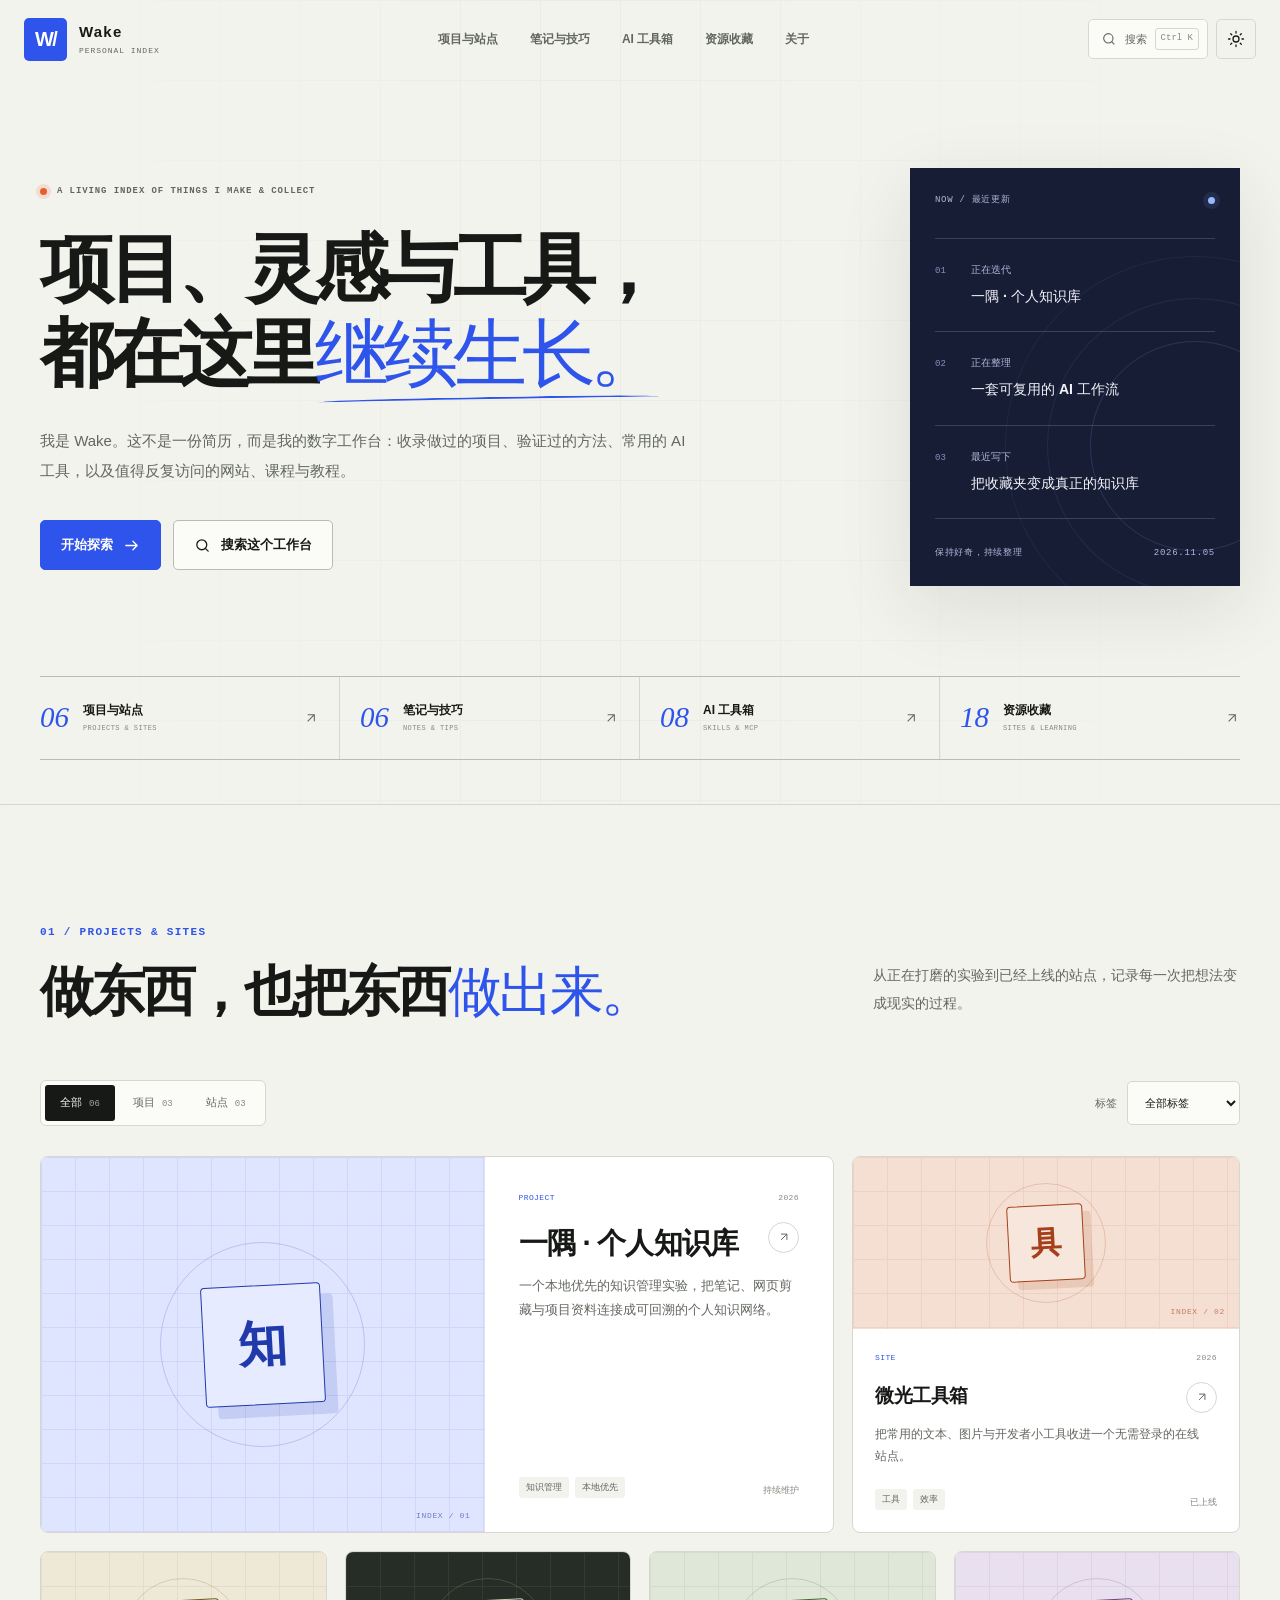
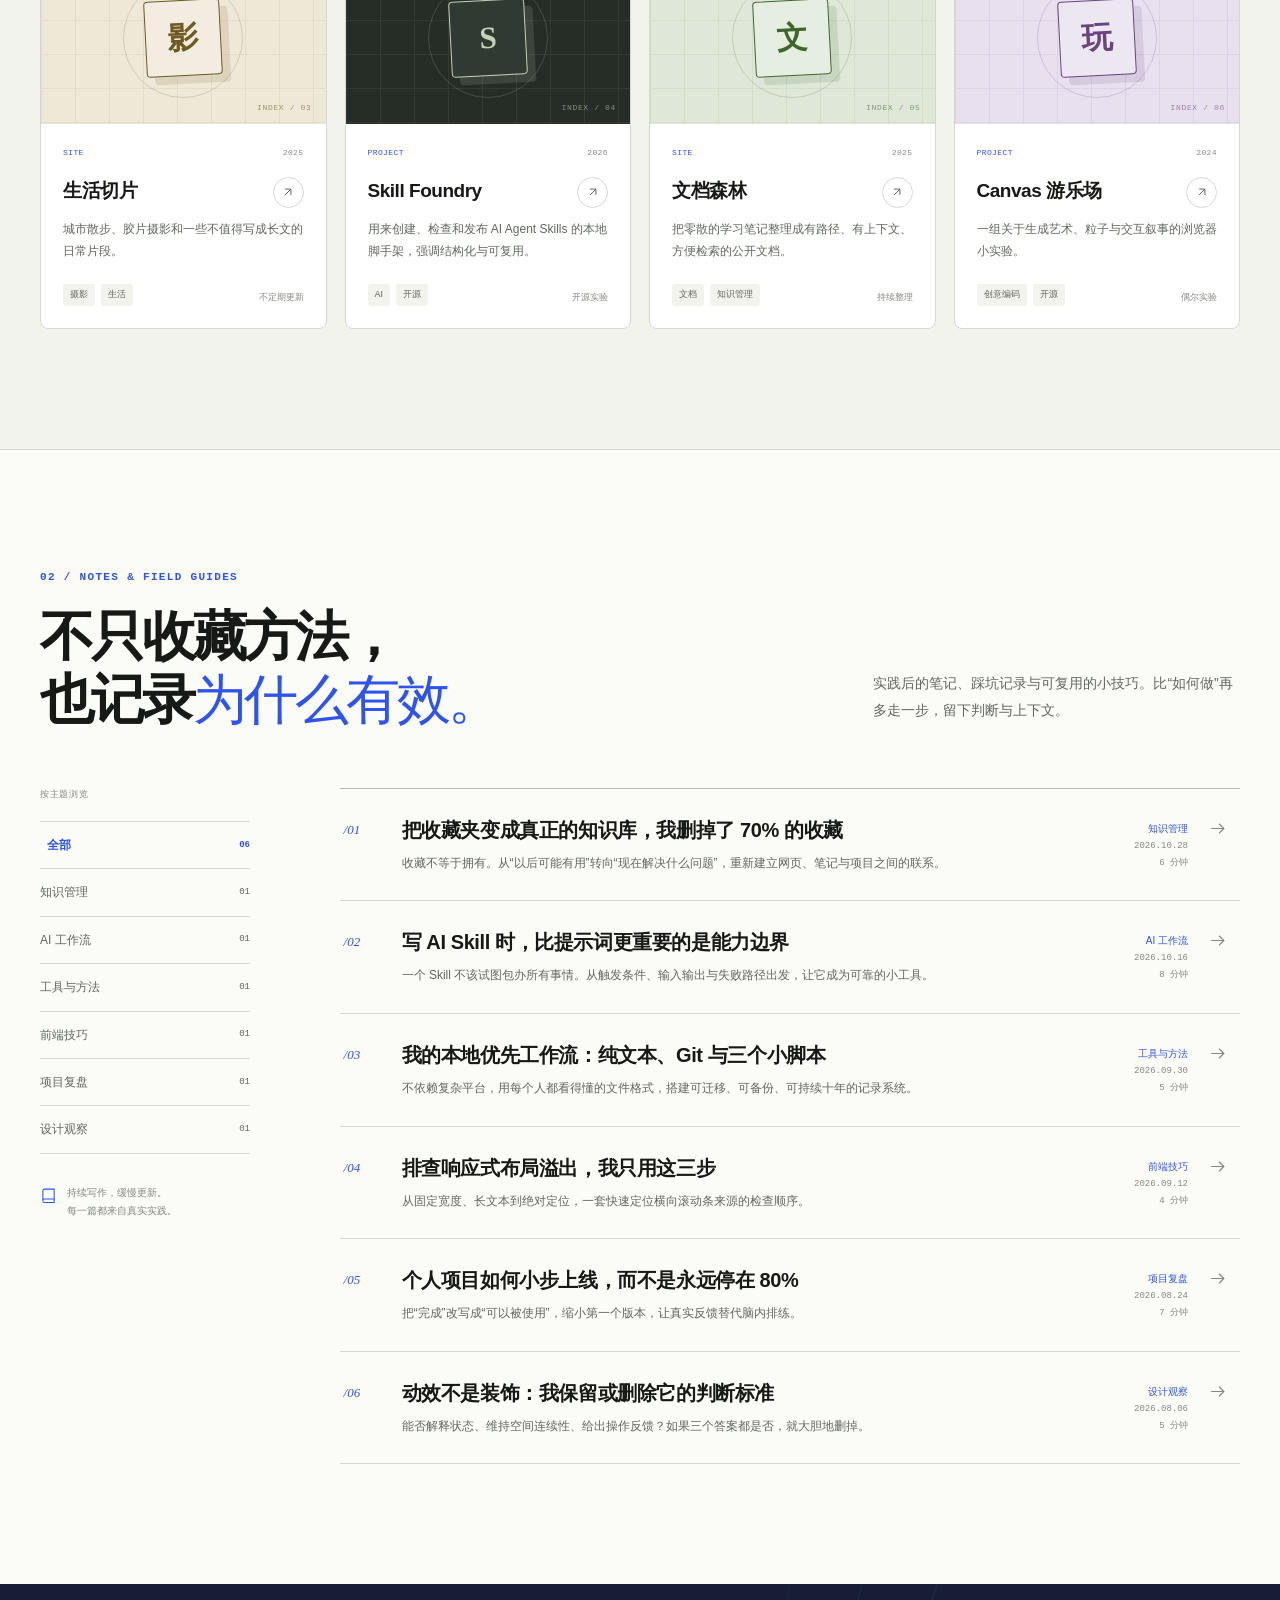
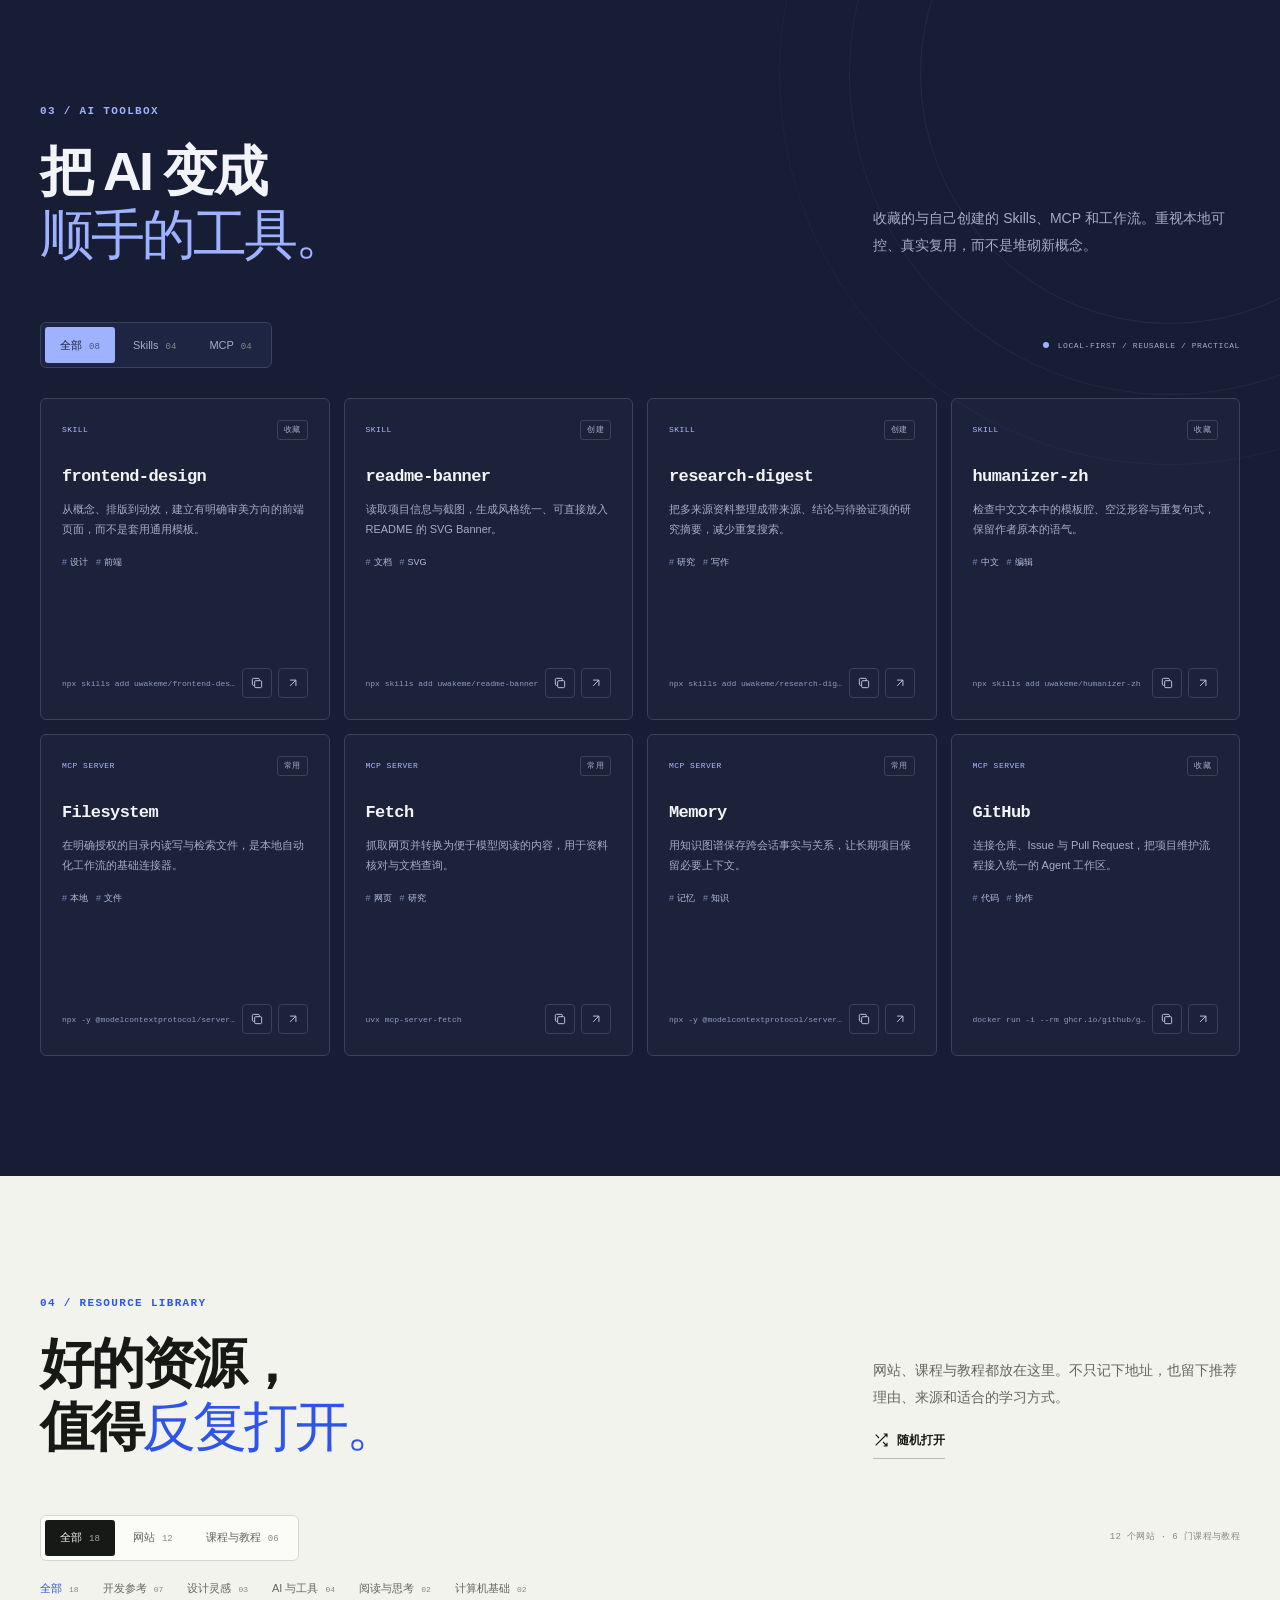
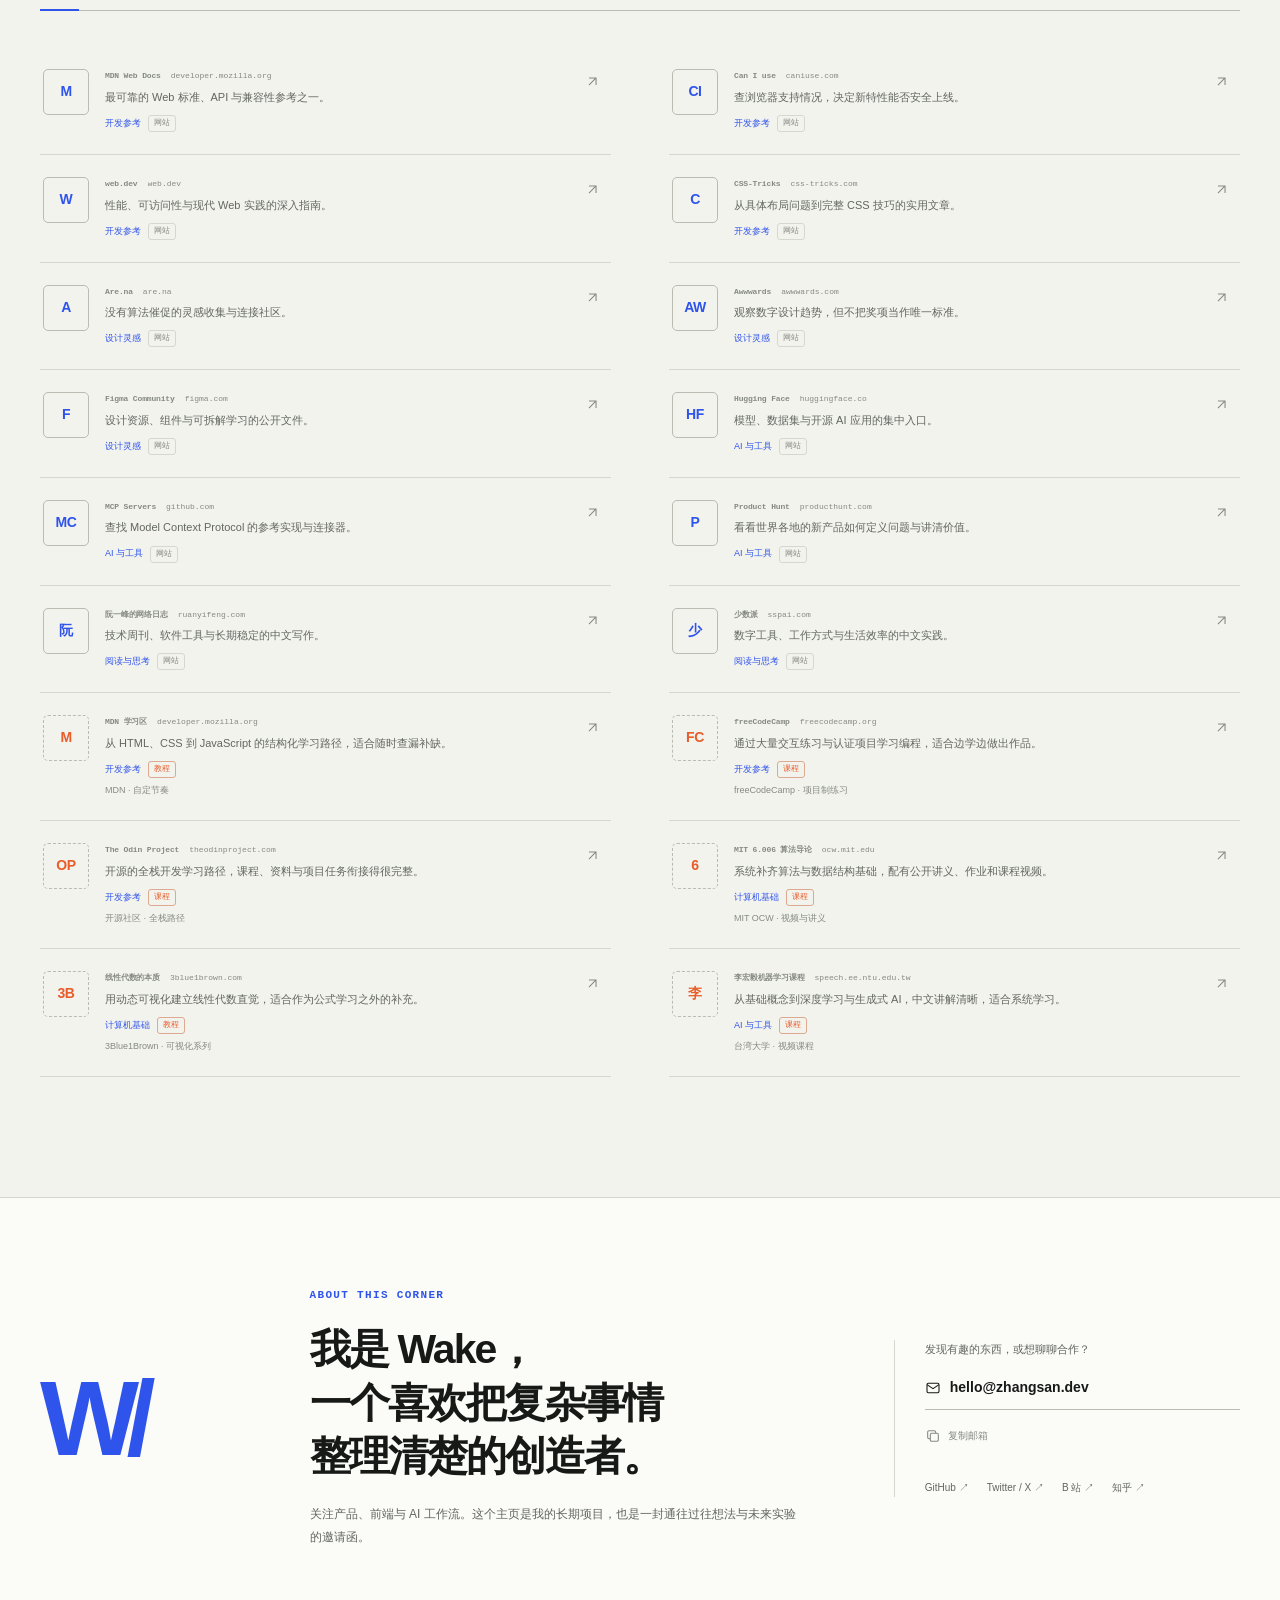
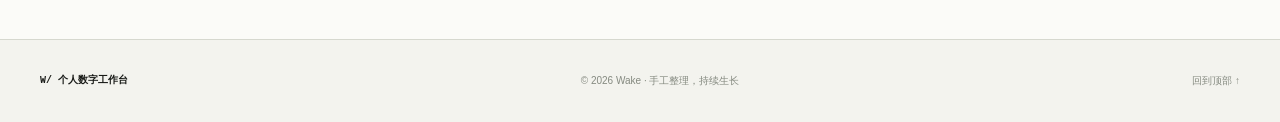
==== index.html @ 8c2946d1 "初始化提交" ====
<!DOCTYPE html>
<html lang="zh-CN">
<head>
  <meta charset="UTF-8">
  <meta name="viewport" content="width=device-width, initial-scale=1.0">
  <meta name="description" content="Wake 的个人数字工作台，汇集项目、实践笔记、AI Skills、MCP、网站、课程与教程收藏。">
  <meta name="theme-color" content="#f3f3ee">
  <meta name="color-scheme" content="light dark">
  <title>Wake的数字工作台 · 项目、笔记与资源索引</title>
  <link rel="icon" href="data:image/svg+xml,%3Csvg xmlns='http://www.w3.org/2000/svg' viewBox='0 0 64 64'%3E%3Crect width='64' height='64' rx='10' fill='%232f54eb'/%3E%3Cpath d='M10 17l9 31 13-23 13 23 9-31' fill='none' stroke='%23fff' stroke-width='7' stroke-linecap='square'/%3E%3C/svg%3E">
  <script>
    document.documentElement.classList.add('js');
    (function () {
      var saved = null;
      try { saved = localStorage.getItem('zs-hub-theme'); } catch (error) {}
      document.documentElement.dataset.theme = saved || (window.matchMedia('(prefers-color-scheme: dark)').matches ? 'dark' : 'light');
    })();
  </script>
  <link rel="stylesheet" href="css/style.css">
  <script src="js/data.js" defer></script>
  <script src="js/app.js" defer></script>
</head>
<body>
  <a class="skip-link" href="#main-content">跳转到主要内容</a>
  <div class="scroll-progress" aria-hidden="true"><span id="scroll-progress-bar"></span></div>

  <svg class="svg-definitions" xmlns="http://www.w3.org/2000/svg" aria-hidden="true">
    <defs>
      <symbol id="icon-arrow-up-right" viewBox="0 0 24 24"><path d="M7 17 17 7M7 7h10v10"/></symbol>
      <symbol id="icon-arrow-right" viewBox="0 0 24 24"><path d="M4 12h16m-6-6 6 6-6 6"/></symbol>
      <symbol id="icon-search" viewBox="0 0 24 24"><circle cx="11" cy="11" r="7"/><path d="m20 20-4-4"/></symbol>
      <symbol id="icon-sun" viewBox="0 0 24 24"><circle cx="12" cy="12" r="4"/><path d="M12 2v2m0 16v2M4.93 4.93l1.42 1.42m11.3 11.3 1.42 1.42M2 12h2m16 0h2M4.93 19.07l1.42-1.42m11.3-11.3 1.42-1.42"/></symbol>
      <symbol id="icon-moon" viewBox="0 0 24 24"><path d="M20.7 13.1A8.5 8.5 0 0 1 10.9 3.3 8.5 8.5 0 1 0 20.7 13.1Z"/></symbol>
      <symbol id="icon-menu" viewBox="0 0 24 24"><path d="M4 7h16M4 12h16M4 17h16"/></symbol>
      <symbol id="icon-close" viewBox="0 0 24 24"><path d="m6 6 12 12M18 6 6 18"/></symbol>
      <symbol id="icon-copy" viewBox="0 0 24 24"><rect x="8" y="8" width="12" height="12" rx="2"/><path d="M16 8V6a2 2 0 0 0-2-2H6a2 2 0 0 0-2 2v8a2 2 0 0 0 2 2h2"/></symbol>
      <symbol id="icon-check" viewBox="0 0 24 24"><path d="m5 12 4 4L19 6"/></symbol>
      <symbol id="icon-mail" viewBox="0 0 24 24"><rect x="3" y="5" width="18" height="14" rx="2"/><path d="m3 7 9 6 9-6"/></symbol>
      <symbol id="icon-shuffle" viewBox="0 0 24 24"><path d="M16 3h5v5M4 20 21 3M21 16v5h-5M15 15l6 6M4 4l5 5"/></symbol>
      <symbol id="icon-command" viewBox="0 0 24 24"><path d="M9 6a3 3 0 1 0-3 3h12a3 3 0 1 0-3-3v12a3 3 0 1 0 3-3H6a3 3 0 1 0 3 3V6Z"/></symbol>
      <symbol id="icon-book" viewBox="0 0 24 24"><path d="M4 19.5A2.5 2.5 0 0 1 6.5 17H20V3H6.5A2.5 2.5 0 0 0 4 5.5v14Z"/><path d="M4 19.5A2.5 2.5 0 0 0 6.5 22H20v-5"/></symbol>
    </defs>
  </svg>

  <header class="site-header" id="site-header">
    <div class="nav-shell">
      <a class="brand" href="#home" aria-label="Wake的数字工作台，返回顶部">
        <span class="brand-mark" aria-hidden="true">W/</span>
        <span class="brand-copy"><strong data-bind="profile.name">Wake</strong><small>PERSONAL INDEX</small></span>
      </a>
      <nav class="primary-nav" id="primary-nav" aria-label="主导航">
        <a href="#projects" data-section="projects">项目与站点</a>
        <a href="#notes" data-section="notes">笔记与技巧</a>
        <a href="#ai-lab" data-section="ai-lab">AI 工具箱</a>
        <a href="#resources" data-section="resources">资源收藏</a>
        <a href="#about" data-section="about">关于</a>
      </nav>
      <div class="nav-actions">
        <button class="search-trigger" id="search-trigger" type="button" aria-label="搜索全部内容" aria-haspopup="dialog">
          <svg aria-hidden="true"><use href="#icon-search"/></svg><span>搜索</span><kbd>Ctrl K</kbd>
        </button>
        <button class="icon-button" id="theme-toggle" type="button" aria-label="切换为深色主题" title="切换明暗主题">
          <svg class="theme-icon theme-icon--sun" aria-hidden="true"><use href="#icon-sun"/></svg>
          <svg class="theme-icon theme-icon--moon" aria-hidden="true"><use href="#icon-moon"/></svg>
        </button>
        <button class="icon-button menu-toggle" id="menu-toggle" type="button" aria-label="打开导航菜单" aria-expanded="false" aria-controls="primary-nav">
          <svg class="menu-icon menu-icon--open" aria-hidden="true"><use href="#icon-menu"/></svg>
          <svg class="menu-icon menu-icon--close" aria-hidden="true"><use href="#icon-close"/></svg>
        </button>
      </div>
    </div>
  </header>

  <main id="main-content">
    <section class="hero" id="home" aria-labelledby="hero-title">
      <div class="container hero-grid">
        <div class="hero-copy">
          <p class="eyebrow hero-enter" style="--enter-order: 0"><span class="status-dot" aria-hidden="true"></span> A LIVING INDEX OF THINGS I MAKE &amp; COLLECT</p>
          <h1 class="hero-title hero-enter" id="hero-title" style="--enter-order: 1">项目、灵感与工具，<br>都在这里<span>继续生长。</span></h1>
          <p class="hero-intro hero-enter" style="--enter-order: 2" data-bind="profile.intro">我是 Wake。这不是一份简历，而是我的数字工作台：收录做过的项目、验证过的方法、常用的 AI 工具，以及值得反复访问的网站、课程与教程。</p>
          <div class="hero-actions hero-enter" style="--enter-order: 3">
            <a class="button button--primary" href="#projects">开始探索<svg aria-hidden="true"><use href="#icon-arrow-right"/></svg></a>
            <button class="button button--search" id="hero-search" type="button"><svg aria-hidden="true"><use href="#icon-search"/></svg>搜索这个工作台</button>
          </div>
        </div>
        <aside class="now-board hero-enter" style="--enter-order: 2" aria-label="最近动态">
          <div class="now-board-head"><span>NOW / 最近更新</span><span class="now-pulse" aria-hidden="true"></span></div>
          <div class="now-board-list" id="now-list"></div>
          <div class="now-board-foot"><span>保持好奇，持续整理</span><span data-bind="profile.updated">2026.11.05</span></div>
        </aside>
      </div>
      <div class="container index-strip hero-enter" style="--enter-order: 4" aria-label="内容索引">
        <a href="#projects"><span class="index-number" data-count="projects">06</span><span>项目与站点<small>PROJECTS &amp; SITES</small></span><svg aria-hidden="true"><use href="#icon-arrow-up-right"/></svg></a>
        <a href="#notes"><span class="index-number" data-count="notes">06</span><span>笔记与技巧<small>NOTES &amp; TIPS</small></span><svg aria-hidden="true"><use href="#icon-arrow-up-right"/></svg></a>
        <a href="#ai-lab"><span class="index-number" data-count="aiTools">08</span><span>AI 工具箱<small>SKILLS &amp; MCP</small></span><svg aria-hidden="true"><use href="#icon-arrow-up-right"/></svg></a>
        <a href="#resources"><span class="index-number" data-count="resources">18</span><span>资源收藏<small>SITES &amp; LEARNING</small></span><svg aria-hidden="true"><use href="#icon-arrow-up-right"/></svg></a>
      </div>
    </section>

    <section class="section projects-section" id="projects" aria-labelledby="projects-title">
      <div class="container">
        <div class="section-heading reveal">
          <div><p class="section-kicker">01 / PROJECTS &amp; SITES</p><h2 id="projects-title">做东西，也把东西<span>做出来。</span></h2></div>
          <p>从正在打磨的实验到已经上线的站点，记录每一次把想法变成现实的过程。</p>
        </div>
        <div class="projects-toolbar reveal">
          <div class="filter-group" id="project-kind-filters" role="group" aria-label="按类型筛选项目与站点">
            <button class="filter-button is-active" type="button" data-kind="all" aria-pressed="true">全部 <span></span></button>
            <button class="filter-button" type="button" data-kind="project" aria-pressed="false">项目 <span></span></button>
            <button class="filter-button" type="button" data-kind="site" aria-pressed="false">站点 <span></span></button>
          </div>
          <label class="select-label">标签<select id="project-tag-filter" aria-label="按标签筛选项目与站点"><option value="all">全部标签</option></select></label>
        </div>
        <p class="sr-only" id="projects-status" role="status" aria-live="polite"></p>
        <div class="projects-grid" id="projects-grid"></div>
        <div class="empty-state" id="projects-empty" hidden><p>没有找到符合条件的项目。</p><button type="button" id="reset-project-filters">重置筛选</button></div>
      </div>
    </section>

    <section class="section notes-section" id="notes" aria-labelledby="notes-title">
      <div class="container">
        <div class="section-heading reveal">
          <div><p class="section-kicker">02 / NOTES &amp; FIELD GUIDES</p><h2 id="notes-title">不只收藏方法，<br>也记录<span>为什么有效。</span></h2></div>
          <p>实践后的笔记、踩坑记录与可复用的小技巧。比“如何做”再多走一步，留下判断与上下文。</p>
        </div>
        <div class="notes-layout">
          <aside class="notes-sidebar reveal">
            <p>按主题浏览</p>
            <div class="note-filters" id="note-filters" role="group" aria-label="按主题筛选笔记"></div>
            <div class="notes-sidebar-foot"><svg aria-hidden="true"><use href="#icon-book"/></svg><span>持续写作，缓慢更新。<br>每一篇都来自真实实践。</span></div>
          </aside>
          <div class="notes-list" id="notes-list"></div>
        </div>
      </div>
    </section>

    <section class="section ai-section" id="ai-lab" aria-labelledby="ai-title">
      <div class="container">
        <div class="section-heading section-heading--dark reveal">
          <div><p class="section-kicker">03 / AI TOOLBOX</p><h2 id="ai-title">把 AI 变成<br><span>顺手的工具。</span></h2></div>
          <p>收藏的与自己创建的 Skills、MCP 和工作流。重视本地可控、真实复用，而不是堆砌新概念。</p>
        </div>
        <div class="ai-toolbar reveal">
          <div class="filter-group filter-group--dark" id="ai-filters" role="group" aria-label="按类型筛选 AI 工具">
            <button class="filter-button is-active" type="button" data-ai-type="all" aria-pressed="true">全部 <span></span></button>
            <button class="filter-button" type="button" data-ai-type="skill" aria-pressed="false">Skills <span></span></button>
            <button class="filter-button" type="button" data-ai-type="mcp" aria-pressed="false">MCP <span></span></button>
          </div>
          <span class="ai-principle"><i aria-hidden="true"></i> LOCAL-FIRST / REUSABLE / PRACTICAL</span>
        </div>
        <div class="ai-grid" id="ai-grid"></div>
      </div>
    </section>

    <section class="section bookmarks-section" id="resources" aria-labelledby="resources-title">
      <div class="container">
        <div class="section-heading reveal">
          <div><p class="section-kicker">04 / RESOURCE LIBRARY</p><h2 id="resources-title">好的资源，<br>值得<span>反复打开。</span></h2></div>
          <div class="bookmark-intro"><p>网站、课程与教程都放在这里。不只记下地址，也留下推荐理由、来源和适合的学习方式。</p><button class="text-button" id="random-resource" type="button"><svg aria-hidden="true"><use href="#icon-shuffle"/></svg>随机打开</button></div>
        </div>
        <div class="projects-toolbar resource-type-bar reveal">
          <div class="filter-group" id="resource-type-filters" role="group" aria-label="按资源类型筛选">
            <button class="filter-button is-active" type="button" data-resource-type="all" aria-pressed="true">全部 <span></span></button>
            <button class="filter-button" type="button" data-resource-type="site" aria-pressed="false">网站 <span></span></button>
            <button class="filter-button" type="button" data-resource-type="learning" aria-pressed="false">课程与教程 <span></span></button>
          </div>
          <span class="resource-summary" id="resource-summary"></span>
        </div>
        <div class="bookmark-categories reveal" id="bookmark-categories" role="group" aria-label="按主题筛选资源"></div>
        <p class="sr-only" id="bookmarks-status" role="status" aria-live="polite"></p>
        <div class="bookmarks-grid" id="bookmarks-grid"></div>
      </div>
    </section>

    <section class="about-section" id="about" aria-labelledby="about-title">
      <div class="container about-grid reveal">
        <div class="about-mark" aria-hidden="true">W/</div>
        <div class="about-copy"><p class="section-kicker">ABOUT THIS CORNER</p><h2 id="about-title">我是 Wake，<br>一个喜欢把复杂事情<br>整理清楚的创造者。</h2><p data-bind="profile.about">关注产品、前端与 AI 工作流。这个主页是我的长期项目，也是一封通往过往想法与未来实验的邀请函。</p></div>
        <div class="contact-block"><p>发现有趣的东西，或想聊聊合作？</p><a id="email-link" href="mailto:hello@zhangsan.dev"><svg aria-hidden="true"><use href="#icon-mail"/></svg><span data-bind="profile.email">hello@zhangsan.dev</span></a><button class="copy-email" id="copy-email" type="button"><svg aria-hidden="true"><use href="#icon-copy"/></svg><span>复制邮箱</span></button><div class="social-links" id="social-links"></div></div>
      </div>
    </section>
  </main>

  <footer class="site-footer"><div class="container footer-inner"><a href="#home">W/ 个人数字工作台</a><p>© <span id="current-year">2026</span> <span data-bind="profile.name">Wake</span> · 手工整理，持续生长</p><a href="#home">回到顶部 ↑</a></div></footer>

  <dialog class="search-dialog" id="search-dialog" aria-labelledby="search-title">
    <div class="dialog-shell">
      <div class="search-dialog-head"><svg aria-hidden="true"><use href="#icon-search"/></svg><label class="sr-only" for="global-search" id="search-title">搜索全部内容</label><input id="global-search" type="search" placeholder="搜索项目、笔记、Skill、课程或网站…" autocomplete="off"><kbd>ESC</kbd><button class="dialog-close" type="button" data-close-dialog="search-dialog" aria-label="关闭搜索"><svg aria-hidden="true"><use href="#icon-close"/></svg></button></div>
      <div class="search-meta"><span id="search-hint">输入关键词，或从最近更新开始</span><span>↑↓ 选择 · Enter 打开</span></div>
      <div class="search-results" id="search-results" role="listbox" aria-label="搜索结果"></div>
    </div>
  </dialog>

  <dialog class="note-dialog" id="note-dialog" aria-labelledby="note-dialog-title">
    <article class="note-article">
      <div class="note-dialog-top"><span id="note-dialog-category">实践笔记</span><button class="dialog-close" type="button" data-close-dialog="note-dialog" aria-label="关闭文章"><svg aria-hidden="true"><use href="#icon-close"/></svg></button></div>
      <h2 id="note-dialog-title"></h2><p class="note-dialog-summary" id="note-dialog-summary"></p><div class="note-dialog-meta" id="note-dialog-meta"></div><div class="note-dialog-content" id="note-dialog-content"></div>
      <div class="note-dialog-foot"><span>写于Wake的数字工作台</span><button type="button" id="copy-note-link"><svg aria-hidden="true"><use href="#icon-copy"/></svg>复制本页链接</button></div>
    </article>
  </dialog>

  <div class="toast" id="toast" role="status" aria-live="polite" aria-atomic="true"></div>
  <noscript><div class="noscript-note">请启用 JavaScript，以浏览完整的项目、笔记与资源索引。</div></noscript>
</body>
</html>
---- css/style.css ----
/* =========================================================
   Wake的数字工作台 · Personal Index
   内容优先的档案馆式界面：清晰、克制、可持续整理。
   ========================================================= */
:root {
  color-scheme: light;
  --bg: #f3f3ee;
  --surface: #fbfbf8;
  --surface-strong: #ffffff;
  --ink: #171916;
  --muted: #62675f;
  --subtle: #858a80;
  --line: #d6d8cf;
  --line-strong: #b8bcb1;
  --blue: #2f54eb;
  --blue-hover: #2444c5;
  --orange: #e85d2a;
  --soft-blue: #dfe5ff;
  --header-bg: rgba(243, 243, 238, .9);
  --shadow: 0 22px 70px rgba(22, 29, 22, .1);
  --font-body: "Aptos", "PingFang SC", "Microsoft YaHei", sans-serif;
  --font-display: "Bahnschrift", "Aptos Display", "PingFang SC", "Microsoft YaHei", sans-serif;
  --font-serif: "Iowan Old Style", "Songti SC", "STSong", serif;
  --font-mono: "Cascadia Code", "SFMono-Regular", Consolas, monospace;
  --container: 1240px;
  --ease: cubic-bezier(.22, 1, .36, 1);
}

html[data-theme="dark"] {
  color-scheme: dark;
  --bg: #141713;
  --surface: #1b1f1a;
  --surface-strong: #22271f;
  --ink: #f0f2e9;
  --muted: #b2b8aa;
  --subtle: #8e9687;
  --line: #343a30;
  --line-strong: #50594a;
  --blue: #8da3ff;
  --blue-hover: #adbcff;
  --orange: #ff8a60;
  --soft-blue: #293456;
  --header-bg: rgba(20, 23, 19, .9);
  --shadow: 0 24px 80px rgba(0, 0, 0, .28);
}

*, *::before, *::after { box-sizing: border-box; }
html { scroll-behavior: smooth; scroll-padding-top: 96px; }
body {
  margin: 0;
  min-width: 320px;
  overflow-x: hidden;
  background: var(--bg);
  color: var(--ink);
  font-family: var(--font-body);
  font-size: 16px;
  line-height: 1.7;
  -webkit-font-smoothing: antialiased;
  text-rendering: optimizeLegibility;
  transition: background-color 220ms ease, color 220ms ease;
}
body.menu-open, body.dialog-open { overflow: hidden; }
::selection { background: var(--blue); color: #fff; }
a { color: inherit; text-decoration: none; }
button, input, select { color: inherit; font: inherit; }
button, select, a { -webkit-tap-highlight-color: transparent; }
button { border: 0; }
button:not(:disabled), select:not(:disabled) { cursor: pointer; }
svg { display: block; max-width: 100%; }
h1, h2, h3, p, dl, dd { margin: 0; }
h1, h2, h3 { text-wrap: balance; }
p { text-wrap: pretty; }
ul, ol { margin: 0; padding: 0; list-style: none; }
[hidden] { display: none !important; }
section[id] { scroll-margin-top: 82px; }
:focus-visible { outline: 3px solid var(--orange); outline-offset: 4px; }
.svg-definitions { position: absolute; width: 0; height: 0; overflow: hidden; }
.sr-only {
  position: absolute; width: 1px; height: 1px; padding: 0; margin: -1px;
  overflow: hidden; clip: rect(0, 0, 0, 0); white-space: nowrap; border: 0;
}
.skip-link {
  position: fixed; z-index: 1000; top: 12px; left: 12px; padding: 10px 16px;
  background: var(--ink); color: var(--bg); transform: translateY(-160%);
  transition: transform 180ms ease;
}
.skip-link:focus { transform: translateY(0); }
.container { width: min(var(--container), calc(100% - 80px)); margin-inline: auto; }
.section { position: relative; padding-block: 120px; }
.section-heading {
  display: grid; margin-bottom: 56px; grid-template-columns: minmax(0, 1.35fr) minmax(280px, .65fr);
  align-items: end; gap: 72px;
}
.section-kicker {
  margin-bottom: 20px; color: var(--blue); font-family: var(--font-mono);
  font-size: 11px; font-weight: 650; letter-spacing: .12em; line-height: 1.4;
}
.section-heading h2 {
  font-family: var(--font-display); font-size: clamp(2.35rem, 4.2vw, 4rem);
  font-weight: 650; letter-spacing: -.055em; line-height: 1.17;
}
.section-heading h2 span { color: var(--blue); font-family: var(--font-serif); font-weight: 500; }
.section-heading > p, .bookmark-intro > p {
  max-width: 390px; padding-bottom: 7px; color: var(--muted); font-size: 14px; line-height: 1.95;
}
.text-button {
  display: inline-flex; padding: 7px 0; align-items: center; gap: 8px; border-bottom: 1px solid var(--line-strong);
  background: transparent; color: var(--ink); font-size: 12px; font-weight: 650;
  transition: color 180ms ease, border-color 180ms ease;
}
.text-button:hover { border-color: var(--blue); color: var(--blue); }
.text-button svg { width: 16px; height: 16px; fill: none; stroke: currentColor; stroke-width: 1.7; }

/* Navigation */
.scroll-progress { position: fixed; z-index: 120; top: 0; left: 0; width: 100%; height: 3px; pointer-events: none; }
.scroll-progress span { display: block; width: 100%; height: 100%; background: var(--blue); transform: scaleX(0); transform-origin: left; }
.site-header {
  position: fixed; z-index: 100; top: 0; left: 0; width: 100%; border-bottom: 1px solid transparent;
  transition: background-color 200ms ease, border-color 200ms ease, box-shadow 200ms ease;
}
.site-header.is-scrolled, .site-header.is-menu-open {
  border-color: var(--line); background: var(--header-bg); box-shadow: 0 8px 30px rgba(20, 25, 20, .04);
  -webkit-backdrop-filter: blur(18px); backdrop-filter: blur(18px);
}
.site-header.is-menu-open { background: var(--bg); }
.nav-shell {
  display: flex; width: min(1380px, calc(100% - 48px)); min-height: 78px; margin-inline: auto;
  align-items: center; justify-content: space-between; gap: 24px;
}
.brand { display: inline-flex; flex: none; align-items: center; gap: 12px; }
.brand-mark {
  display: grid; width: 43px; height: 43px; place-items: center; border-radius: 5px;
  background: var(--blue); color: #fff; font-family: var(--font-display); font-size: 20px; font-weight: 750; letter-spacing: -.08em;
}
html[data-theme="dark"] .brand-mark { color: #111; }
.brand-copy { display: flex; flex-direction: column; line-height: 1.2; }
.brand-copy strong { font-size: 15px; font-weight: 700; letter-spacing: .08em; }
.brand-copy small { margin-top: 5px; color: var(--muted); font-family: var(--font-mono); font-size: 8px; letter-spacing: .12em; }
.primary-nav { display: flex; align-items: center; justify-content: center; gap: clamp(20px, 2.5vw, 38px); }
.primary-nav a { position: relative; padding: 26px 0; color: var(--muted); font-size: 12px; font-weight: 600; white-space: nowrap; }
.primary-nav a::after {
  position: absolute; right: 0; bottom: 17px; left: 0; height: 2px; background: var(--blue); content: "";
  transform: scaleX(0); transform-origin: right; transition: transform 200ms var(--ease);
}
.primary-nav a:hover, .primary-nav a.is-active { color: var(--ink); }
.primary-nav a:hover::after, .primary-nav a.is-active::after { transform: scaleX(1); transform-origin: left; }
.nav-actions { display: flex; flex: none; align-items: center; gap: 8px; }
.icon-button, .dialog-close {
  display: grid; width: 40px; height: 40px; padding: 0; place-items: center; border: 1px solid var(--line);
  border-radius: 5px; background: transparent; transition: background-color 180ms ease, border-color 180ms ease, color 180ms ease;
}
.icon-button:hover, .dialog-close:hover { border-color: var(--line-strong); background: var(--surface); color: var(--blue); }
.icon-button svg, .dialog-close svg { width: 18px; height: 18px; fill: none; stroke: currentColor; stroke-width: 1.7; stroke-linecap: round; stroke-linejoin: round; }
.theme-icon--moon, html[data-theme="dark"] .theme-icon--sun { display: none; }
html[data-theme="dark"] .theme-icon--moon { display: block; }
.search-trigger {
  display: flex; height: 40px; padding: 0 8px 0 12px; align-items: center; gap: 8px; border: 1px solid var(--line);
  border-radius: 5px; background: var(--surface); color: var(--muted); font-size: 11px;
  transition: border-color 180ms ease, color 180ms ease;
}
.search-trigger:hover { border-color: var(--line-strong); color: var(--ink); }
.search-trigger svg { width: 16px; height: 16px; fill: none; stroke: currentColor; stroke-width: 1.7; }
kbd { font-family: var(--font-mono); font-size: 9px; font-weight: 400; }
.search-trigger kbd { padding: 2px 5px; border: 1px solid var(--line); border-radius: 3px; color: var(--subtle); }
.menu-toggle { display: none; }
.menu-icon--close, .site-header.is-menu-open .menu-icon--open { display: none; }
.site-header.is-menu-open .menu-icon--close { display: block; }

/* Hero */
.hero {
  position: relative; padding: 168px 0 44px; overflow: hidden; border-bottom: 1px solid var(--line);
  background-image: linear-gradient(var(--line) 1px, transparent 1px), linear-gradient(90deg, var(--line) 1px, transparent 1px);
  background-size: 80px 80px; background-position: calc(50% - 620px) 0;
}
.hero::before {
  position: absolute; inset: 0; background: linear-gradient(90deg, var(--bg) 0%, rgba(243,243,238,.72) 45%, var(--bg) 100%); content: ""; pointer-events: none;
}
html[data-theme="dark"] .hero::before { background: linear-gradient(90deg, var(--bg) 0%, rgba(20,23,19,.76) 45%, var(--bg) 100%); }
.hero-grid { position: relative; display: grid; grid-template-columns: minmax(0, 1.4fr) minmax(330px, .6fr); align-items: center; gap: clamp(56px, 8vw, 110px); }
.eyebrow { display: flex; margin-bottom: 28px; align-items: center; gap: 10px; color: var(--muted); font-family: var(--font-mono); font-size: 9px; font-weight: 600; letter-spacing: .1em; }
.status-dot { width: 7px; height: 7px; border-radius: 50%; background: var(--orange); box-shadow: 0 0 0 4px color-mix(in srgb, var(--orange) 14%, transparent); }
.hero-title { max-width: 850px; font-family: var(--font-display); font-size: clamp(3.2rem, 5.8vw, 5.35rem); font-weight: 680; letter-spacing: -.07em; line-height: 1.14; }
.hero-title span { position: relative; color: var(--blue); font-family: var(--font-serif); font-weight: 500; white-space: nowrap; }
.hero-title span::after { position: absolute; right: 0; bottom: -7px; left: 4px; height: 5px; border-top: 2px solid currentColor; border-radius: 50%; content: ""; transform: rotate(-1deg); }
.hero-intro { max-width: 650px; margin-top: 30px; color: var(--muted); font-size: 15px; line-height: 2; }
.hero-actions { display: flex; margin-top: 34px; align-items: center; gap: 12px; }
.button { display: inline-flex; min-height: 50px; padding: 0 20px; align-items: center; justify-content: center; gap: 10px; border-radius: 5px; font-size: 13px; font-weight: 650; transition: background-color 180ms ease, color 180ms ease, border-color 180ms ease, transform 180ms ease; }
.button svg { width: 17px; height: 17px; fill: none; stroke: currentColor; stroke-width: 1.8; stroke-linecap: round; stroke-linejoin: round; }
.button--primary { border: 1px solid var(--blue); background: var(--blue); color: #fff; }
.button--primary:hover { border-color: var(--blue-hover); background: var(--blue-hover); transform: translateY(-2px); }
html[data-theme="dark"] .button--primary { color: #111; }
.button--search { border: 1px solid var(--line-strong); background: var(--surface); }
.button--search:hover { border-color: var(--ink); transform: translateY(-2px); }
.now-board { position: relative; min-height: 392px; padding: 25px; overflow: hidden; background: #171d35; color: #f4f5fb; box-shadow: var(--shadow); }
.now-board::before { position: absolute; right: -60px; bottom: 35px; width: 210px; height: 210px; border: 1px solid rgba(141,163,255,.16); border-radius: 50%; box-shadow: 0 0 0 42px #171d35, 0 0 0 43px rgba(141,163,255,.1), 0 0 0 84px #171d35, 0 0 0 85px rgba(141,163,255,.08); content: ""; pointer-events: none; }
.now-board-head, .now-board-foot { position: relative; z-index: 1; display: flex; align-items: center; justify-content: space-between; color: #aeb8d8; font-family: var(--font-mono); font-size: 9px; letter-spacing: .08em; }
.now-pulse { width: 7px; height: 7px; border-radius: 50%; background: #95b8ff; box-shadow: 0 0 0 5px rgba(149,184,255,.09); }
.now-board-list { position: relative; z-index: 1; margin-block: 30px 26px; border-top: 1px solid rgba(255,255,255,.16); }
.now-item { display: grid; padding: 22px 0; grid-template-columns: 24px 1fr; border-bottom: 1px solid rgba(255,255,255,.16); gap: 12px; transition: padding-left 200ms var(--ease), color 180ms ease; }
.now-item:hover { padding-left: 6px; color: #b9c7ff; }
.now-item > span:first-child { padding-top: 3px; color: #8391bb; font-family: var(--font-mono); font-size: 9px; }
.now-item small { display: block; margin-bottom: 4px; color: #aeb8d8; font-size: 10px; }
.now-item strong { font-size: 14px; font-weight: 550; line-height: 1.5; }
.now-board-foot { padding-top: 1px; }
.index-strip { position: relative; display: grid; margin-top: 90px; grid-template-columns: repeat(4, minmax(0, 1fr)); border-top: 1px solid var(--line-strong); border-bottom: 1px solid var(--line-strong); }
.index-strip > a { display: grid; min-width: 0; padding: 25px 20px; grid-template-columns: auto 1fr auto; align-items: center; border-right: 1px solid var(--line); gap: 14px; transition: background-color 180ms ease; }
.index-strip > a:first-child { padding-left: 0; }
.index-strip > a:last-child { padding-right: 0; border-right: 0; }
.index-strip > a:hover { background: color-mix(in srgb, var(--surface) 65%, transparent); }
.index-number { color: var(--blue); font-family: var(--font-serif); font-size: 29px; font-style: italic; line-height: 1; }
.index-strip a > span:nth-child(2) { font-size: 12px; font-weight: 650; line-height: 1.4; }
.index-strip small { display: block; margin-top: 5px; color: var(--subtle); font-family: var(--font-mono); font-size: 7px; font-weight: 400; letter-spacing: .06em; }
.index-strip svg { width: 16px; height: 16px; fill: none; stroke: var(--muted); stroke-width: 1.6; transition: transform 180ms ease; }
.index-strip a:hover svg { stroke: var(--blue); transform: translate(2px, -2px); }
.js .hero-enter { opacity: 0; animation: hero-enter 760ms var(--ease) forwards; animation-delay: calc(80ms + var(--enter-order) * 90ms); }
@keyframes hero-enter { from { opacity: 0; transform: translateY(20px); } to { opacity: 1; transform: translateY(0); } }
.js .reveal { opacity: 0; transform: translateY(25px); transition: opacity 700ms var(--ease), transform 700ms var(--ease); }
.js .reveal.is-visible { opacity: 1; transform: translateY(0); }

/* Shared filters */
.filter-group { display: flex; width: fit-content; padding: 4px; border: 1px solid var(--line); border-radius: 6px; background: var(--surface); gap: 3px; }
.filter-button { min-height: 36px; padding: 0 15px; border-radius: 3px; background: transparent; color: var(--muted); font-size: 11px; transition: background-color 180ms ease, color 180ms ease; }
.filter-button span { margin-left: 4px; color: var(--subtle); font-family: var(--font-mono); font-size: 9px; }
.filter-button:hover { color: var(--ink); }
.filter-button.is-active { background: var(--ink); color: var(--bg); }
.filter-button.is-active span { color: inherit; opacity: .65; }
.select-label { display: flex; align-items: center; gap: 10px; color: var(--muted); font-size: 11px; }
.select-label select { min-height: 44px; padding: 0 34px 0 13px; border: 1px solid var(--line); border-radius: 5px; background-color: var(--surface); color: var(--ink); font-size: 11px; }
.empty-state { padding: 60px 20px; border: 1px dashed var(--line-strong); text-align: center; }
.empty-state p { color: var(--muted); }
.empty-state button { margin-top: 14px; padding: 8px 16px; border-radius: 4px; background: var(--blue); color: #fff; }

/* Projects */
.projects-section { background: var(--bg); }
.projects-toolbar { display: flex; margin-bottom: 30px; align-items: center; justify-content: space-between; gap: 24px; }
.projects-grid { display: grid; grid-template-columns: repeat(12, minmax(0, 1fr)); gap: 18px; }
.project-card {
  position: relative; display: flex; min-width: 0; overflow: hidden; grid-column: span 3; flex-direction: column;
  border: 1px solid var(--line); border-radius: 8px; background: var(--surface-strong);
  transition: border-color 200ms ease, box-shadow 250ms ease, transform 250ms var(--ease), opacity 600ms var(--ease);
}
.project-card--featured { display: grid; grid-column: span 8; grid-template-columns: minmax(0, 1.12fr) minmax(280px, .88fr); }
.project-card:nth-child(2):not(.project-card--featured) { grid-column: span 4; }
.projects-grid.is-filtered .project-card { grid-column: span 4; }
.project-card:hover { border-color: var(--line-strong); box-shadow: 0 18px 48px rgba(20, 25, 20, .09); transform: translateY(-4px); }
.project-visual {
  --visual-bg: #dfe5ff; --visual-ink: #213aab;
  position: relative; display: grid; min-height: 172px; overflow: hidden; place-items: center;
  background: var(--visual-bg); color: var(--visual-ink); isolation: isolate;
}
.project-visual::before { position: absolute; inset: 0; z-index: -1; background-image: linear-gradient(currentColor 1px, transparent 1px), linear-gradient(90deg, currentColor 1px, transparent 1px); background-size: 34px 34px; content: ""; opacity: .08; }
.project-visual::after { position: absolute; z-index: -1; width: 120px; height: 120px; border: 1px solid currentColor; border-radius: 50%; content: ""; opacity: .2; transition: transform 500ms var(--ease); }
.project-card:hover .project-visual::after { transform: scale(1.2); }
.project-glyph { display: grid; width: 76px; height: 76px; place-items: center; border: 1px solid currentColor; border-radius: 4px; background: color-mix(in srgb, var(--visual-bg) 78%, white); box-shadow: 8px 8px 0 color-mix(in srgb, var(--visual-ink) 14%, transparent); font-family: var(--font-serif); font-size: 31px; font-weight: 650; transform: rotate(-3deg); transition: transform 350ms var(--ease); }
.project-card:hover .project-glyph { transform: rotate(0) translateY(-3px); }
.project-visual-code { position: absolute; right: 14px; bottom: 10px; font-family: var(--font-mono); font-size: 8px; letter-spacing: .08em; opacity: .6; }
.project-card--tone-orange .project-visual { --visual-bg: #f4dfd2; --visual-ink: #a6401a; }
.project-card--tone-cream .project-visual { --visual-bg: #eee8d7; --visual-ink: #6e5a22; }
.project-card--tone-ink .project-visual { --visual-bg: #262d27; --visual-ink: #c3d1b8; }
.project-card--tone-ink .project-glyph { background: #303a32; }
.project-card--tone-green .project-visual { --visual-bg: #dfe8d8; --visual-ink: #3e672f; }
.project-card--tone-violet .project-visual { --visual-bg: #e8e0ee; --visual-ink: #69447d; }
html[data-theme="dark"] .project-card--tone-blue .project-visual { --visual-bg: #293861; --visual-ink: #b4c3ff; }
html[data-theme="dark"] .project-card--tone-orange .project-visual { --visual-bg: #4b3025; --visual-ink: #ffb497; }
html[data-theme="dark"] .project-card--tone-cream .project-visual { --visual-bg: #403b2b; --visual-ink: #e6d79c; }
html[data-theme="dark"] .project-card--tone-green .project-visual { --visual-bg: #2c3e29; --visual-ink: #b5d2a4; }
html[data-theme="dark"] .project-card--tone-violet .project-visual { --visual-bg: #3e3048; --visual-ink: #d6b9e7; }
html[data-theme="dark"] .project-glyph { background: rgba(255,255,255,.06); }
.project-card--featured .project-visual { min-height: 360px; }
.project-card--featured .project-glyph { width: 120px; height: 120px; font-size: 49px; box-shadow: 12px 12px 0 color-mix(in srgb, var(--visual-ink) 14%, transparent); }
.project-card--featured .project-visual::after { width: 205px; height: 205px; }
.project-content { display: flex; min-width: 0; padding: 22px; flex: 1; flex-direction: column; }
.project-card--featured .project-content { padding: 34px; justify-content: center; }
.project-meta { display: flex; align-items: center; justify-content: space-between; gap: 12px; color: var(--subtle); font-family: var(--font-mono); font-size: 8px; letter-spacing: .05em; }
.project-kind { color: var(--blue); }
.project-title-row { display: flex; margin-top: 17px; align-items: flex-start; justify-content: space-between; gap: 15px; }
.project-title-row h3 { font-family: var(--font-display); font-size: 19px; font-weight: 650; letter-spacing: -.025em; line-height: 1.45; }
.project-card--featured .project-title-row h3 { font-size: 29px; }
.project-arrow { display: grid; flex: none; width: 31px; height: 31px; place-items: center; border: 1px solid var(--line); border-radius: 50%; color: var(--muted); transition: background-color 180ms ease, color 180ms ease, transform 180ms ease; }
.project-arrow svg { width: 14px; height: 14px; fill: none; stroke: currentColor; stroke-width: 1.7; }
.project-card:hover .project-arrow { background: var(--blue); color: #fff; transform: rotate(6deg); }
.project-description { margin-top: 10px; color: var(--muted); font-size: 12px; line-height: 1.85; }
.project-card--featured .project-description { font-size: 13px; }
.project-footer { display: flex; margin-top: auto; padding-top: 22px; align-items: flex-end; justify-content: space-between; gap: 12px; }
.project-tags { display: flex; flex-wrap: wrap; gap: 6px; }
.project-tags span { padding: 3px 7px; border-radius: 3px; background: var(--bg); color: var(--muted); font-size: 9px; }
.project-status { flex: none; color: var(--subtle); font-size: 9px; }

/* Notes */
.notes-section { border-top: 1px solid var(--line); background: var(--surface); }
.notes-layout { display: grid; grid-template-columns: 210px minmax(0, 1fr); align-items: start; gap: clamp(50px, 7vw, 100px); }
.notes-sidebar { position: sticky; top: 110px; }
.notes-sidebar > p { margin-bottom: 18px; color: var(--subtle); font-family: var(--font-mono); font-size: 9px; letter-spacing: .08em; }
.note-filters { display: flex; flex-direction: column; border-top: 1px solid var(--line); }
.note-filter { display: flex; padding: 13px 0; align-items: center; justify-content: space-between; border-bottom: 1px solid var(--line); background: transparent; color: var(--muted); font-size: 12px; text-align: left; transition: color 180ms ease, padding-left 180ms ease; }
.note-filter span { font-family: var(--font-mono); font-size: 9px; }
.note-filter:hover, .note-filter.is-active { padding-left: 7px; color: var(--blue); }
.note-filter.is-active { font-weight: 650; }
.notes-sidebar-foot { display: flex; margin-top: 30px; align-items: flex-start; gap: 10px; color: var(--subtle); font-size: 10px; line-height: 1.8; }
.notes-sidebar-foot svg { flex: none; width: 17px; height: 17px; margin-top: 3px; fill: none; stroke: var(--blue); stroke-width: 1.5; }
.notes-list { border-top: 1px solid var(--line-strong); }
.note-card { position: relative; border-bottom: 1px solid var(--line); }
.note-open { display: grid; width: 100%; padding: 26px 4px; grid-template-columns: 38px minmax(0, 1fr) 106px 28px; align-items: start; gap: 20px; background: transparent; text-align: left; transition: background-color 180ms ease, padding 220ms var(--ease); }
.note-open:hover { padding-inline: 14px; background: var(--bg); }
.note-number { padding-top: 4px; color: var(--blue); font-family: var(--font-serif); font-size: 13px; font-style: italic; }
.note-title { display: block; font-family: var(--font-display); font-size: 20px; font-weight: 620; letter-spacing: -.02em; line-height: 1.55; transition: color 180ms ease; }
.note-open:hover .note-title { color: var(--blue); }
.note-summary { display: block; max-width: 670px; margin-top: 7px; color: var(--muted); font-size: 12px; line-height: 1.8; }
.note-meta { display: flex; padding-top: 4px; flex-direction: column; align-items: flex-end; color: var(--subtle); font-family: var(--font-mono); font-size: 9px; line-height: 1.9; }
.note-meta span:first-child { color: var(--blue); font-family: var(--font-body); font-size: 10px; }
.note-row-arrow { width: 19px; height: 19px; margin-top: 4px; fill: none; stroke: var(--subtle); stroke-width: 1.5; transition: stroke 180ms ease, transform 180ms ease; }
.note-open:hover .note-row-arrow { stroke: var(--blue); transform: translateX(3px); }
.notes-empty { padding: 40px 0; color: var(--muted); font-size: 13px; }

/* AI Toolbox */
.ai-section { --ai-ink: #f2f4f8; --ai-muted: #a5adc4; --ai-line: #38415d; overflow: hidden; background: #171d35; color: var(--ai-ink); }
.ai-section::before { position: absolute; top: -160px; right: -140px; width: 500px; height: 500px; border: 1px solid rgba(141,163,255,.09); border-radius: 50%; box-shadow: 0 0 0 70px #171d35, 0 0 0 71px rgba(141,163,255,.07), 0 0 0 140px #171d35, 0 0 0 141px rgba(141,163,255,.05); content: ""; pointer-events: none; }
.section-heading--dark { position: relative; }
.section-heading--dark .section-kicker, .section-heading--dark h2 span { color: #9fb2ff; }
.section-heading--dark > p { color: var(--ai-muted); }
.ai-toolbar { position: relative; display: flex; margin-bottom: 30px; align-items: center; justify-content: space-between; gap: 24px; }
.filter-group--dark { border-color: var(--ai-line); background: #1d2542; }
.filter-group--dark .filter-button { color: var(--ai-muted); }
.filter-group--dark .filter-button:hover { color: #fff; }
.filter-group--dark .filter-button.is-active { background: #9fb2ff; color: #171d35; }
.ai-principle { display: flex; align-items: center; gap: 9px; color: var(--ai-muted); font-family: var(--font-mono); font-size: 8px; letter-spacing: .07em; }
.ai-principle i { width: 6px; height: 6px; border-radius: 50%; background: #9fb2ff; }
.ai-grid { position: relative; display: grid; grid-template-columns: repeat(4, minmax(0, 1fr)); gap: 14px; }
.ai-card { display: flex; min-width: 0; min-height: 322px; padding: 21px; flex-direction: column; border: 1px solid var(--ai-line); border-radius: 6px; background: rgba(255,255,255,.025); transition: background-color 200ms ease, border-color 200ms ease, transform 220ms var(--ease); }
.ai-card:hover { border-color: #6f7da6; background: rgba(255,255,255,.05); transform: translateY(-4px); }
.ai-card-top { display: flex; align-items: center; justify-content: space-between; color: var(--ai-muted); font-family: var(--font-mono); font-size: 8px; letter-spacing: .06em; }
.ai-type { color: #aebdff; text-transform: uppercase; }
.ai-origin { padding: 2px 6px; border: 1px solid var(--ai-line); border-radius: 3px; }
.ai-card h3 { margin-top: 25px; font-family: var(--font-mono); font-size: 17px; font-weight: 550; letter-spacing: -.035em; line-height: 1.4; overflow-wrap: anywhere; }
.ai-card > p { margin-top: 10px; color: var(--ai-muted); font-size: 11px; line-height: 1.85; }
.ai-tags { display: flex; margin-top: 15px; flex-wrap: wrap; gap: 8px; }
.ai-tags span { color: #b6c1de; font-size: 9px; }
.ai-tags span::before { margin-right: 3px; color: #7888bb; content: "#"; }
.ai-card-actions { display: grid; margin-top: auto; padding-top: 20px; grid-template-columns: minmax(0, 1fr) 30px 30px; align-items: center; gap: 6px; }
.ai-command { min-width: 0; overflow: hidden; color: #8f9bbb; font-family: var(--font-mono); font-size: 8px; text-overflow: ellipsis; white-space: nowrap; }
.ai-action { display: grid; width: 30px; height: 30px; padding: 0; place-items: center; border: 1px solid var(--ai-line); border-radius: 4px; background: transparent; color: #b8c3e2; transition: background-color 180ms ease, color 180ms ease; }
.ai-action:hover, .ai-action.is-copied { background: #9fb2ff; color: #171d35; }
.ai-action svg { width: 14px; height: 14px; fill: none; stroke: currentColor; stroke-width: 1.7; }

/* Unified resource library */
.bookmarks-section { background: var(--bg); }
.resource-type-bar { margin-bottom: 18px; }
.resource-summary { color: var(--subtle); font-family: var(--font-mono); font-size: 9px; letter-spacing: .04em; }
.bookmark-intro { display: flex; align-items: flex-start; flex-direction: column; gap: 12px; }
.bookmark-intro > p { padding-bottom: 0; }
.bookmark-categories { display: flex; margin-bottom: 36px; flex-wrap: wrap; border-bottom: 1px solid var(--line-strong); gap: 8px 24px; }
.bookmark-filter { position: relative; padding: 0 0 13px; background: transparent; color: var(--muted); font-size: 11px; }
.bookmark-filter::after { position: absolute; right: 0; bottom: -1px; left: 0; height: 2px; background: var(--blue); content: ""; transform: scaleX(0); transition: transform 180ms ease; }
.bookmark-filter span { margin-left: 4px; color: var(--subtle); font-family: var(--font-mono); font-size: 8px; }
.bookmark-filter:hover, .bookmark-filter.is-active { color: var(--blue); }
.bookmark-filter.is-active::after { transform: scaleX(1); }
.bookmarks-grid { display: grid; grid-template-columns: repeat(2, minmax(0, 1fr)); column-gap: 58px; }
.bookmark-card { display: grid; min-width: 0; padding: 22px 3px; grid-template-columns: 46px minmax(0, 1fr) 24px; align-items: start; border-bottom: 1px solid var(--line); gap: 16px; transition: background-color 180ms ease, padding 200ms var(--ease); }
.bookmark-card:hover { padding-inline: 12px; background: var(--surface); }
.bookmark-mark { display: grid; width: 46px; height: 46px; place-items: center; border: 1px solid var(--line-strong); border-radius: 5px; color: var(--blue); font-family: var(--font-display); font-size: 14px; font-weight: 700; letter-spacing: -.03em; transition: background-color 180ms ease, color 180ms ease, border-color 180ms ease; }
.bookmark-card:hover .bookmark-mark { border-color: var(--blue); background: var(--blue); color: #fff; }
.bookmark-body { min-width: 0; }
.bookmark-title-line { display: flex; align-items: baseline; gap: 10px; }
.bookmark-title { font-family: var(--font-display); font-size: 16px; font-weight: 650; letter-spacing: -.02em; }
.bookmark-title-line span { min-width: 0; overflow: hidden; color: var(--subtle); font-family: var(--font-mono); font-size: 8px; text-overflow: ellipsis; white-space: nowrap; }
.bookmark-desc { display: block; margin-top: 5px; color: var(--muted); font-size: 11px; line-height: 1.75; }
.bookmark-footer { display: flex; margin-top: 8px; align-items: center; flex-wrap: wrap; gap: 7px; }
.bookmark-category { display: inline-block; color: var(--blue); font-size: 9px; }
.bookmark-format { padding: 1px 5px; border: 1px solid var(--line); border-radius: 3px; color: var(--subtle); font-size: 8px; line-height: 1.6; }
.bookmark-extra { display: block; margin-top: 5px; color: var(--subtle); font-size: 9px; }
.resource-card--learning .bookmark-mark { border-style: dashed; color: var(--orange); }
.resource-card--learning .bookmark-format { border-color: color-mix(in srgb, var(--orange) 38%, var(--line)); color: var(--orange); }
.resource-card--learning:hover .bookmark-mark { border-color: var(--orange); background: var(--orange); color: #fff; }
.bookmark-card > svg { width: 17px; height: 17px; margin-top: 4px; fill: none; stroke: var(--subtle); stroke-width: 1.5; transition: stroke 180ms ease, transform 180ms ease; }
.bookmark-card:hover > svg { stroke: var(--blue); transform: translate(2px, -2px); }

/* About and footer */
.about-section { padding-block: 90px; border-top: 1px solid var(--line); background: var(--surface); }
.about-grid { display: grid; grid-template-columns: 180px minmax(0, 1fr) minmax(270px, .7fr); align-items: center; gap: clamp(45px, 7vw, 95px); }
.about-mark { color: var(--blue); font-family: var(--font-display); font-size: 105px; font-weight: 750; letter-spacing: -.12em; line-height: 1; }
.about-copy h2 { font-family: var(--font-display); font-size: clamp(2rem, 3.2vw, 3rem); font-weight: 650; letter-spacing: -.045em; line-height: 1.3; }
.about-copy > p:last-child { max-width: 570px; margin-top: 20px; color: var(--muted); font-size: 12px; line-height: 1.9; }
.contact-block { padding-left: 30px; border-left: 1px solid var(--line); }
.contact-block > p { color: var(--muted); font-size: 11px; }
.contact-block > a { display: flex; margin-top: 18px; padding-bottom: 9px; align-items: center; gap: 9px; border-bottom: 1px solid var(--line-strong); font-size: 14px; font-weight: 600; }
.contact-block > a:hover { border-color: var(--blue); color: var(--blue); }
.contact-block svg { width: 16px; height: 16px; fill: none; stroke: currentColor; stroke-width: 1.6; }
.copy-email { display: inline-flex; margin-top: 12px; padding: 5px 0; align-items: center; gap: 7px; background: transparent; color: var(--subtle); font-size: 10px; }
.copy-email:hover, .copy-email.is-copied { color: var(--blue); }
.social-links { display: flex; margin-top: 27px; flex-wrap: wrap; gap: 9px 18px; }
.social-links a { color: var(--muted); font-size: 10px; border-bottom: 1px solid transparent; }
.social-links a:hover { border-color: var(--blue); color: var(--blue); }
.site-footer { border-top: 1px solid var(--line); }
.footer-inner { display: flex; min-height: 82px; align-items: center; justify-content: space-between; gap: 24px; color: var(--subtle); font-size: 10px; }
.footer-inner > a:first-child { color: var(--ink); font-family: var(--font-mono); font-size: 10px; font-weight: 650; }
.footer-inner a:hover { color: var(--blue); }

/* Dialogs and search */
dialog { color: var(--ink); }
dialog::backdrop { background: rgba(10, 13, 18, .62); -webkit-backdrop-filter: blur(5px); backdrop-filter: blur(5px); }
.search-dialog { width: min(720px, calc(100% - 32px)); max-height: min(700px, calc(100dvh - 64px)); margin: 10vh auto 0; padding: 0; overflow: hidden; border: 1px solid var(--line-strong); border-radius: 10px; background: var(--surface-strong); box-shadow: 0 35px 110px rgba(0,0,0,.28); }
.dialog-shell { display: flex; max-height: min(700px, calc(100dvh - 64px)); flex-direction: column; }
.search-dialog-head { display: flex; min-height: 70px; padding: 0 18px; align-items: center; border-bottom: 1px solid var(--line); gap: 13px; }
.search-dialog-head > svg { flex: none; width: 21px; height: 21px; fill: none; stroke: var(--blue); stroke-width: 1.7; }
.search-dialog-head input { width: 100%; min-width: 0; border: 0; outline: 0; background: transparent; color: var(--ink); font-size: 15px; }
.search-dialog-head input::placeholder { color: var(--subtle); }
.search-dialog-head > kbd { flex: none; padding: 3px 6px; border: 1px solid var(--line); border-radius: 3px; color: var(--subtle); }
.search-dialog-head .dialog-close { display: none; flex: none; width: 34px; height: 34px; }
.search-meta { display: flex; padding: 12px 20px; align-items: center; justify-content: space-between; gap: 16px; border-bottom: 1px solid var(--line); color: var(--subtle); font-size: 9px; }
.search-results { min-height: 220px; padding: 8px; overflow-y: auto; }
.search-result { display: grid; width: 100%; padding: 14px; grid-template-columns: 80px minmax(0, 1fr) 20px; align-items: center; gap: 12px; border-radius: 5px; background: transparent; text-align: left; }
.search-result:hover, .search-result.is-selected { background: var(--soft-blue); }
.search-result-type { color: var(--blue); font-family: var(--font-mono); font-size: 9px; }
.search-result-body { min-width: 0; }
.search-result-body strong { display: block; overflow: hidden; font-size: 13px; font-weight: 650; text-overflow: ellipsis; white-space: nowrap; }
.search-result-body small { display: block; margin-top: 3px; overflow: hidden; color: var(--muted); font-size: 10px; text-overflow: ellipsis; white-space: nowrap; }
.search-result > svg { width: 16px; height: 16px; fill: none; stroke: var(--subtle); stroke-width: 1.6; }
.search-empty { display: grid; min-height: 220px; padding: 30px; place-items: center; color: var(--muted); font-size: 12px; text-align: center; }
.search-empty strong { display: block; margin-bottom: 6px; color: var(--ink); font-size: 15px; }
.note-dialog { width: min(780px, calc(100% - 32px)); max-height: calc(100dvh - 48px); margin: auto; padding: 0; overflow: hidden; border: 1px solid var(--line-strong); border-radius: 10px; background: var(--surface-strong); box-shadow: 0 35px 110px rgba(0,0,0,.28); }
.note-article { max-height: calc(100dvh - 48px); padding: 34px clamp(24px, 5vw, 58px) 40px; overflow-y: auto; }
.note-dialog-top { display: flex; align-items: center; justify-content: space-between; color: var(--blue); font-family: var(--font-mono); font-size: 10px; letter-spacing: .06em; }
.note-dialog-top .dialog-close { width: 36px; height: 36px; }
.note-article > h2 { max-width: 650px; margin-top: 28px; font-family: var(--font-display); font-size: clamp(1.8rem, 4vw, 2.7rem); font-weight: 650; letter-spacing: -.045em; line-height: 1.35; }
.note-dialog-summary { margin-top: 20px; color: var(--muted); font-family: var(--font-serif); font-size: 15px; line-height: 1.9; }
.note-dialog-meta { display: flex; margin-top: 22px; padding-bottom: 22px; border-bottom: 1px solid var(--line); gap: 16px; color: var(--subtle); font-family: var(--font-mono); font-size: 9px; }
.note-dialog-content { padding-top: 14px; }
.note-dialog-content p { margin-top: 20px; color: var(--ink); font-family: var(--font-serif); font-size: 15px; line-height: 2.1; }
.note-takeaway { margin-top: 30px; padding: 20px 22px; border-left: 3px solid var(--blue); background: var(--soft-blue); }
.note-takeaway span { display: block; margin-bottom: 7px; color: var(--blue); font-family: var(--font-mono); font-size: 9px; letter-spacing: .08em; }
.note-takeaway p { margin: 0; font-family: var(--font-body); font-size: 13px; font-weight: 650; line-height: 1.8; }
.note-dialog-foot { display: flex; margin-top: 36px; padding-top: 22px; align-items: center; justify-content: space-between; border-top: 1px solid var(--line); gap: 16px; color: var(--subtle); font-size: 10px; }
.note-dialog-foot button { display: inline-flex; padding: 7px 0; align-items: center; gap: 7px; background: transparent; color: var(--muted); font-size: 10px; }
.note-dialog-foot button:hover { color: var(--blue); }
.note-dialog-foot svg { width: 14px; height: 14px; fill: none; stroke: currentColor; stroke-width: 1.6; }
.toast { position: fixed; z-index: 200; bottom: 24px; left: 50%; max-width: calc(100% - 32px); padding: 11px 17px; border: 1px solid #3e4866; border-radius: 5px; background: #171d35; box-shadow: 0 12px 40px rgba(0,0,0,.2); color: #f2f4f8; font-size: 11px; opacity: 0; pointer-events: none; transform: translate(-50%, 12px); transition: opacity 180ms ease, transform 180ms ease; }
.toast.is-visible { opacity: 1; transform: translate(-50%, 0); }
.noscript-note { position: fixed; z-index: 300; right: 16px; bottom: 16px; left: 16px; padding: 14px; background: #171d35; color: #fff; text-align: center; }

/* Responsive */
@media (max-width: 1120px) {
  .container { width: min(var(--container), calc(100% - 56px)); }
  .nav-shell { width: calc(100% - 32px); }
  .primary-nav { gap: 20px; }
  .search-trigger kbd { display: none; }
  .hero-grid { grid-template-columns: minmax(0, 1.2fr) minmax(310px, .8fr); gap: 45px; }
  .hero-title { font-size: clamp(3rem, 6vw, 4.5rem); }
  .project-card, .projects-grid.is-filtered .project-card { grid-column: span 6; }
  .project-card--featured { grid-column: span 12; }
  .project-card:nth-child(2):not(.project-card--featured) { grid-column: span 12; display: grid; grid-template-columns: 1fr 1fr; }
  .project-card:nth-child(2):not(.project-card--featured) .project-visual { min-height: 280px; }
  .ai-grid { grid-template-columns: repeat(2, minmax(0, 1fr)); }
  .ai-card { min-height: 290px; }
  .about-grid { grid-template-columns: 120px minmax(0, 1fr) minmax(240px, .7fr); gap: 40px; }
  .about-mark { font-size: 80px; }
}

@media (max-width: 900px) {
  .section { padding-block: 92px; }
  .section-heading { grid-template-columns: 1fr; gap: 24px; }
  .section-heading > p, .bookmark-intro > p { max-width: 570px; }
  .menu-toggle { display: grid; }
  .primary-nav {
    position: absolute; top: 77px; right: 0; left: 0; display: none; padding: 14px 24px 22px;
    flex-direction: column; align-items: stretch;     border-bottom: 1px solid var(--line); background: var(--bg);
    -webkit-backdrop-filter: blur(18px); backdrop-filter: blur(18px);
  }
  .site-header.is-menu-open .primary-nav { display: flex; }
  .primary-nav a { padding: 12px 0; border-bottom: 1px solid var(--line); font-size: 13px; }
  .primary-nav a:last-child { border-bottom: 0; }
  .primary-nav a::after { display: none; }
  .primary-nav a.is-active { color: var(--blue); }
  .hero { padding-top: 140px; }
  .hero-grid { grid-template-columns: 1fr; gap: 52px; }
  .hero-copy { max-width: 720px; }
  .hero-title { font-size: clamp(3.4rem, 9vw, 5rem); }
  .now-board { min-height: 0; }
  .now-board-list { display: grid; grid-template-columns: repeat(3, minmax(0, 1fr)); }
  .now-item { grid-template-columns: 1fr; padding: 20px 16px; border-right: 1px solid rgba(255,255,255,.16); border-bottom: 0; }
  .now-item:first-child { padding-left: 0; }
  .now-item:last-child { border-right: 0; }
  .now-item:hover { padding-left: 16px; }
  .now-item:first-child:hover { padding-left: 0; }
  .index-strip { margin-top: 64px; grid-template-columns: repeat(2, minmax(0, 1fr)); }
  .index-strip > a { border-bottom: 1px solid var(--line); }
  .index-strip > a:nth-child(2) { border-right: 0; }
  .index-strip > a:nth-child(3), .index-strip > a:nth-child(4) { border-bottom: 0; }
  .index-strip > a:first-child, .index-strip > a:nth-child(3) { padding-left: 0; }
  .index-strip > a:nth-child(2), .index-strip > a:last-child { padding-right: 0; }
  .notes-layout { grid-template-columns: 1fr; gap: 32px; }
  .notes-sidebar { position: static; }
  .note-filters { flex-direction: row; flex-wrap: wrap; border-top: 0; gap: 8px; }
  .note-filter { padding: 7px 11px; border: 1px solid var(--line); border-radius: 4px; gap: 8px; }
  .note-filter:hover, .note-filter.is-active { padding-left: 11px; border-color: var(--blue); }
  .notes-sidebar-foot { display: none; }
  .bookmarks-grid { column-gap: 28px; }
  .bookmark-title-line { flex-direction: column; gap: 2px; }
  .about-grid { grid-template-columns: 100px 1fr; }
  .contact-block { grid-column: 2; padding: 28px 0 0; border-top: 1px solid var(--line); border-left: 0; }
}

@media (max-width: 700px) {
  .container { width: calc(100% - 36px); }
  .section { padding-block: 76px; }
  .section-heading { margin-bottom: 38px; }
  .section-heading h2 { font-size: clamp(2.15rem, 9vw, 3rem); }
  .section-kicker { margin-bottom: 15px; font-size: 9px; }
  .brand-copy small { display: none; }
  .brand-copy strong { font-size: 14px; }
  .search-trigger { width: 40px; padding: 0; justify-content: center; background: transparent; }
  .search-trigger span, .search-trigger kbd { display: none; }
  .hero { padding: 125px 0 28px; background-size: 52px 52px; }
  .eyebrow { max-width: 310px; align-items: flex-start; font-size: 8px; line-height: 1.7; }
  .status-dot { flex: none; margin-top: 4px; }
  .hero-title { font-size: clamp(2rem, 8.8vw, 3.4rem); line-height: 1.22; }
  .hero-intro { margin-top: 24px; font-size: 13px; }
  .hero-actions { align-items: stretch; flex-direction: column; }
  .button { width: 100%; }
  .now-board { padding: 21px; }
  .now-board-list { display: block; }
  .now-item { grid-template-columns: 24px 1fr; padding: 18px 0; border-right: 0; border-bottom: 1px solid rgba(255,255,255,.16); }
  .now-item:hover { padding-left: 5px; }
  .now-board-foot { margin-top: 23px; }
  .index-strip { margin-top: 48px; }
  .index-strip > a { padding: 19px 10px; grid-template-columns: auto 1fr; gap: 10px; }
  .index-strip > a:first-child, .index-strip > a:nth-child(3) { padding-left: 0; }
  .index-strip > a:nth-child(2), .index-strip > a:last-child { padding-right: 0; }
  .index-strip svg { display: none; }
  .index-number { font-size: 24px; }
  .index-strip a > span:nth-child(2) { font-size: 11px; }
  .index-strip small { font-size: 6px; }
  .projects-toolbar, .ai-toolbar { align-items: flex-start; flex-direction: column; gap: 16px; }
  .select-label { width: 100%; justify-content: space-between; }
  .select-label select { flex: 1; }
  .project-card, .projects-grid.is-filtered .project-card, .project-card:nth-child(2):not(.project-card--featured), .project-card--featured { display: flex; grid-column: 1 / -1; }
  .project-card--featured .project-visual, .project-card:nth-child(2):not(.project-card--featured) .project-visual { min-height: 220px; }
  .project-card--featured .project-glyph { width: 95px; height: 95px; font-size: 40px; }
  .project-card--featured .project-content { padding: 24px; }
  .project-card--featured .project-title-row h3 { font-size: 23px; }
  .note-open { padding: 22px 0; grid-template-columns: 28px minmax(0, 1fr) 20px; gap: 12px; }
  .note-open:hover { padding-inline: 7px; }
  .note-title { font-size: 17px; }
  .note-meta { grid-column: 2; grid-row: 2; padding-top: 0; align-items: flex-start; flex-direction: row; gap: 10px; }
  .note-row-arrow { grid-column: 3; grid-row: 1; }
  .ai-principle { font-size: 7px; }
  .ai-grid { grid-template-columns: 1fr; }
  .ai-card { min-height: 280px; }
  .bookmark-categories { gap: 8px 18px; }
  .bookmarks-grid { grid-template-columns: 1fr; }
  .bookmark-card { grid-template-columns: 42px minmax(0, 1fr) 20px; gap: 13px; }
  .bookmark-mark { width: 42px; height: 42px; }
  .bookmark-title-line { flex-direction: row; gap: 8px; }
  .about-section { padding-block: 65px; }
  .about-grid { grid-template-columns: 1fr; gap: 28px; }
  .about-mark { font-size: 64px; }
  .contact-block { grid-column: 1; }
  .footer-inner { padding-block: 24px; align-items: flex-start; flex-direction: column; gap: 7px; }
  .search-dialog { margin-top: 16px; max-height: calc(100dvh - 32px); }
  .dialog-shell { max-height: calc(100dvh - 32px); }
  .search-dialog-head { min-height: 62px; padding: 0 13px; gap: 9px; }
  .search-dialog-head input { font-size: 13px; }
  .search-dialog-head > kbd { display: none; }
  .search-dialog-head .dialog-close { display: grid; }
  .search-meta { padding: 10px 14px; }
  .search-meta > span:last-child { display: none; }
  .search-result { grid-template-columns: 58px minmax(0, 1fr) 16px; padding: 12px 8px; gap: 8px; }
  .note-dialog { max-height: calc(100dvh - 24px); }
  .note-article { max-height: calc(100dvh - 24px); padding-top: 22px; }
  .note-dialog-foot { align-items: flex-start; flex-direction: column; }
}

@media (max-width: 390px) {
  .nav-shell { width: calc(100% - 24px); gap: 10px; }
  .brand { gap: 8px; }
  .brand-mark { width: 38px; height: 38px; }
  .nav-actions { gap: 5px; }
  .icon-button, .search-trigger { width: 37px; height: 37px; }
  .filter-button { padding-inline: 11px; }
  .hero-title { font-size: clamp(2rem, 8.8vw, 2.2rem); }
  .bookmark-title-line { flex-direction: column; gap: 2px; }
}

@media (prefers-reduced-motion: reduce) {
  html { scroll-behavior: auto; }
  *, *::before, *::after { animation-duration: .01ms !important; animation-iteration-count: 1 !important; transition-duration: .01ms !important; }
  .js .hero-enter, .js .reveal { opacity: 1; transform: none; }
}
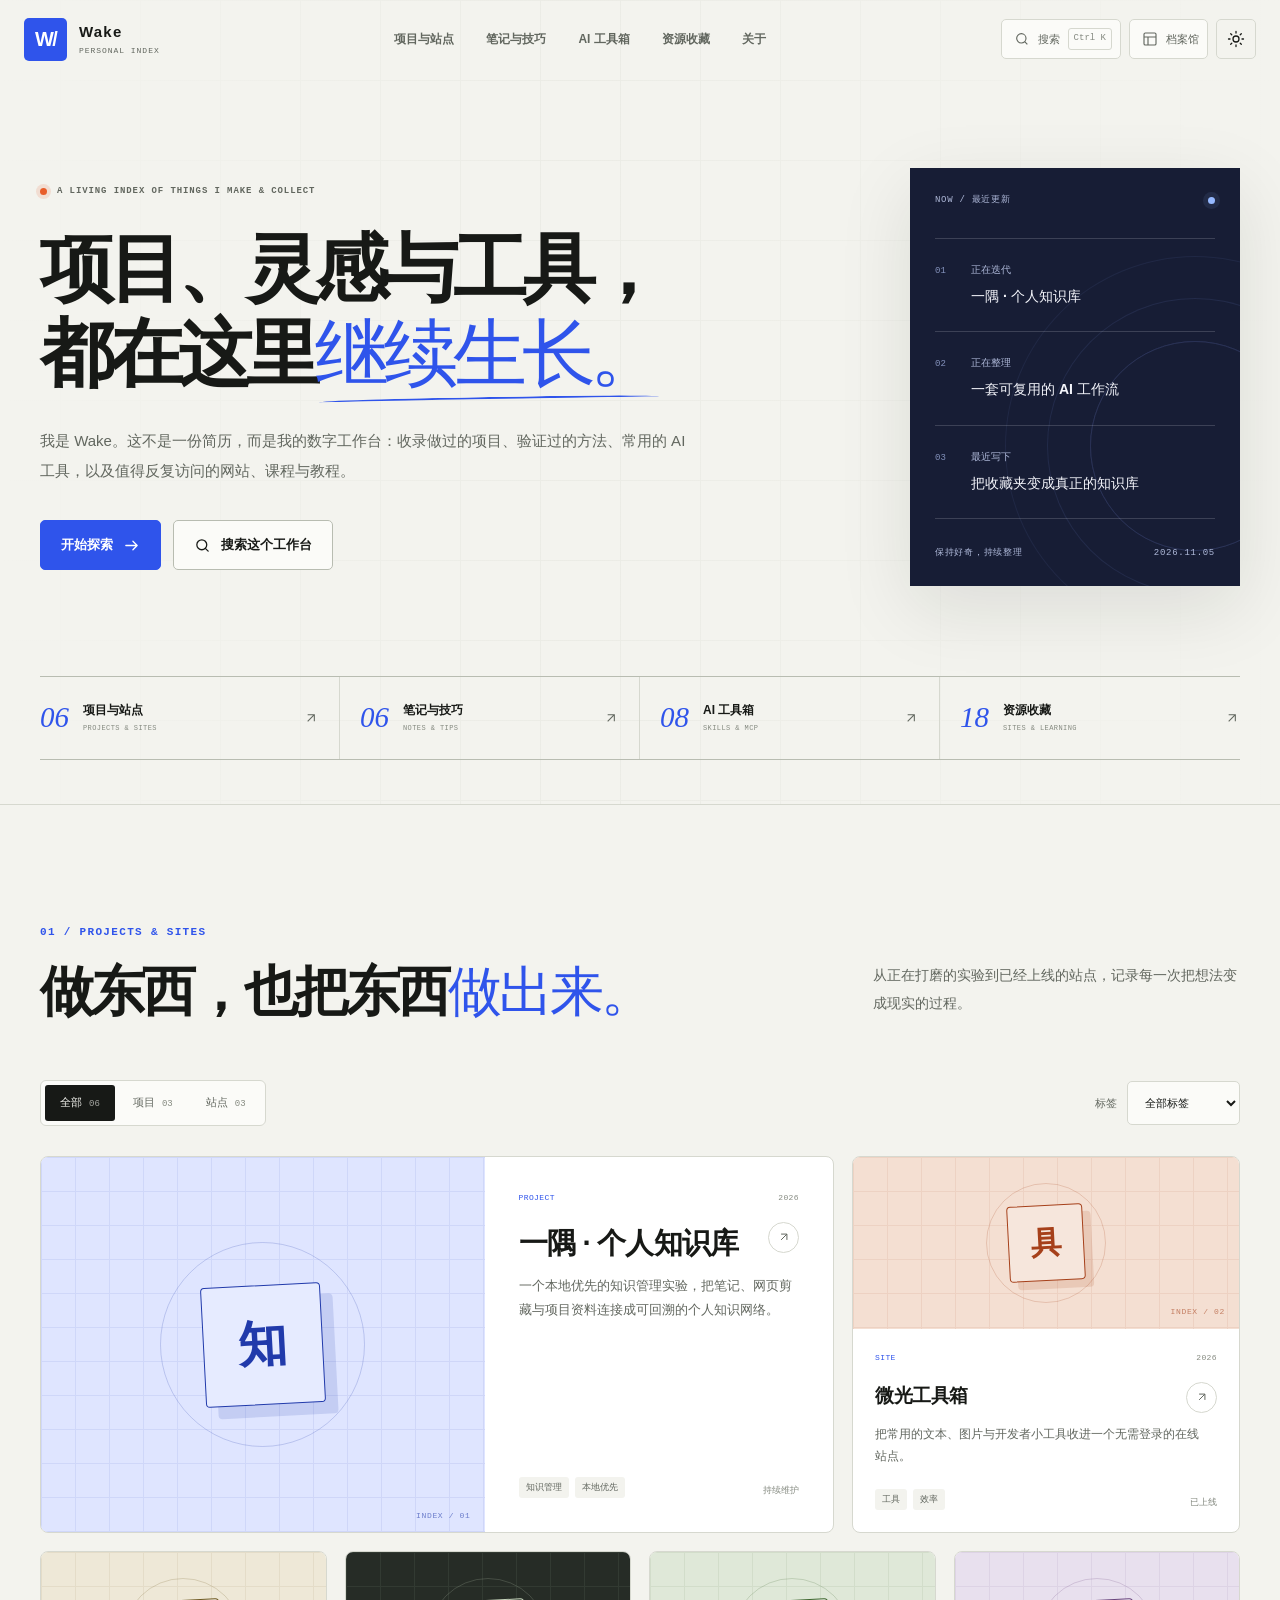
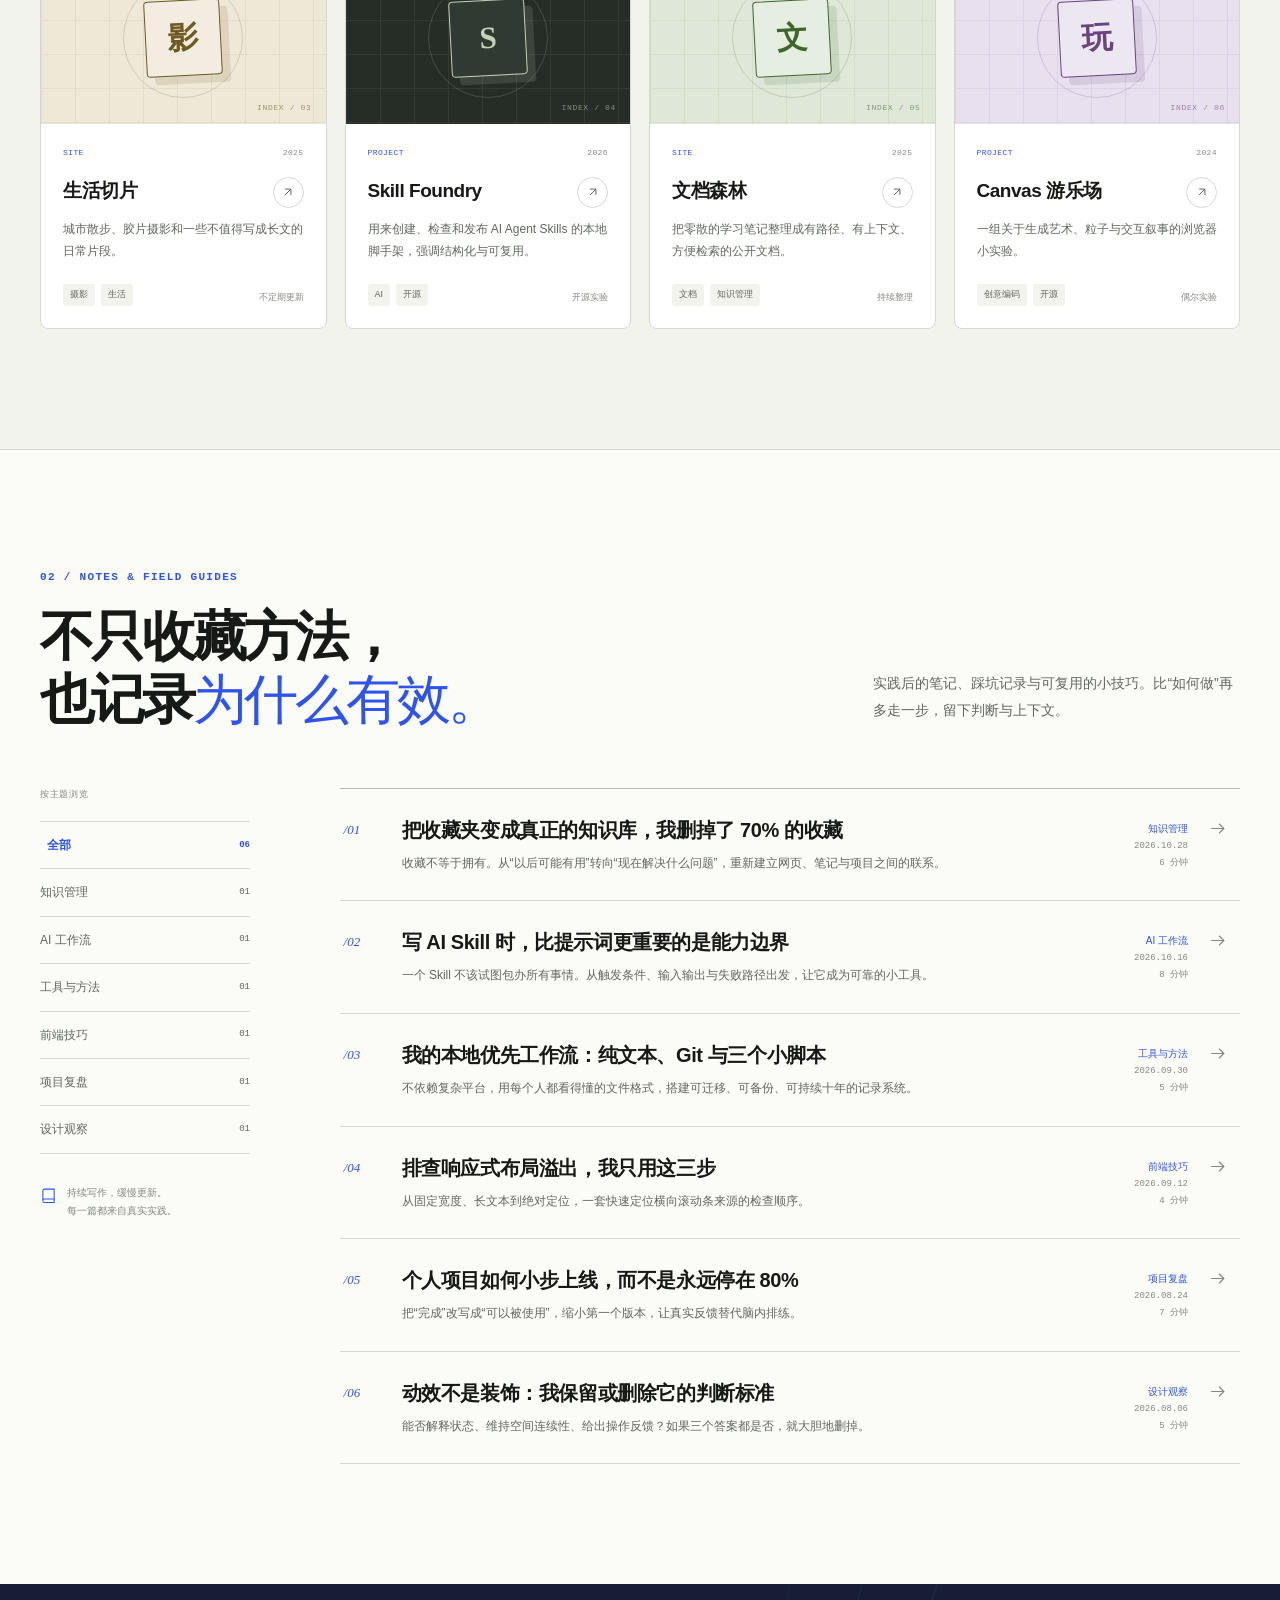
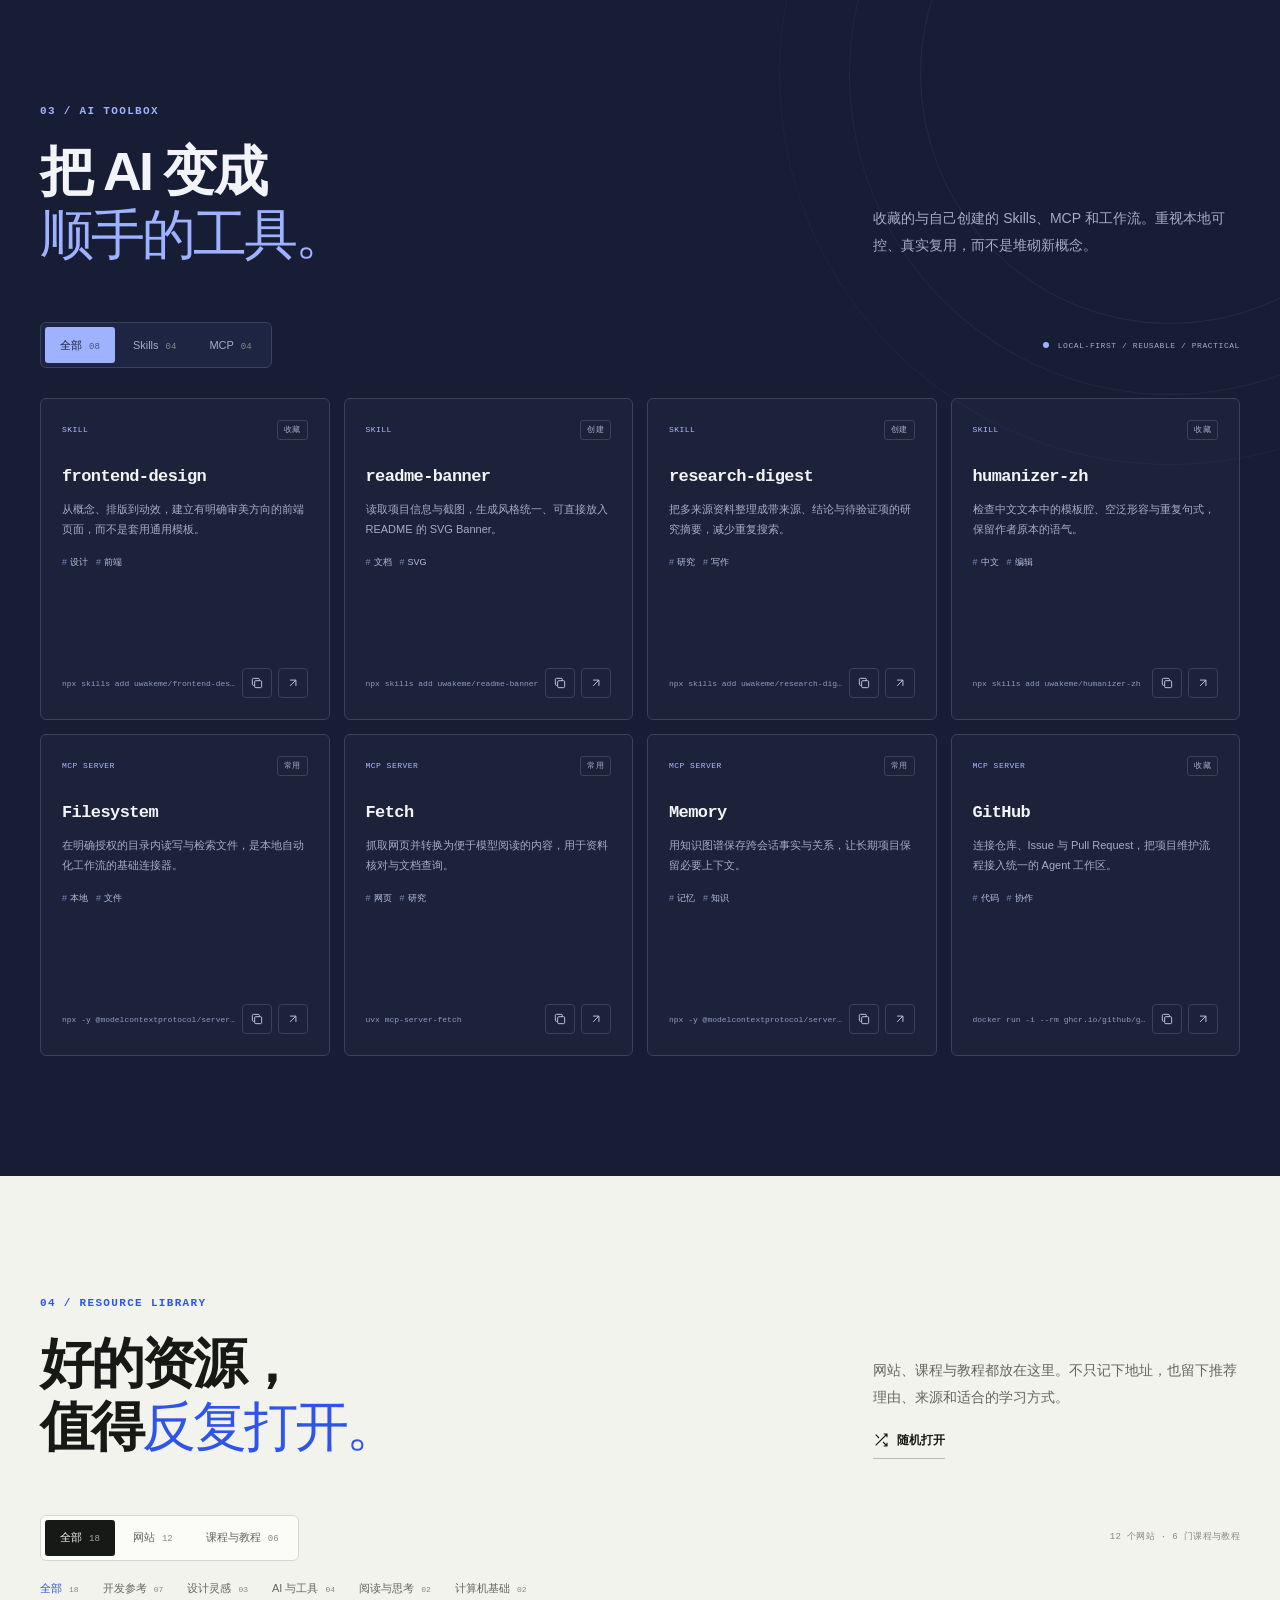
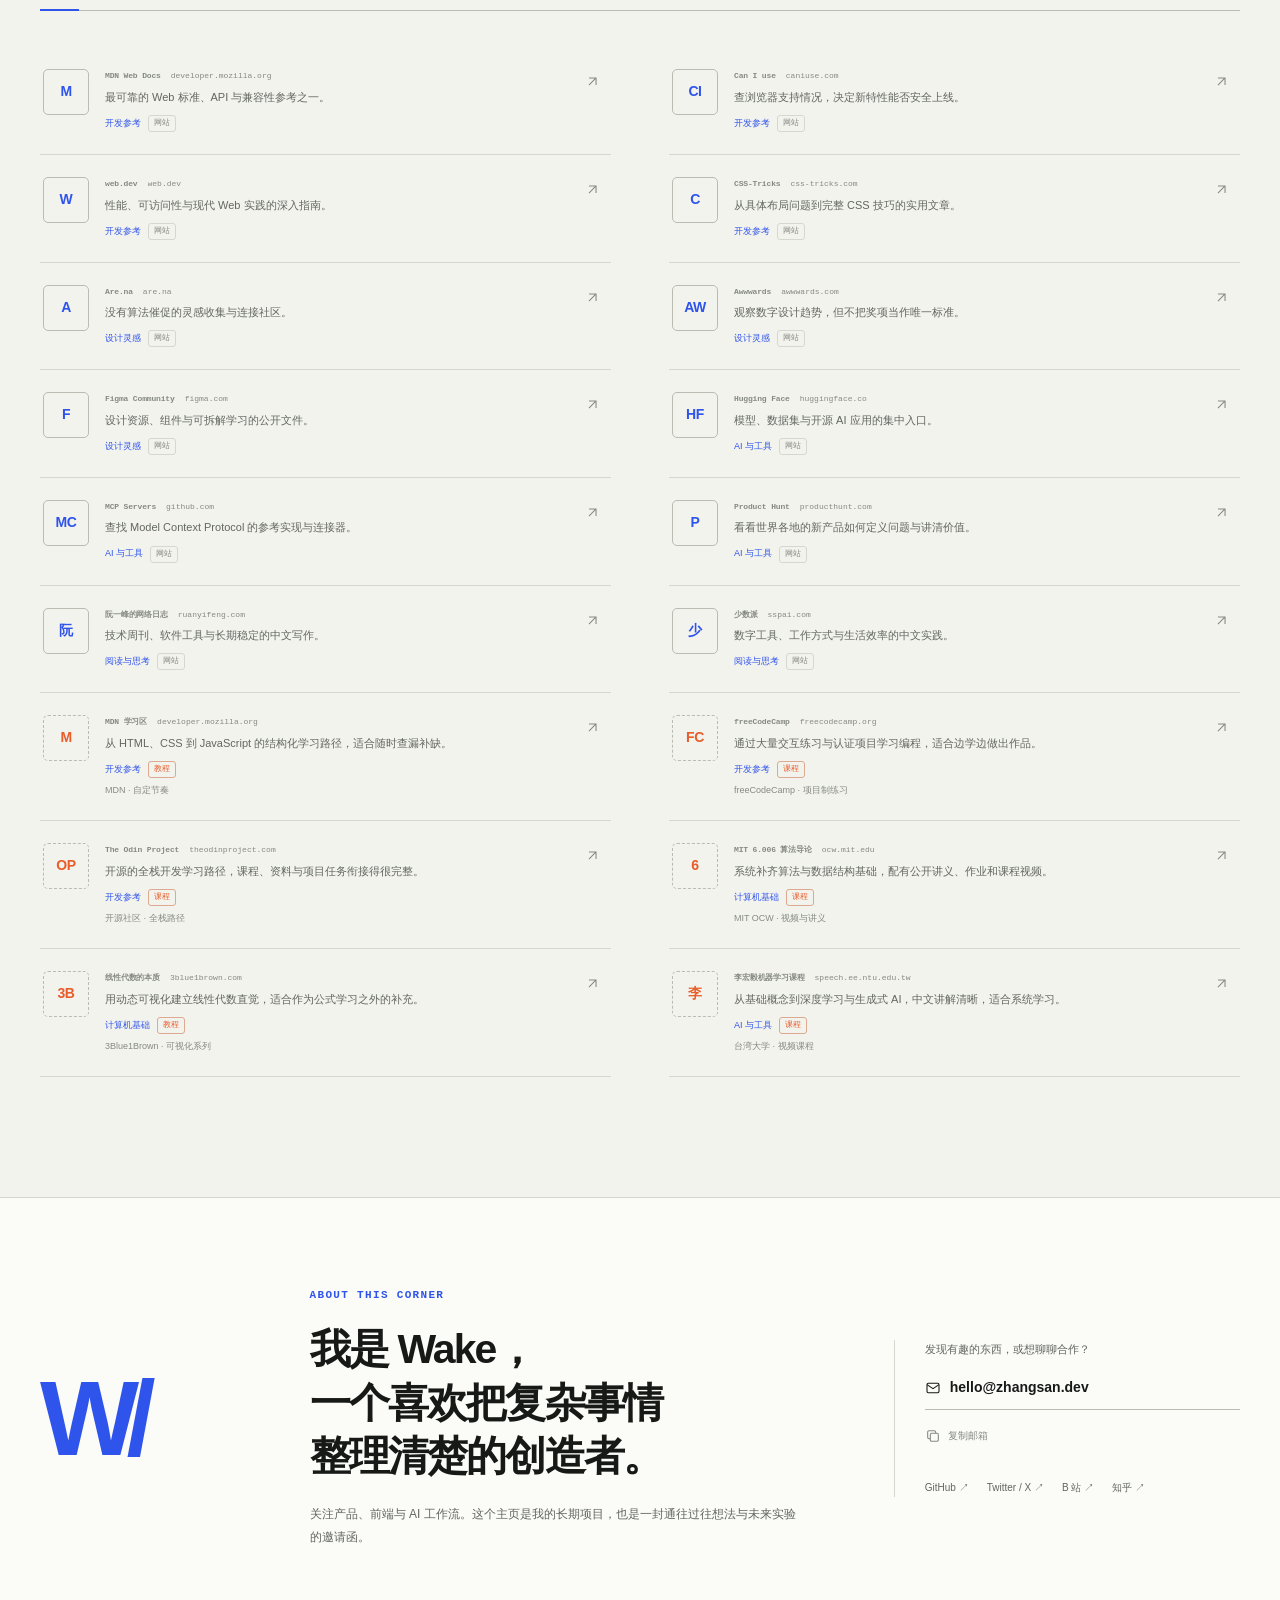
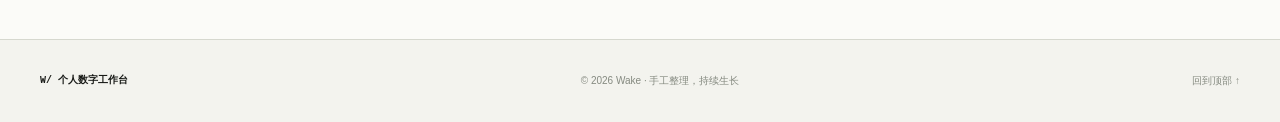
==== commit 95269f24: "新增四套可切换视觉风格与资源区内容整理" ====
--- a/index.html
+++ b/index.html
@@ -6,17 +6,24 @@
   <meta name="description" content="Wake 的个人数字工作台，汇集项目、实践笔记、AI Skills、MCP、网站、课程与教程收藏。">
   <meta name="theme-color" content="#f3f3ee">
   <meta name="color-scheme" content="light dark">
-  <title>Wake的数字工作台 · 项目、笔记与资源索引</title>
+  <title>Wake 的数字工作台 · 项目、笔记与资源索引</title>
   <link rel="icon" href="data:image/svg+xml,%3Csvg xmlns='http://www.w3.org/2000/svg' viewBox='0 0 64 64'%3E%3Crect width='64' height='64' rx='10' fill='%232f54eb'/%3E%3Cpath d='M10 17l9 31 13-23 13 23 9-31' fill='none' stroke='%23fff' stroke-width='7' stroke-linecap='square'/%3E%3C/svg%3E">
   <script>
     document.documentElement.classList.add('js');
     (function () {
       var saved = null;
-      try { saved = localStorage.getItem('zs-hub-theme'); } catch (error) {}
+      var style = 'archive';
+      try {
+        saved = localStorage.getItem('zs-hub-theme');
+        style = localStorage.getItem('wake-hub-style') || 'archive';
+      } catch (error) {}
+      if (['archive', 'minimal', 'terminal', 'poster'].indexOf(style) === -1) style = 'archive';
+      document.documentElement.dataset.style = style;
       document.documentElement.dataset.theme = saved || (window.matchMedia('(prefers-color-scheme: dark)').matches ? 'dark' : 'light');
     })();
   </script>
   <link rel="stylesheet" href="css/style.css">
+  <link rel="stylesheet" href="css/themes.css">
   <script src="js/data.js" defer></script>
   <script src="js/app.js" defer></script>
 </head>
@@ -38,13 +45,14 @@
       <symbol id="icon-mail" viewBox="0 0 24 24"><rect x="3" y="5" width="18" height="14" rx="2"/><path d="m3 7 9 6 9-6"/></symbol>
       <symbol id="icon-shuffle" viewBox="0 0 24 24"><path d="M16 3h5v5M4 20 21 3M21 16v5h-5M15 15l6 6M4 4l5 5"/></symbol>
       <symbol id="icon-command" viewBox="0 0 24 24"><path d="M9 6a3 3 0 1 0-3 3h12a3 3 0 1 0-3-3v12a3 3 0 1 0 3-3H6a3 3 0 1 0 3 3V6Z"/></symbol>
+      <symbol id="icon-layout" viewBox="0 0 24 24"><rect x="3" y="3" width="18" height="18" rx="2"/><path d="M3 9h18M9 21V9"/></symbol>
       <symbol id="icon-book" viewBox="0 0 24 24"><path d="M4 19.5A2.5 2.5 0 0 1 6.5 17H20V3H6.5A2.5 2.5 0 0 0 4 5.5v14Z"/><path d="M4 19.5A2.5 2.5 0 0 0 6.5 22H20v-5"/></symbol>
     </defs>
   </svg>
 
   <header class="site-header" id="site-header">
     <div class="nav-shell">
-      <a class="brand" href="#home" aria-label="Wake的数字工作台，返回顶部">
+      <a class="brand" href="#home" aria-label="Wake 的数字工作台，返回顶部">
         <span class="brand-mark" aria-hidden="true">W/</span>
         <span class="brand-copy"><strong data-bind="profile.name">Wake</strong><small>PERSONAL INDEX</small></span>
       </a>
@@ -59,6 +67,9 @@
         <button class="search-trigger" id="search-trigger" type="button" aria-label="搜索全部内容" aria-haspopup="dialog">
           <svg aria-hidden="true"><use href="#icon-search"/></svg><span>搜索</span><kbd>Ctrl K</kbd>
         </button>
+        <button class="search-trigger style-trigger" id="style-trigger" type="button" aria-label="切换页面视觉风格" aria-haspopup="dialog">
+          <svg aria-hidden="true"><use href="#icon-layout"/></svg><span id="current-style-name">风格</span>
+        </button>
         <button class="icon-button" id="theme-toggle" type="button" aria-label="切换为深色主题" title="切换明暗主题">
           <svg class="theme-icon theme-icon--sun" aria-hidden="true"><use href="#icon-sun"/></svg>
           <svg class="theme-icon theme-icon--moon" aria-hidden="true"><use href="#icon-moon"/></svg>
@@ -183,6 +194,34 @@
 
   <footer class="site-footer"><div class="container footer-inner"><a href="#home">W/ 个人数字工作台</a><p>© <span id="current-year">2026</span> <span data-bind="profile.name">Wake</span> · 手工整理，持续生长</p><a href="#home">回到顶部 ↑</a></div></footer>
 
+  <dialog class="style-dialog" id="style-dialog" aria-labelledby="style-dialog-title">
+    <div class="style-dialog-shell">
+      <div class="style-dialog-head">
+        <div><p class="section-kicker">VISUAL DIRECTIONS / 04</p><h2 id="style-dialog-title">换一种观看方式。</h2><p>不只是更换颜色，排版、密度与界面质感也会随之改变。</p></div>
+        <button class="dialog-close" type="button" data-close-dialog="style-dialog" aria-label="关闭风格选择"><svg aria-hidden="true"><use href="#icon-close"/></svg></button>
+      </div>
+      <div class="style-options" role="group" aria-label="页面视觉风格">
+        <button class="style-option" type="button" data-style-choice="archive" aria-pressed="false">
+          <span class="style-preview style-preview--archive" aria-hidden="true"><i></i><b>Index</b><em></em></span>
+          <span class="style-option-copy"><strong>01 / 档案馆</strong><small>纸感底色 · 钴蓝索引 · 编辑式网格</small></span><span class="style-option-state">选择</span>
+        </button>
+        <button class="style-option" type="button" data-style-choice="minimal" aria-pressed="false">
+          <span class="style-preview style-preview--minimal" aria-hidden="true"><i></i><b>Aa</b><em></em></span>
+          <span class="style-option-copy"><strong>02 / 留白</strong><small>黑白极简 · 衬线标题 · 纯文字项目列表</small></span><span class="style-option-state">选择</span>
+        </button>
+        <button class="style-option" type="button" data-style-choice="terminal" aria-pressed="false">
+          <span class="style-preview style-preview--terminal" aria-hidden="true"><i></i><b>$ run</b><em></em></span>
+          <span class="style-option-copy"><strong>03 / 终端</strong><small>等宽字体 · 命令行细节 · 绿色网格</small></span><span class="style-option-state">选择</span>
+        </button>
+        <button class="style-option" type="button" data-style-choice="poster" aria-pressed="false">
+          <span class="style-preview style-preview--poster" aria-hidden="true"><i></i><b>WAKE!</b><em></em></span>
+          <span class="style-option-copy"><strong>04 / 海报</strong><small>高饱和色块 · 粗边框 · 偏移与错位</small></span><span class="style-option-state">选择</span>
+        </button>
+      </div>
+      <div class="style-dialog-foot"><span>选择会自动保存，明暗主题仍可独立切换。</span><span>LOCAL STORAGE / ON</span></div>
+    </div>
+  </dialog>
+
   <dialog class="search-dialog" id="search-dialog" aria-labelledby="search-title">
     <div class="dialog-shell">
       <div class="search-dialog-head"><svg aria-hidden="true"><use href="#icon-search"/></svg><label class="sr-only" for="global-search" id="search-title">搜索全部内容</label><input id="global-search" type="search" placeholder="搜索项目、笔记、Skill、课程或网站…" autocomplete="off"><kbd>ESC</kbd><button class="dialog-close" type="button" data-close-dialog="search-dialog" aria-label="关闭搜索"><svg aria-hidden="true"><use href="#icon-close"/></svg></button></div>
@@ -195,7 +234,7 @@
     <article class="note-article">
       <div class="note-dialog-top"><span id="note-dialog-category">实践笔记</span><button class="dialog-close" type="button" data-close-dialog="note-dialog" aria-label="关闭文章"><svg aria-hidden="true"><use href="#icon-close"/></svg></button></div>
       <h2 id="note-dialog-title"></h2><p class="note-dialog-summary" id="note-dialog-summary"></p><div class="note-dialog-meta" id="note-dialog-meta"></div><div class="note-dialog-content" id="note-dialog-content"></div>
-      <div class="note-dialog-foot"><span>写于Wake的数字工作台</span><button type="button" id="copy-note-link"><svg aria-hidden="true"><use href="#icon-copy"/></svg>复制本页链接</button></div>
+      <div class="note-dialog-foot"><span>写于Wake 的数字工作台</span><button type="button" id="copy-note-link"><svg aria-hidden="true"><use href="#icon-copy"/></svg>复制本页链接</button></div>
     </article>
   </dialog>
 
--- a/css/themes.css
+++ b/css/themes.css
@@ -0,0 +1,340 @@
+/* =========================================================
+   Wake / Visual directions
+   archive  = 默认档案馆（见 style.css）
+   minimal  = 黑白留白与纯文字项目列表
+   terminal = 等宽命令行与绿色网格
+   poster   = 高饱和海报、粗边框与错位阴影
+   ========================================================= */
+
+/* Style picker */
+.style-dialog {
+  width: min(760px, calc(100% - 32px)); max-height: calc(100dvh - 48px); margin: auto; padding: 0;
+  overflow: hidden; border: 1px solid var(--line-strong); border-radius: 10px;
+  background: var(--surface-strong); color: var(--ink); box-shadow: 0 35px 110px rgba(0,0,0,.28);
+}
+.style-dialog-shell { max-height: calc(100dvh - 48px); padding: 30px; overflow-y: auto; }
+.style-dialog-head { display: flex; align-items: flex-start; justify-content: space-between; gap: 24px; }
+.style-dialog-head .section-kicker { margin-bottom: 12px; }
+.style-dialog-head h2 { font-family: var(--font-display); font-size: 32px; font-weight: 650; letter-spacing: -.045em; line-height: 1.3; }
+.style-dialog-head p:last-child { margin-top: 9px; color: var(--muted); font-size: 12px; }
+.style-dialog-head .dialog-close { flex: none; }
+.style-options { display: grid; margin-top: 26px; gap: 10px; }
+.style-option {
+  display: grid; width: 100%; padding: 10px; grid-template-columns: 132px minmax(0, 1fr) auto;
+  align-items: center; gap: 18px; border: 1px solid var(--line); border-radius: 6px;
+  background: transparent; color: var(--ink); text-align: left;
+  transition: border-color 180ms ease, background-color 180ms ease, transform 180ms ease;
+}
+.style-option:hover { border-color: var(--blue); background: var(--surface); transform: translateX(3px); }
+.style-option.is-active { border-color: var(--blue); background: var(--soft-blue); }
+.style-option-copy { display: flex; min-width: 0; flex-direction: column; gap: 5px; }
+.style-option-copy strong { font-size: 14px; font-weight: 650; }
+.style-option-copy small { color: var(--muted); font-size: 10px; line-height: 1.6; }
+.style-option-state { color: var(--blue); font-family: var(--font-mono); font-size: 9px; white-space: nowrap; }
+.style-preview {
+  position: relative; display: block; height: 82px; overflow: hidden; border: 1px solid #b9b9b0;
+  font-family: "Bahnschrift", sans-serif; isolation: isolate;
+}
+.style-preview i { position: absolute; top: 10px; right: 10px; left: 10px; height: 4px; background: currentColor; opacity: .25; }
+.style-preview b { position: absolute; top: 25px; left: 12px; font-size: 21px; letter-spacing: -.06em; line-height: 1; }
+.style-preview em { position: absolute; right: 12px; bottom: 12px; width: 38px; height: 38px; border: 1px solid currentColor; }
+.style-preview--archive { background: #f3f3ee; color: #2f54eb; }
+.style-preview--archive em { background: #171d35; border-color: #171d35; }
+.style-preview--minimal { background: #fff; color: #171717; }
+.style-preview--minimal b { font-family: Georgia, serif; font-size: 28px; font-weight: 400; }
+.style-preview--minimal em { width: 54px; height: 1px; border: 0; background: #171717; }
+.style-preview--terminal { border-color: #28573a; background: #080d0b; color: #66ff99; font-family: "Cascadia Code", monospace; }
+.style-preview--terminal b { font-size: 16px; font-weight: 400; letter-spacing: 0; }
+.style-preview--terminal::after { position: absolute; inset: 0; z-index: -1; background-image: linear-gradient(rgba(102,255,153,.08) 1px,transparent 1px),linear-gradient(90deg,rgba(102,255,153,.08) 1px,transparent 1px); background-size: 12px 12px; content: ""; }
+.style-preview--terminal em { border-color: #66ff99; box-shadow: 4px 4px 0 #1e3a29; }
+.style-preview--poster { border: 2px solid #17130e; background: #f4d35e; color: #17130e; }
+.style-preview--poster b { top: 28px; font-size: 20px; font-weight: 850; }
+.style-preview--poster em { border: 2px solid #17130e; background: #e44b2f; box-shadow: 4px 4px 0 #17130e; transform: rotate(4deg); }
+.style-dialog-foot { display: flex; margin-top: 22px; padding-top: 17px; align-items: center; justify-content: space-between; gap: 16px; border-top: 1px solid var(--line); color: var(--subtle); font-size: 9px; }
+.style-dialog-foot span:last-child { font-family: var(--font-mono); font-size: 8px; }
+
+/* =========================================================
+   02 / MINIMAL — 留白
+   ========================================================= */
+html[data-style="minimal"] {
+  --bg: #fafaf8; --surface: #ffffff; --surface-strong: #ffffff; --ink: #191a17; --muted: #707169;
+  --subtle: #989a90; --line: #dedfd8; --line-strong: #b8bab0; --blue: #20211e; --blue-hover: #000000;
+  --orange: #8d3e2f; --soft-blue: #eeeeea; --header-bg: rgba(250,250,248,.94); --shadow: none;
+}
+html[data-style="minimal"][data-theme="dark"] {
+  --bg: #121310; --surface: #181a16; --surface-strong: #1c1e19; --ink: #f1f2eb; --muted: #afb2a6;
+  --subtle: #868b7c; --line: #34382e; --line-strong: #535a48; --blue: #f1f2eb; --blue-hover: #ffffff;
+  --orange: #d68e79; --soft-blue: #272a22; --header-bg: rgba(18,19,16,.94);
+}
+html[data-style="minimal"] .hero { padding-top: 185px; padding-bottom: 70px; background: none; }
+html[data-style="minimal"] .hero::before,
+html[data-style="minimal"] .now-board::before,
+html[data-style="minimal"] .ai-section::before { display: none; }
+html[data-style="minimal"] .hero-grid { grid-template-columns: minmax(0, 1.5fr) minmax(270px, .5fr); }
+html[data-style="minimal"] .hero-title { font-family: var(--font-serif); font-weight: 400; letter-spacing: -.055em; }
+html[data-style="minimal"] .hero-title span { color: var(--ink); }
+html[data-style="minimal"] .hero-title span::after { height: 1px; border-top-width: 1px; border-radius: 0; transform: none; }
+html[data-style="minimal"] .now-board { min-height: 0; padding: 0 0 0 28px; border-left: 1px solid var(--ink); background: transparent; box-shadow: none; color: var(--ink); }
+html[data-style="minimal"] .now-board-head,
+html[data-style="minimal"] .now-board-foot,
+html[data-style="minimal"] .now-item small,
+html[data-style="minimal"] .now-item > span:first-child { color: var(--muted); }
+html[data-style="minimal"] .now-board-list,
+html[data-style="minimal"] .now-item { border-color: var(--line); }
+html[data-style="minimal"] .now-item strong { font-weight: 400; }
+html[data-style="minimal"] .now-item:hover { color: var(--ink); }
+html[data-style="minimal"] .now-pulse { background: var(--ink); box-shadow: none; }
+html[data-style="minimal"] .index-number { color: var(--ink); font-weight: 400; }
+html[data-style="minimal"] .index-strip > a:hover { background: transparent; }
+html[data-style="minimal"] .index-strip svg,
+html[data-style="minimal"] .index-strip a:hover svg { stroke: var(--ink); }
+html[data-style="minimal"] .section { padding-block: 140px; }
+html[data-style="minimal"] .section-heading { padding-top: 28px; border-top: 1px solid var(--line); }
+html[data-style="minimal"] .section-heading h2,
+html[data-style="minimal"] .about-copy h2 { font-family: var(--font-serif); font-weight: 400; letter-spacing: -.035em; }
+html[data-style="minimal"] .section-heading h2 span { color: var(--ink); }
+html[data-style="minimal"] .section-kicker { color: var(--muted); }
+html[data-style="minimal"] .projects-grid { gap: 0 48px; }
+html[data-style="minimal"] .projects-grid .project-card,
+html[data-style="minimal"] .projects-grid .project-card:nth-child(2):not(.project-card--featured),
+html[data-style="minimal"] .projects-grid.is-filtered .project-card {
+  display: flex; grid-column: span 6; border: 0; border-top: 1px solid var(--line); border-radius: 0;
+  background: transparent; box-shadow: none;
+}
+html[data-style="minimal"] .projects-grid .project-card--featured { grid-column: span 12; }
+html[data-style="minimal"] .project-visual { display: none; }
+html[data-style="minimal"] .project-content,
+html[data-style="minimal"] .project-card--featured .project-content { padding: 30px 0; }
+html[data-style="minimal"] .project-card:hover { border-color: var(--ink); box-shadow: none; transform: none; }
+html[data-style="minimal"] .project-title-row h3,
+html[data-style="minimal"] .project-card--featured .project-title-row h3 { font-family: var(--font-serif); font-size: 24px; font-weight: 500; }
+html[data-style="minimal"] .project-description { max-width: 600px; }
+html[data-style="minimal"] .project-kind,
+html[data-style="minimal"] .project-tags span { color: var(--muted); }
+html[data-style="minimal"] .project-tags span { border: 1px solid var(--line); background: transparent; }
+html[data-style="minimal"] .project-arrow { border: 0; }
+html[data-style="minimal"] .project-card:hover .project-arrow { background: transparent; color: var(--ink); transform: translate(2px,-2px); }
+html[data-style="minimal"] .filter-button.is-active { background: var(--ink); color: var(--bg); }
+html[data-style="minimal"] .button--primary { border-color: var(--ink); background: var(--ink); color: var(--bg); }
+html[data-style="minimal"] .ai-section { --ai-ink: var(--ink); --ai-muted: var(--muted); --ai-line: var(--line); border-block: 1px solid var(--line); background: var(--bg); color: var(--ink); }
+html[data-style="minimal"] .section-heading--dark .section-kicker,
+html[data-style="minimal"] .section-heading--dark h2 span,
+html[data-style="minimal"] .section-heading--dark > p { color: var(--muted); }
+html[data-style="minimal"] .filter-group--dark { border-color: var(--line); background: transparent; }
+html[data-style="minimal"] .filter-group--dark .filter-button { color: var(--muted); }
+html[data-style="minimal"] .filter-group--dark .filter-button:hover { color: var(--ink); }
+html[data-style="minimal"] .filter-group--dark .filter-button.is-active { background: var(--ink); color: var(--bg); }
+html[data-style="minimal"] .ai-principle { color: var(--muted); }
+html[data-style="minimal"] .ai-principle i { background: var(--ink); }
+html[data-style="minimal"] .ai-card { min-height: 260px; padding: 24px 0; border: 0; border-top: 1px solid var(--line); border-radius: 0; background: transparent; }
+html[data-style="minimal"] .ai-card:hover { border-color: var(--ink); background: transparent; transform: none; }
+html[data-style="minimal"] .ai-card h3 { color: var(--ink); font-weight: 500; }
+html[data-style="minimal"] .ai-card > p { color: var(--muted); }
+html[data-style="minimal"] .ai-type,
+html[data-style="minimal"] .ai-tags span { color: var(--ink); }
+html[data-style="minimal"] .ai-command { color: var(--muted); }
+html[data-style="minimal"] .ai-action { border-color: var(--line); color: var(--ink); }
+html[data-style="minimal"] .ai-action:hover,
+html[data-style="minimal"] .ai-action.is-copied { background: var(--ink); color: var(--bg); }
+html[data-style="minimal"] .about-mark { font-family: var(--font-serif); font-weight: 400; }
+html[data-style="minimal"] .brand-mark { border: 1px solid var(--ink); background: transparent; color: var(--ink); }
+
+/* =========================================================
+   03 / TERMINAL — 终端
+   ========================================================= */
+html[data-style="terminal"] {
+  color-scheme: dark;
+  --bg: #080d0b; --surface: #0d1511; --surface-strong: #111d17; --ink: #b8f5c9; --muted: #70ad81;
+  --subtle: #4d7a5a; --line: #1e3a29; --line-strong: #2e6640; --blue: #66ff99; --blue-hover: #a2ffbe;
+  --orange: #ffcc66; --soft-blue: #112b1a; --header-bg: rgba(8,13,11,.94); --shadow: 8px 8px 0 #10271a;
+  --font-body: "Cascadia Code", "SFMono-Regular", Consolas, "Microsoft YaHei", monospace;
+  --font-display: "Cascadia Code", "SFMono-Regular", Consolas, "Microsoft YaHei", monospace;
+  --font-serif: "Cascadia Code", "SFMono-Regular", Consolas, "Microsoft YaHei", monospace;
+}
+html[data-style="terminal"][data-theme="light"] {
+  color-scheme: light;
+  --bg: #e8f0e7; --surface: #f2f8ef; --surface-strong: #fbfef8; --ink: #15331f; --muted: #3f6b4a;
+  --subtle: #66836a; --line: #a8bfa9; --line-strong: #668e6e; --blue: #087f3c; --blue-hover: #055d2b;
+  --orange: #805600; --soft-blue: #d1e6d3; --header-bg: rgba(232,240,231,.94); --shadow: 8px 8px 0 #b4cbb5;
+}
+html[data-style="terminal"] * { border-radius: 0 !important; }
+html[data-style="terminal"] body { font-size: 14px; }
+html[data-style="terminal"] .hero { background-size: 42px 42px; }
+html[data-style="terminal"] .hero::before { display: none; }
+html[data-style="terminal"] .hero-title { font-weight: 500; letter-spacing: -.065em; }
+html[data-style="terminal"] .hero-title::before { display: block; margin-bottom: 20px; color: var(--blue); content: "~/wake/index $ ./explore"; font-family: var(--font-mono); font-size: 11px; font-weight: 400; letter-spacing: .02em; }
+html[data-style="terminal"] .hero-title span::after { height: 3px; border-radius: 0; transform: none; }
+html[data-style="terminal"] .now-board { border: 1px solid var(--line-strong); background: var(--surface); color: var(--ink); box-shadow: var(--shadow); }
+html[data-style="terminal"] .now-board::before { display: none; }
+html[data-style="terminal"] .now-board-head span:first-child::before { content: "$ "; color: var(--blue); }
+html[data-style="terminal"] .now-board-head,
+html[data-style="terminal"] .now-board-foot,
+html[data-style="terminal"] .now-item small,
+html[data-style="terminal"] .now-item > span:first-child { color: var(--muted); }
+html[data-style="terminal"] .now-board-list,
+html[data-style="terminal"] .now-item { border-color: var(--line); }
+html[data-style="terminal"] .now-item:hover { background: var(--soft-blue); color: var(--blue); }
+html[data-style="terminal"] .now-pulse { background: var(--blue); box-shadow: 4px 0 0 var(--line); }
+html[data-style="terminal"] .brand-mark { border: 1px solid var(--blue); background: transparent; color: var(--blue); }
+html[data-style="terminal"] .button--primary { background: transparent; color: var(--blue); box-shadow: 4px 4px 0 var(--line); }
+html[data-style="terminal"] .button--primary:hover { background: var(--blue); color: var(--bg); box-shadow: 2px 2px 0 var(--line); }
+html[data-style="terminal"] .section-heading h2 { font-weight: 500; letter-spacing: -.045em; }
+html[data-style="terminal"] .section-heading h2 span::before { content: "// "; color: var(--subtle); }
+html[data-style="terminal"] .project-card { border-color: var(--line-strong); background: var(--surface); box-shadow: 5px 5px 0 var(--line); }
+html[data-style="terminal"] .project-card:hover { border-color: var(--blue); box-shadow: 8px 8px 0 var(--line-strong); }
+html[data-style="terminal"] .project-visual { --visual-bg: var(--surface-strong) !important; --visual-ink: var(--blue) !important; }
+html[data-style="terminal"] .project-glyph { border: 1px solid var(--blue); background: transparent; box-shadow: 7px 7px 0 var(--line); font-family: var(--font-mono); }
+html[data-style="terminal"] .project-visual::before { opacity: .16; }
+html[data-style="terminal"] .project-visual::after { border-radius: 0 !important; transform: rotate(45deg); }
+html[data-style="terminal"] .project-card:hover .project-visual::after { transform: rotate(45deg) scale(1.15); }
+html[data-style="terminal"] .project-title-row h3 { font-weight: 500; }
+html[data-style="terminal"] .project-kind::before { content: "["; }
+html[data-style="terminal"] .project-kind::after { content: "]"; }
+html[data-style="terminal"] .project-tags span { border: 1px solid var(--line); background: transparent; }
+html[data-style="terminal"] .project-card:hover .project-arrow { background: var(--blue); color: var(--bg); }
+html[data-style="terminal"] .ai-section { --ai-ink: var(--ink); --ai-muted: var(--muted); --ai-line: var(--line-strong); border-block: 1px solid var(--line-strong); background: var(--surface); color: var(--ink); }
+html[data-style="terminal"] .ai-section::before { border-radius: 0 !important; box-shadow: none; transform: rotate(45deg); }
+html[data-style="terminal"] .filter-group--dark { border-color: var(--line-strong); background: var(--bg); }
+html[data-style="terminal"] .filter-group--dark .filter-button { color: var(--muted); }
+html[data-style="terminal"] .filter-group--dark .filter-button.is-active { background: var(--blue); color: var(--bg); }
+html[data-style="terminal"] .ai-card { background: var(--surface-strong); box-shadow: 4px 4px 0 var(--line); }
+html[data-style="terminal"] .ai-card:hover { border-color: var(--blue); background: var(--soft-blue); box-shadow: 7px 7px 0 var(--line-strong); }
+html[data-style="terminal"] .ai-type,
+html[data-style="terminal"] .ai-card h3 { color: var(--blue); }
+html[data-style="terminal"] .ai-command { color: var(--muted); }
+html[data-style="terminal"] .ai-action:hover,
+html[data-style="terminal"] .ai-action.is-copied { background: var(--blue); color: var(--bg); }
+html[data-style="terminal"] .note-open:hover,
+html[data-style="terminal"] .bookmark-card:hover { outline: 1px solid var(--line-strong); outline-offset: -1px; }
+html[data-style="terminal"] .bookmark-mark { border-color: var(--line-strong); }
+html[data-style="terminal"] .search-result.is-selected,
+html[data-style="terminal"] .search-result:hover { outline: 1px solid var(--blue); }
+html[data-style="terminal"] .style-dialog,
+html[data-style="terminal"] .search-dialog,
+html[data-style="terminal"] .note-dialog { box-shadow: 10px 10px 0 var(--line); }
+
+/* =========================================================
+   04 / POSTER — 海报
+   ========================================================= */
+html[data-style="poster"] {
+  --bg: #f4d35e; --surface: #fff7e0; --surface-strong: #fffaf0; --ink: #17130e; --muted: #5c4c2e;
+  --subtle: #7f6a3e; --line: #17130e; --line-strong: #17130e; --blue: #e44b2f; --blue-hover: #bd321b;
+  --orange: #2e5de5; --soft-blue: #f7b4a2; --header-bg: rgba(255,247,224,.94); --shadow: 10px 10px 0 #17130e;
+  --on-accent: #fff8e9;
+}
+html[data-style="poster"][data-theme="dark"] {
+  --bg: #1e1c19; --surface: #29251f; --surface-strong: #332c23; --ink: #fff0c2; --muted: #d0bb8c;
+  --subtle: #aa976d; --line: #7e6b3f; --line-strong: #b79a58; --blue: #ff7657; --blue-hover: #ff947c;
+  --orange: #8fa9ff; --soft-blue: #55342b; --header-bg: rgba(41,37,31,.95); --shadow: 10px 10px 0 #090807;
+}
+html[data-style="poster"] .hero { background-image: radial-gradient(var(--ink) 1px,transparent 1px); background-size: 18px 18px; }
+html[data-style="poster"] .hero::before { display: none; }
+html[data-style="poster"] .hero-title { font-weight: 850; letter-spacing: -.075em; }
+html[data-style="poster"] .hero-title span { text-shadow: 3px 3px 0 var(--surface); }
+html[data-style="poster"] .hero-title span::after { height: 7px; border-top-width: 3px; }
+html[data-style="poster"] .now-board { border: 3px solid var(--ink); background: var(--blue); box-shadow: 12px 12px 0 var(--ink); color: var(--on-accent); transform: rotate(1.2deg); }
+html[data-style="poster"] .now-board::before { display: none; }
+html[data-style="poster"] .now-board-head,
+html[data-style="poster"] .now-board-foot,
+html[data-style="poster"] .now-item small,
+html[data-style="poster"] .now-item > span:first-child { color: var(--on-accent); }
+html[data-style="poster"] .now-board-list,
+html[data-style="poster"] .now-item { border-color: color-mix(in srgb,var(--on-accent) 40%,transparent); }
+html[data-style="poster"] .now-item:hover { color: var(--ink); }
+html[data-style="poster"] .now-pulse { background: var(--on-accent); box-shadow: 0 0 0 4px color-mix(in srgb,var(--on-accent) 18%,transparent); }
+html[data-style="poster"] .brand-mark { border: 2px solid var(--ink); background: var(--blue); box-shadow: 3px 3px 0 var(--ink); color: #fff8e9; }
+html[data-style="poster"] .button { border: 2px solid var(--ink); box-shadow: 4px 4px 0 var(--ink); }
+html[data-style="poster"] .button:hover { box-shadow: 1px 1px 0 var(--ink); transform: translate(2px,2px); }
+html[data-style="poster"] .section-kicker { display: inline-block; padding: 4px 7px; background: var(--ink); color: var(--bg); }
+html[data-style="poster"] .section-heading h2 { font-weight: 800; }
+html[data-style="poster"] .section-heading h2 span { font-family: var(--font-display); font-weight: 800; }
+html[data-style="poster"] .index-strip { border: 3px solid var(--ink); background: var(--surface); box-shadow: 7px 7px 0 var(--ink); }
+html[data-style="poster"] .index-strip > a { border-color: var(--ink); }
+html[data-style="poster"] .index-number { font-family: var(--font-display); font-style: normal; font-weight: 800; }
+html[data-style="poster"] .project-card { border: 3px solid var(--ink); border-radius: 0; box-shadow: 6px 6px 0 var(--ink); }
+html[data-style="poster"] .project-card:nth-child(odd) { transform: rotate(-.35deg); }
+html[data-style="poster"] .project-card:nth-child(even) { transform: rotate(.35deg); }
+html[data-style="poster"] .project-card:hover { border-color: var(--ink); box-shadow: 10px 10px 0 var(--ink); transform: translate(-2px,-2px) rotate(0); }
+html[data-style="poster"] .project-card--tone-blue .project-visual { --visual-bg: #ef6847 !important; --visual-ink: #17130e !important; }
+html[data-style="poster"] .project-card--tone-orange .project-visual { --visual-bg: #6c8df5 !important; --visual-ink: #17130e !important; }
+html[data-style="poster"] .project-card--tone-cream .project-visual { --visual-bg: #ffd166 !important; --visual-ink: #17130e !important; }
+html[data-style="poster"] .project-card--tone-ink .project-visual { --visual-bg: #292929 !important; --visual-ink: #fff7e0 !important; }
+html[data-style="poster"] .project-card--tone-green .project-visual { --visual-bg: #70b77e !important; --visual-ink: #17130e !important; }
+html[data-style="poster"] .project-card--tone-violet .project-visual { --visual-bg: #b28cf2 !important; --visual-ink: #17130e !important; }
+html[data-style="poster"] .project-glyph { border: 2px solid currentColor; background: var(--surface); box-shadow: 8px 8px 0 var(--ink); color: var(--ink); font-family: var(--font-display); font-weight: 800; }
+html[data-style="poster"] .project-tags span { border: 1px solid var(--ink); background: transparent; color: var(--ink); }
+html[data-style="poster"] .project-card:hover .project-arrow { border-color: var(--ink); background: var(--blue); }
+html[data-style="poster"] .filter-group,
+html[data-style="poster"] .select-label select { border: 2px solid var(--ink); }
+html[data-style="poster"] .filter-button.is-active { background: var(--blue); color: #fff8e9; }
+html[data-style="poster"] .note-filters { border-color: var(--ink); }
+html[data-style="poster"] .note-filter { border-color: var(--ink); }
+html[data-style="poster"] .note-filter.is-active { background: var(--blue); color: #fff8e9; }
+html[data-style="poster"] .notes-list { border-top: 3px solid var(--ink); }
+html[data-style="poster"] .note-card { border-bottom: 2px solid var(--ink); }
+html[data-style="poster"] .note-open:hover { background: var(--soft-blue); }
+html[data-style="poster"] .ai-section { --ai-ink: #fff4d6; --ai-muted: #d6c8a4; --ai-line: #8f805c; border-block: 3px solid var(--ink); background: #1d1a16; color: #fff4d6; }
+html[data-style="poster"] .ai-section::before { border-radius: 0; box-shadow: none; transform: rotate(22deg); }
+html[data-style="poster"] .section-heading--dark .section-kicker { background: #fff4d6; color: #1d1a16; }
+html[data-style="poster"] .section-heading--dark h2 span { color: #ff8a6b; }
+html[data-style="poster"] .filter-group--dark { border: 2px solid #fff4d6; background: transparent; }
+html[data-style="poster"] .filter-group--dark .filter-button.is-active { background: #ff7657; color: #17130e; }
+html[data-style="poster"] .ai-card { border: 2px solid #8f805c; border-radius: 0; background: transparent; box-shadow: 4px 4px 0 #090807; }
+html[data-style="poster"] .ai-card:hover { border-color: #fff4d6; background: #2d2821; box-shadow: 7px 7px 0 #090807; }
+html[data-style="poster"] .ai-type { color: #ff9b83; }
+html[data-style="poster"] .ai-action:hover,
+html[data-style="poster"] .ai-action.is-copied { background: #ff8a6b; color: #17130e; }
+html[data-style="poster"] .bookmarks-grid { gap: 20px 28px; }
+html[data-style="poster"] .bookmark-card { padding: 20px; border: 2px solid var(--ink); background: var(--surface); box-shadow: 4px 4px 0 var(--ink); }
+html[data-style="poster"] .bookmark-card:hover { padding: 20px; background: var(--surface-strong); box-shadow: 1px 1px 0 var(--ink); transform: translate(2px,2px); }
+html[data-style="poster"] .bookmark-mark { border: 2px solid var(--ink); }
+html[data-style="poster"] .bookmark-card:hover .bookmark-mark { border-color: var(--ink); background: var(--blue); }
+html[data-style="poster"] .resource-card--learning:hover .bookmark-mark { border-color: var(--ink); background: var(--orange); }
+html[data-style="poster"] .bookmark-format { border-color: var(--ink); }
+html[data-style="poster"] .about-mark { text-shadow: 4px 4px 0 var(--ink); }
+html[data-style="poster"] .style-dialog,
+html[data-style="poster"] .search-dialog,
+html[data-style="poster"] .note-dialog { border: 3px solid var(--ink); border-radius: 0; box-shadow: 10px 10px 0 var(--ink); }
+html[data-style="poster"] .style-option { border-width: 2px; border-radius: 0; }
+html[data-style="poster"] .style-option.is-active { border-color: var(--ink); }
+
+/* Style-specific responsive corrections */
+@media (max-width: 900px) {
+  html[data-style="minimal"] .hero-grid { grid-template-columns: 1fr; }
+  html[data-style="minimal"] .now-board { padding: 24px 0 0; border-top: 1px solid var(--ink); border-left: 0; }
+  html[data-style="minimal"] .now-board-list { border-top: 1px solid var(--line); }
+  html[data-style="minimal"] .now-item { border-color: var(--line); }
+  html[data-style="poster"] .now-board { transform: rotate(.5deg); }
+}
+
+@media (max-width: 700px) {
+  .style-dialog { max-height: calc(100dvh - 24px); }
+  .style-dialog-shell { max-height: calc(100dvh - 24px); padding: 22px 16px; }
+  .style-dialog-head h2 { font-size: 26px; }
+  .style-dialog-head p:last-child { max-width: 250px; font-size: 10px; }
+  .style-option { grid-template-columns: 88px minmax(0,1fr); gap: 12px; }
+  .style-preview { height: 72px; }
+  .style-preview b { left: 8px; font-size: 17px; }
+  .style-option-copy strong { font-size: 12px; }
+  .style-option-copy small { font-size: 9px; }
+  .style-option-state { display: none; }
+  .style-dialog-foot { align-items: flex-start; flex-direction: column; gap: 6px; }
+  html[data-style="minimal"] .section { padding-block: 95px; }
+  html[data-style="minimal"] .projects-grid { column-gap: 0; }
+  html[data-style="minimal"] .projects-grid .project-card,
+  html[data-style="minimal"] .projects-grid .project-card:nth-child(2):not(.project-card--featured),
+  html[data-style="minimal"] .projects-grid.is-filtered .project-card,
+  html[data-style="minimal"] .projects-grid .project-card--featured { grid-column: 1 / -1; }
+  html[data-style="minimal"] .ai-card { min-height: 250px; }
+  html[data-style="terminal"] .hero-title::before { font-size: 9px; }
+  html[data-style="poster"] .now-board { box-shadow: 7px 7px 0 var(--ink); }
+  html[data-style="poster"] .bookmarks-grid { gap: 14px; }
+  html[data-style="poster"] .bookmark-card { padding: 16px; }
+  html[data-style="poster"] .bookmark-card:hover { padding: 16px; }
+}
+
+@media (prefers-reduced-motion: reduce) {
+  .style-option { transition: none; }
+  html[data-style="poster"] .project-card,
+  html[data-style="poster"] .now-board { transform: none; }
+}
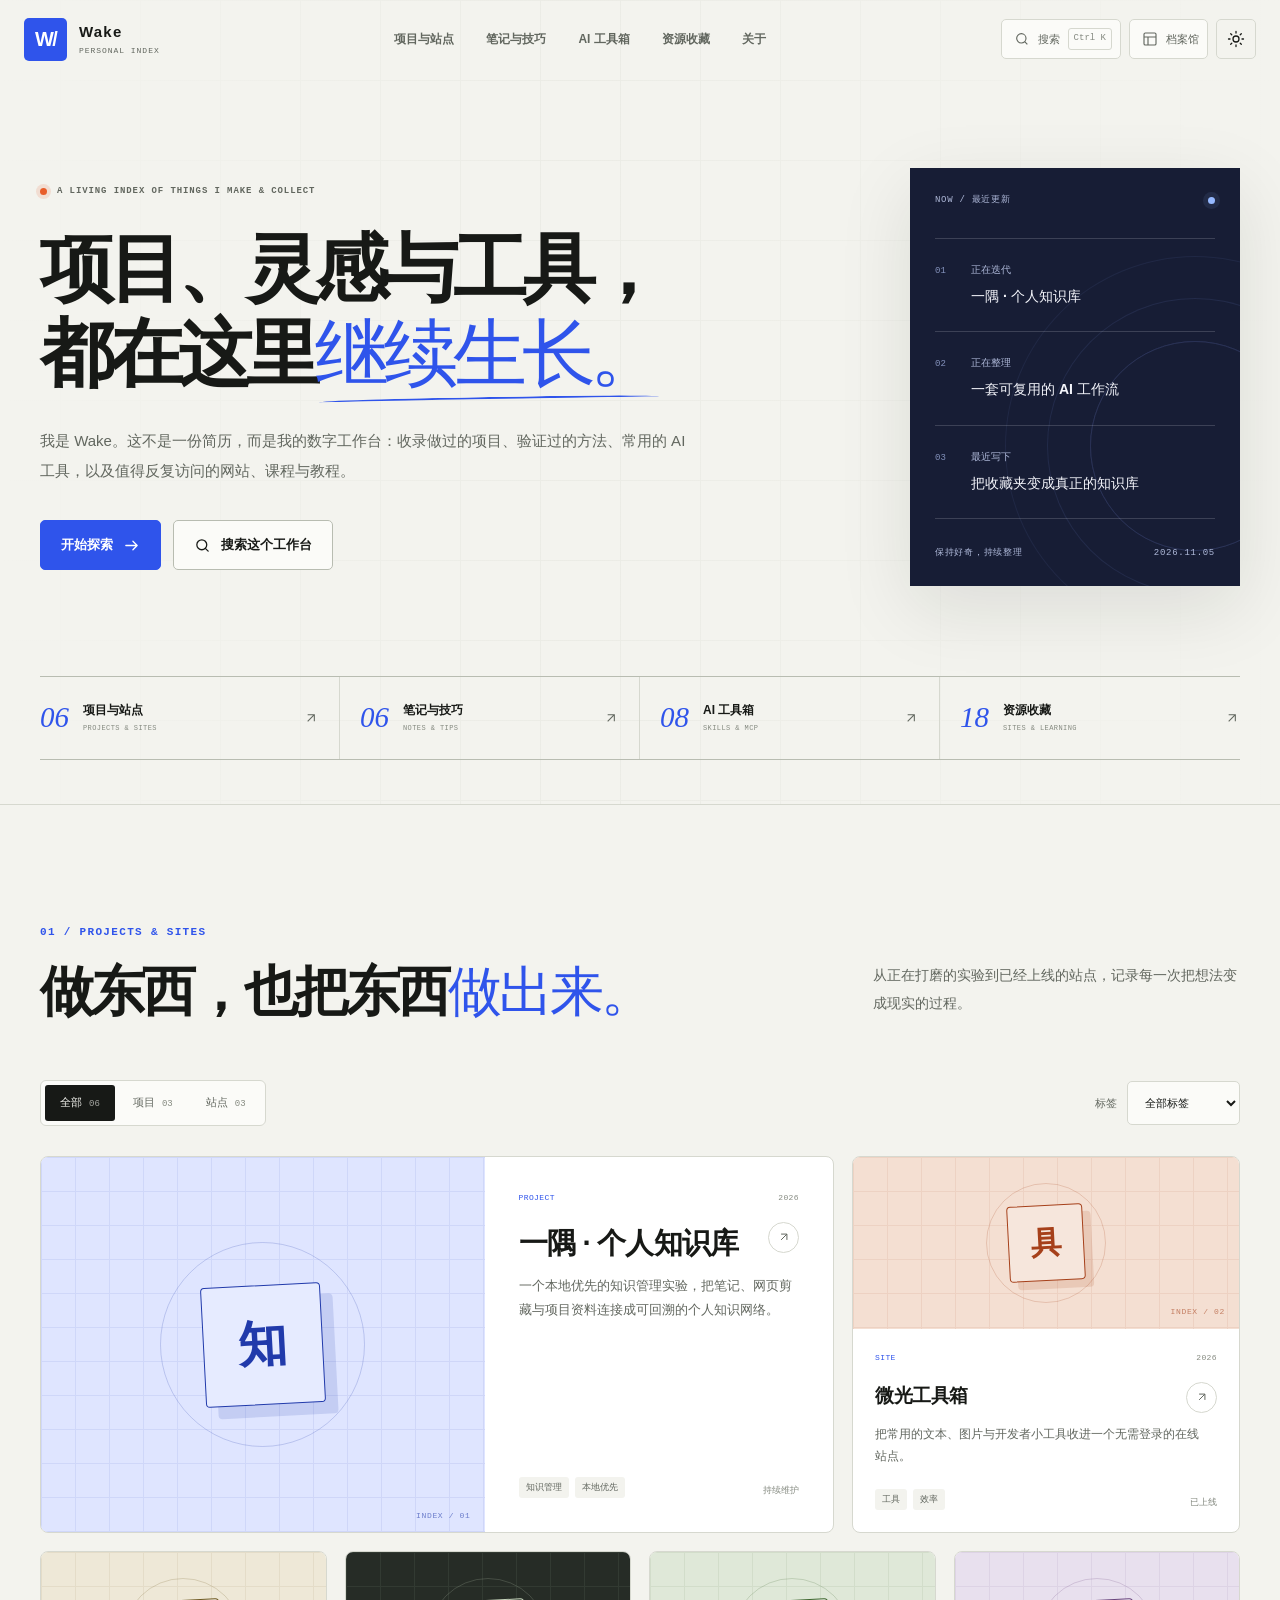
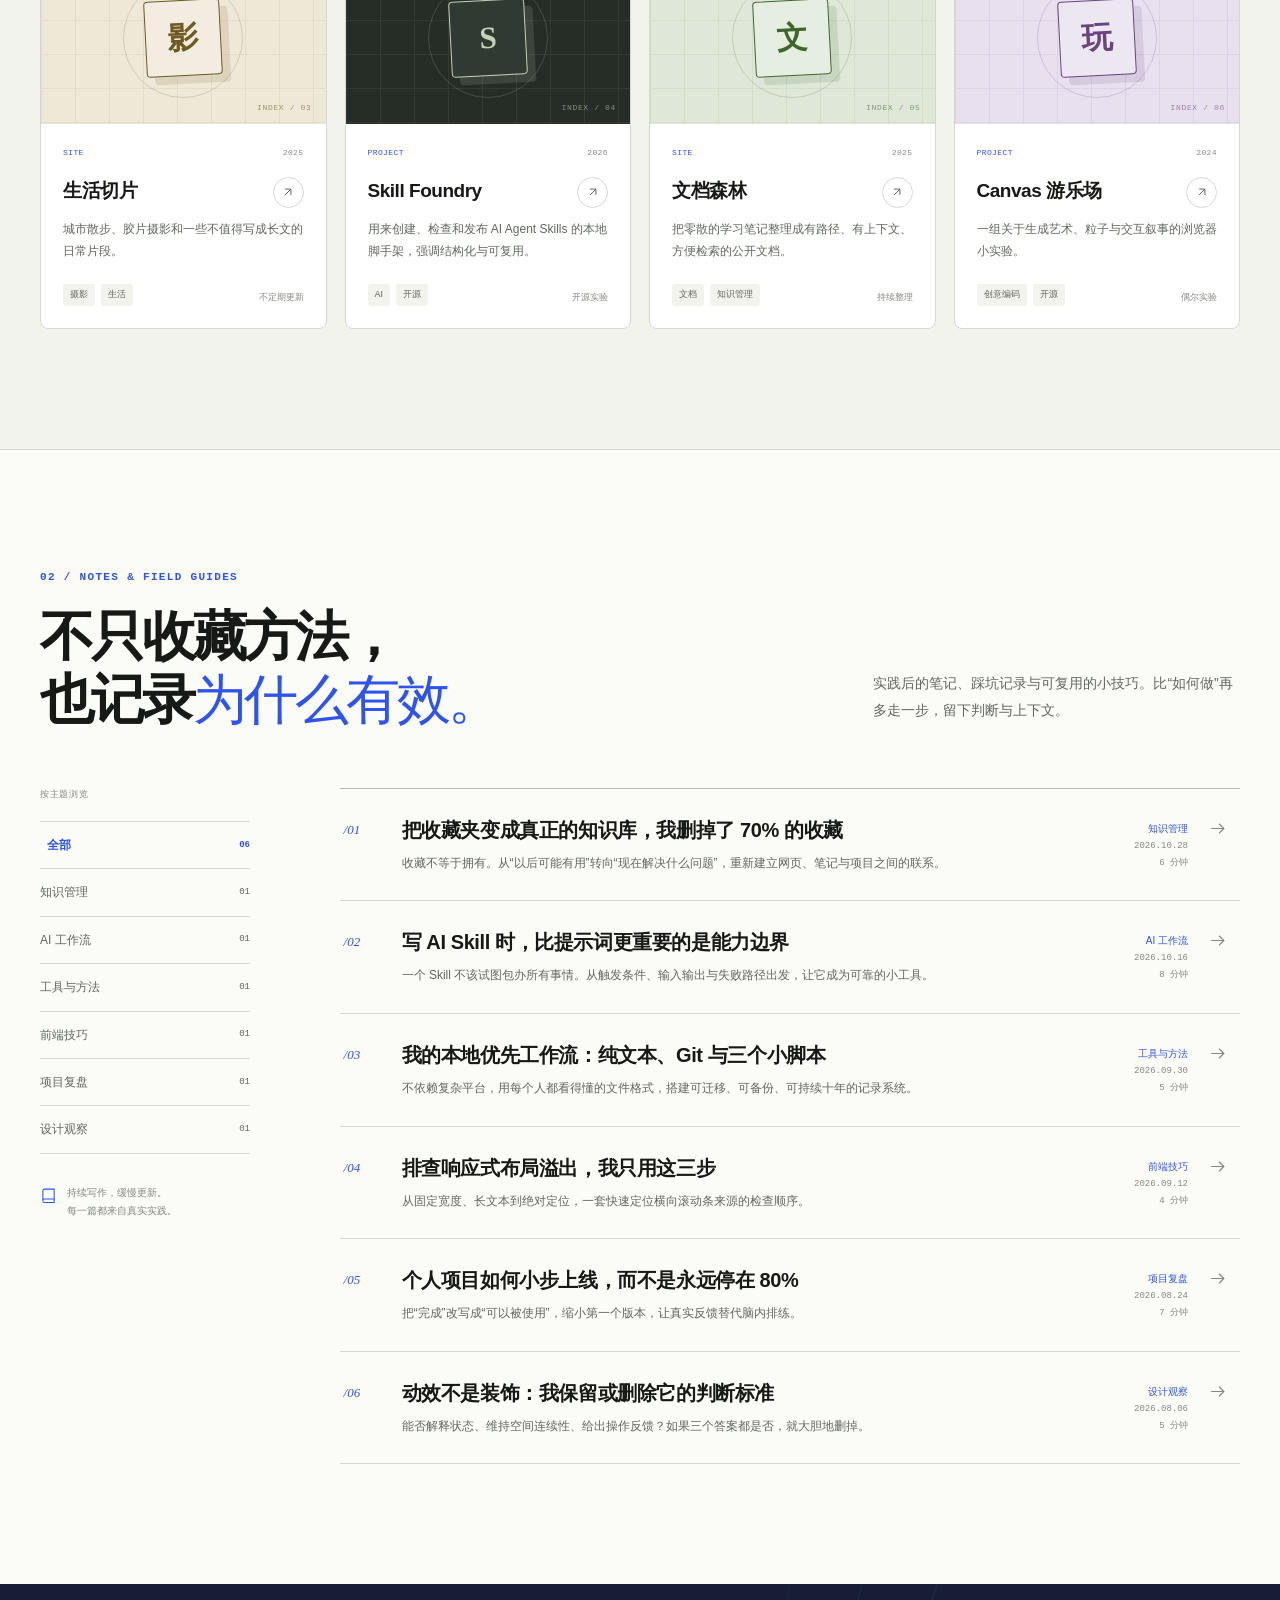
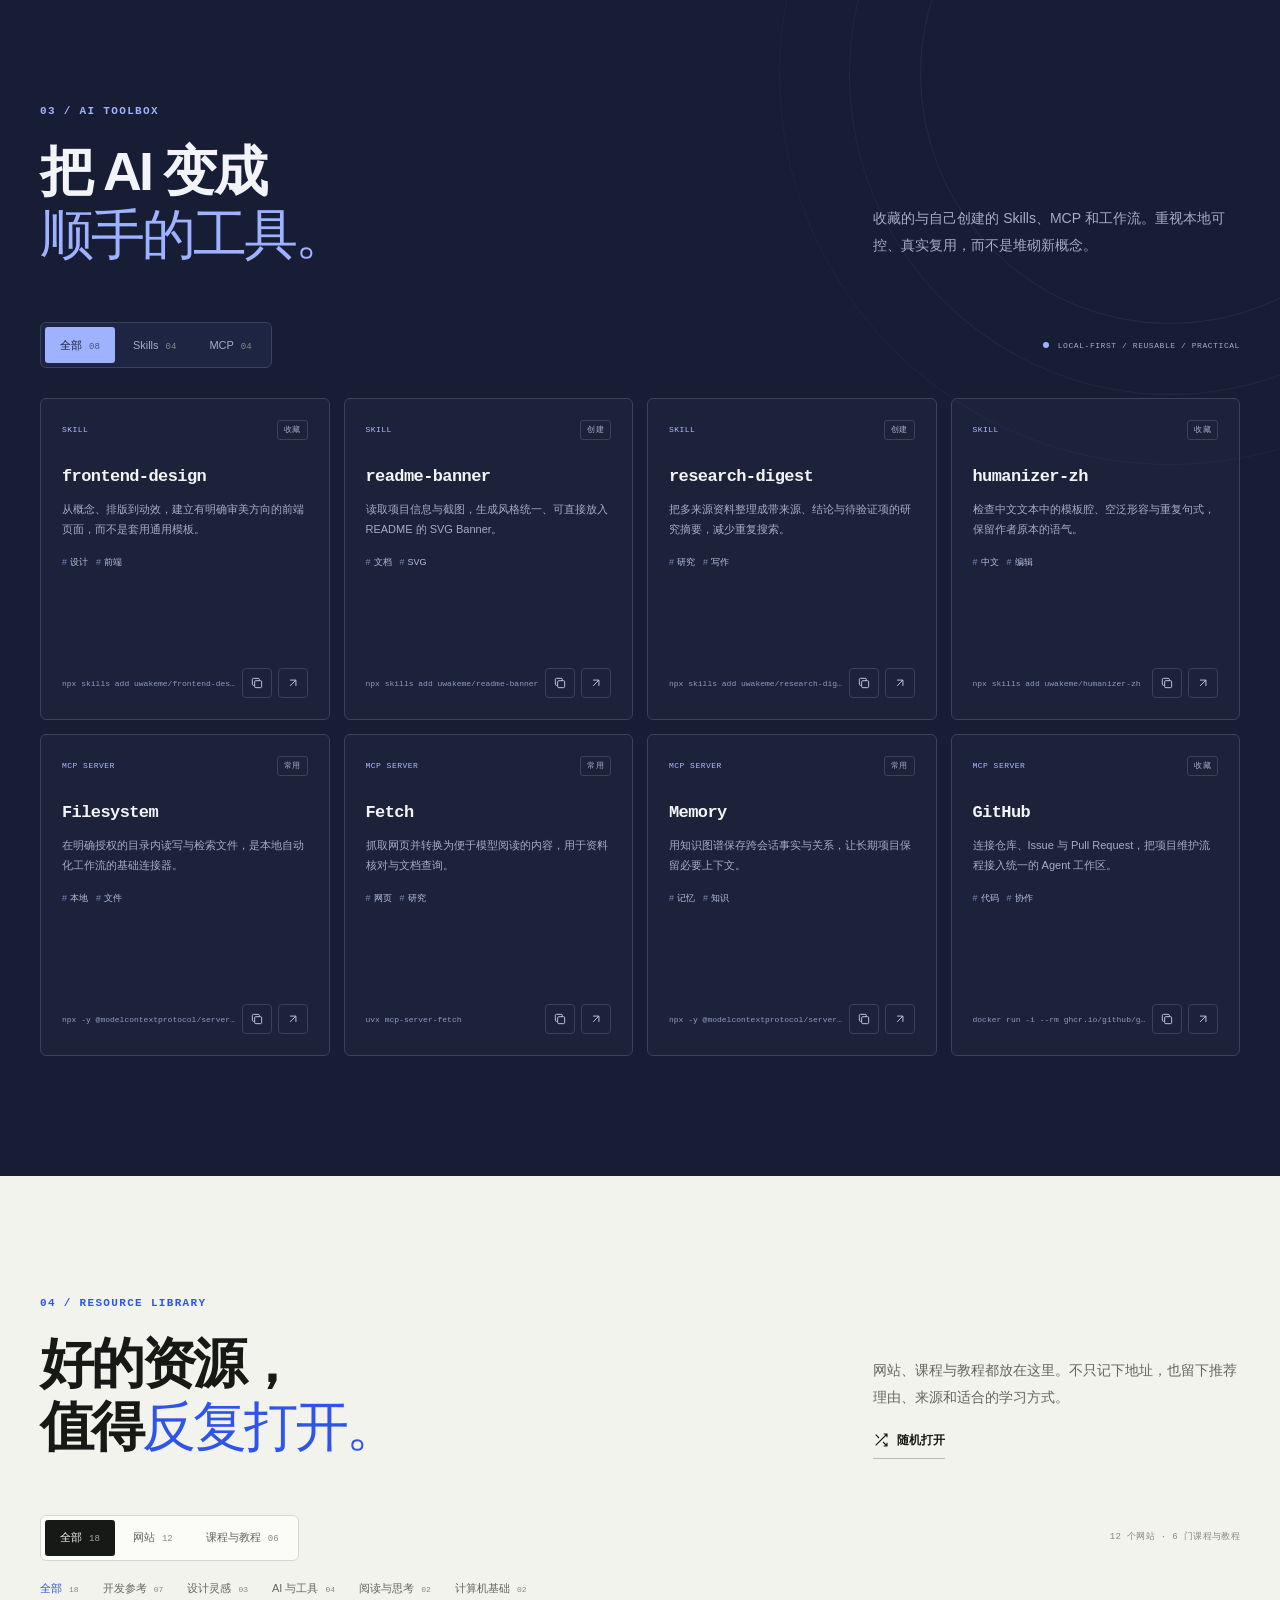
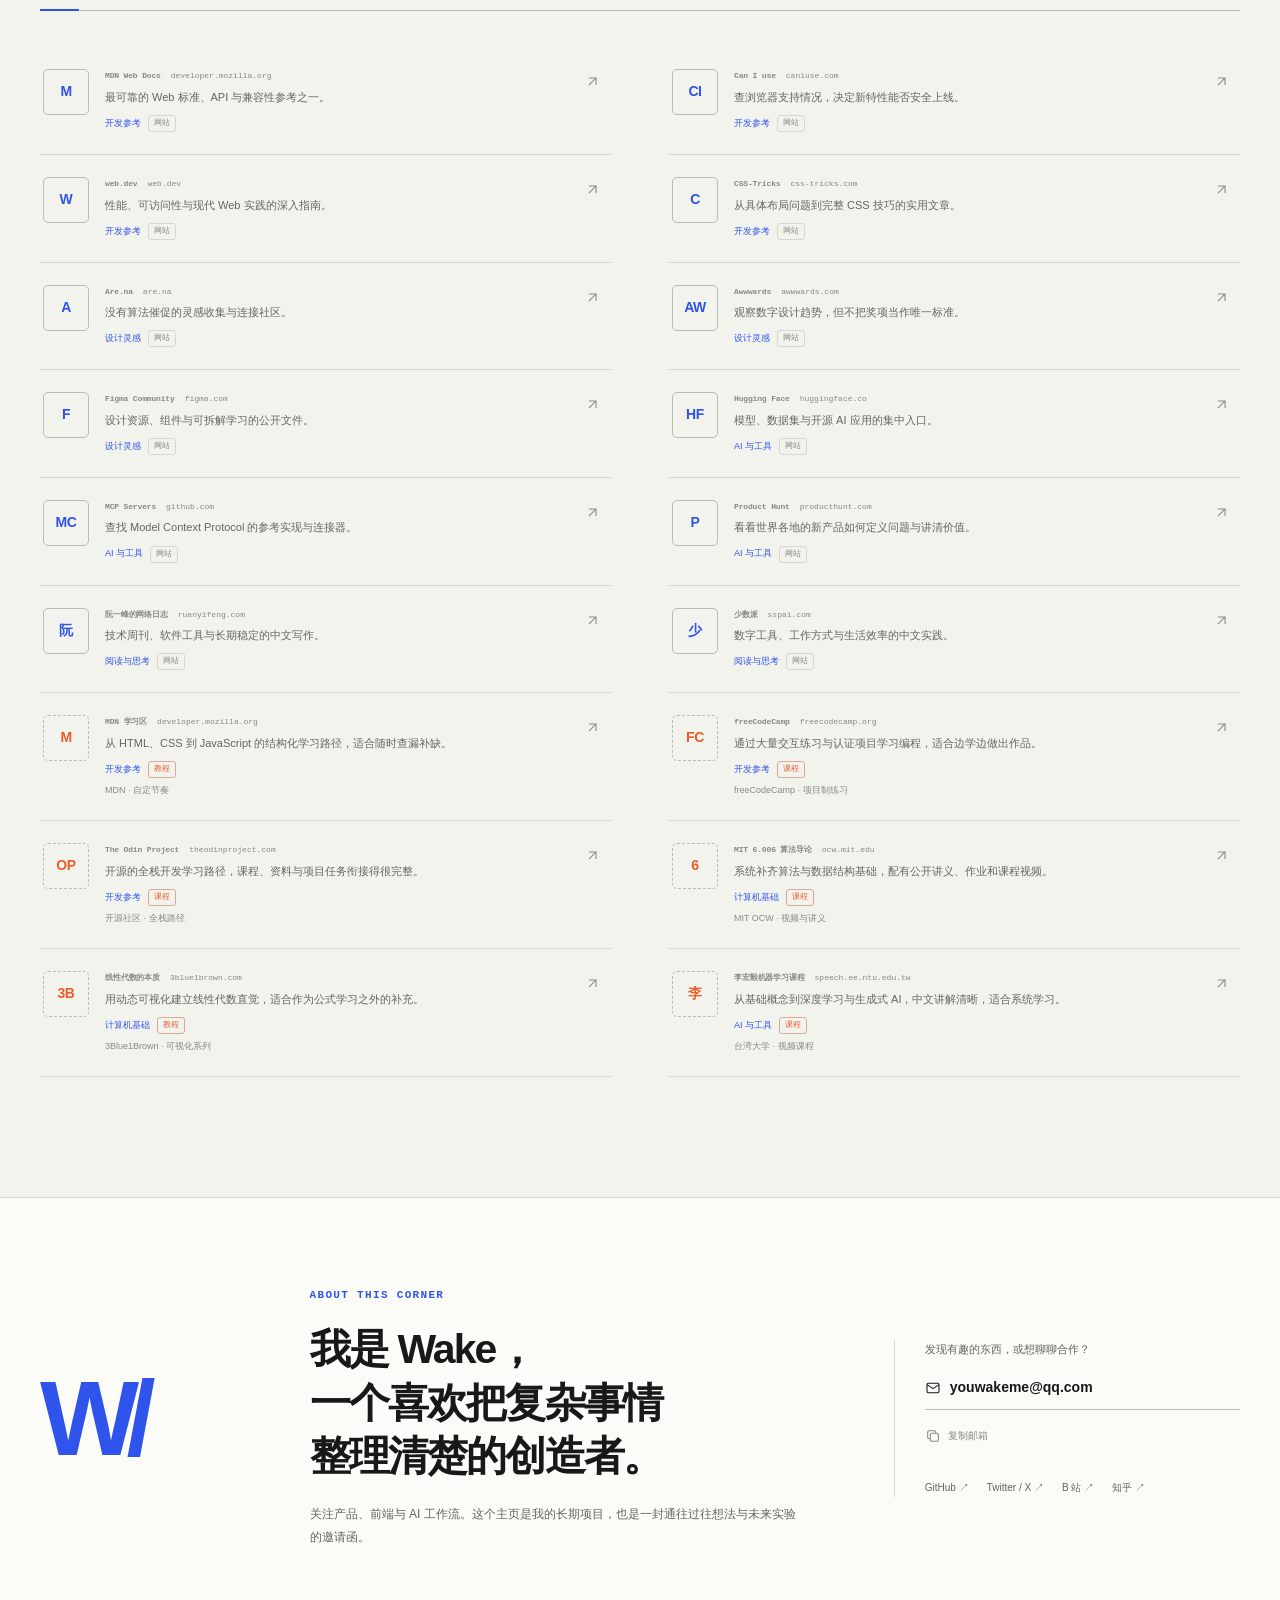
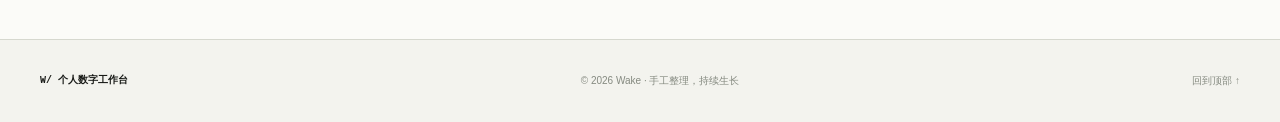
==== commit 50898acd: "将联系邮箱更新为 youwakeme@qq.com" ====
--- a/index.html
+++ b/index.html
@@ -187,7 +187,7 @@
       <div class="container about-grid reveal">
         <div class="about-mark" aria-hidden="true">W/</div>
         <div class="about-copy"><p class="section-kicker">ABOUT THIS CORNER</p><h2 id="about-title">我是 Wake，<br>一个喜欢把复杂事情<br>整理清楚的创造者。</h2><p data-bind="profile.about">关注产品、前端与 AI 工作流。这个主页是我的长期项目，也是一封通往过往想法与未来实验的邀请函。</p></div>
-        <div class="contact-block"><p>发现有趣的东西，或想聊聊合作？</p><a id="email-link" href="mailto:hello@zhangsan.dev"><svg aria-hidden="true"><use href="#icon-mail"/></svg><span data-bind="profile.email">hello@zhangsan.dev</span></a><button class="copy-email" id="copy-email" type="button"><svg aria-hidden="true"><use href="#icon-copy"/></svg><span>复制邮箱</span></button><div class="social-links" id="social-links"></div></div>
+        <div class="contact-block"><p>发现有趣的东西，或想聊聊合作？</p><a id="email-link" href="mailto:youwakeme@qq.com"><svg aria-hidden="true"><use href="#icon-mail"/></svg><span data-bind="profile.email">youwakeme@qq.com</span></a><button class="copy-email" id="copy-email" type="button"><svg aria-hidden="true"><use href="#icon-copy"/></svg><span>复制邮箱</span></button><div class="social-links" id="social-links"></div></div>
       </div>
     </section>
   </main>
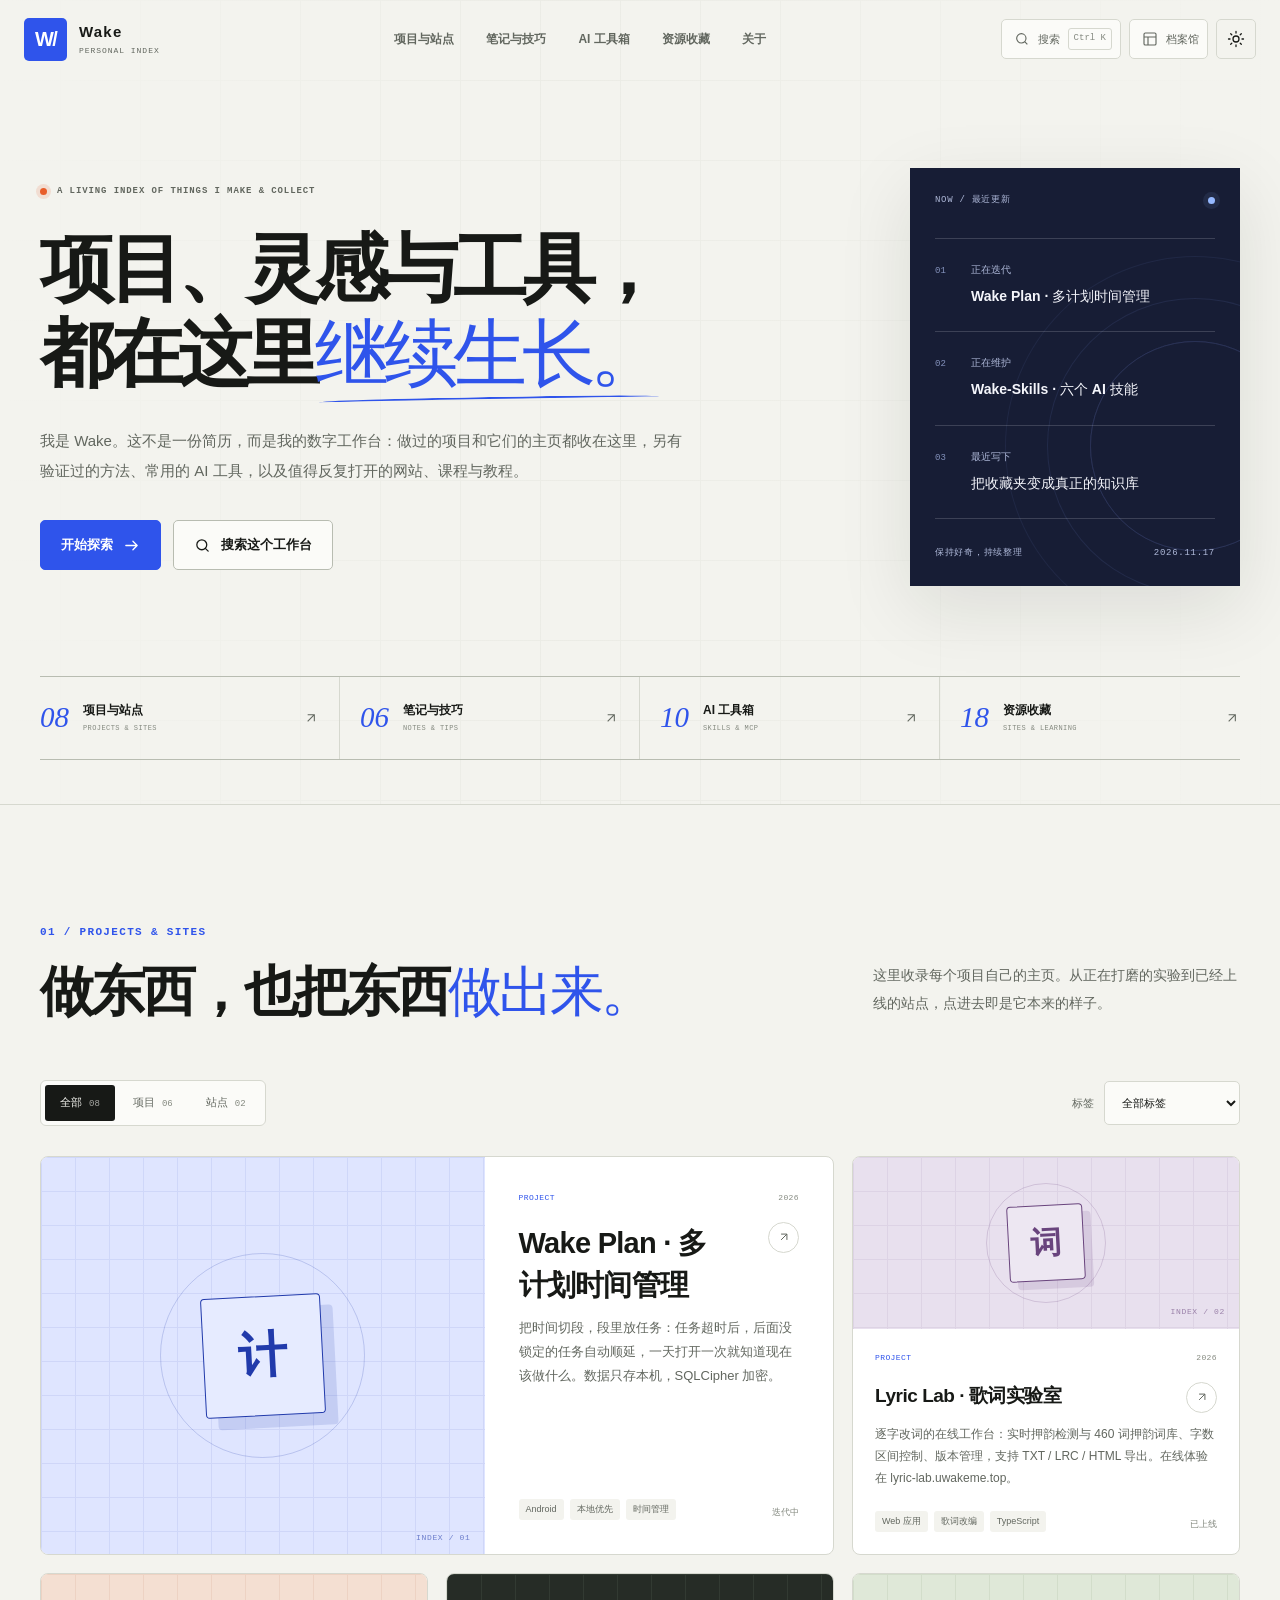
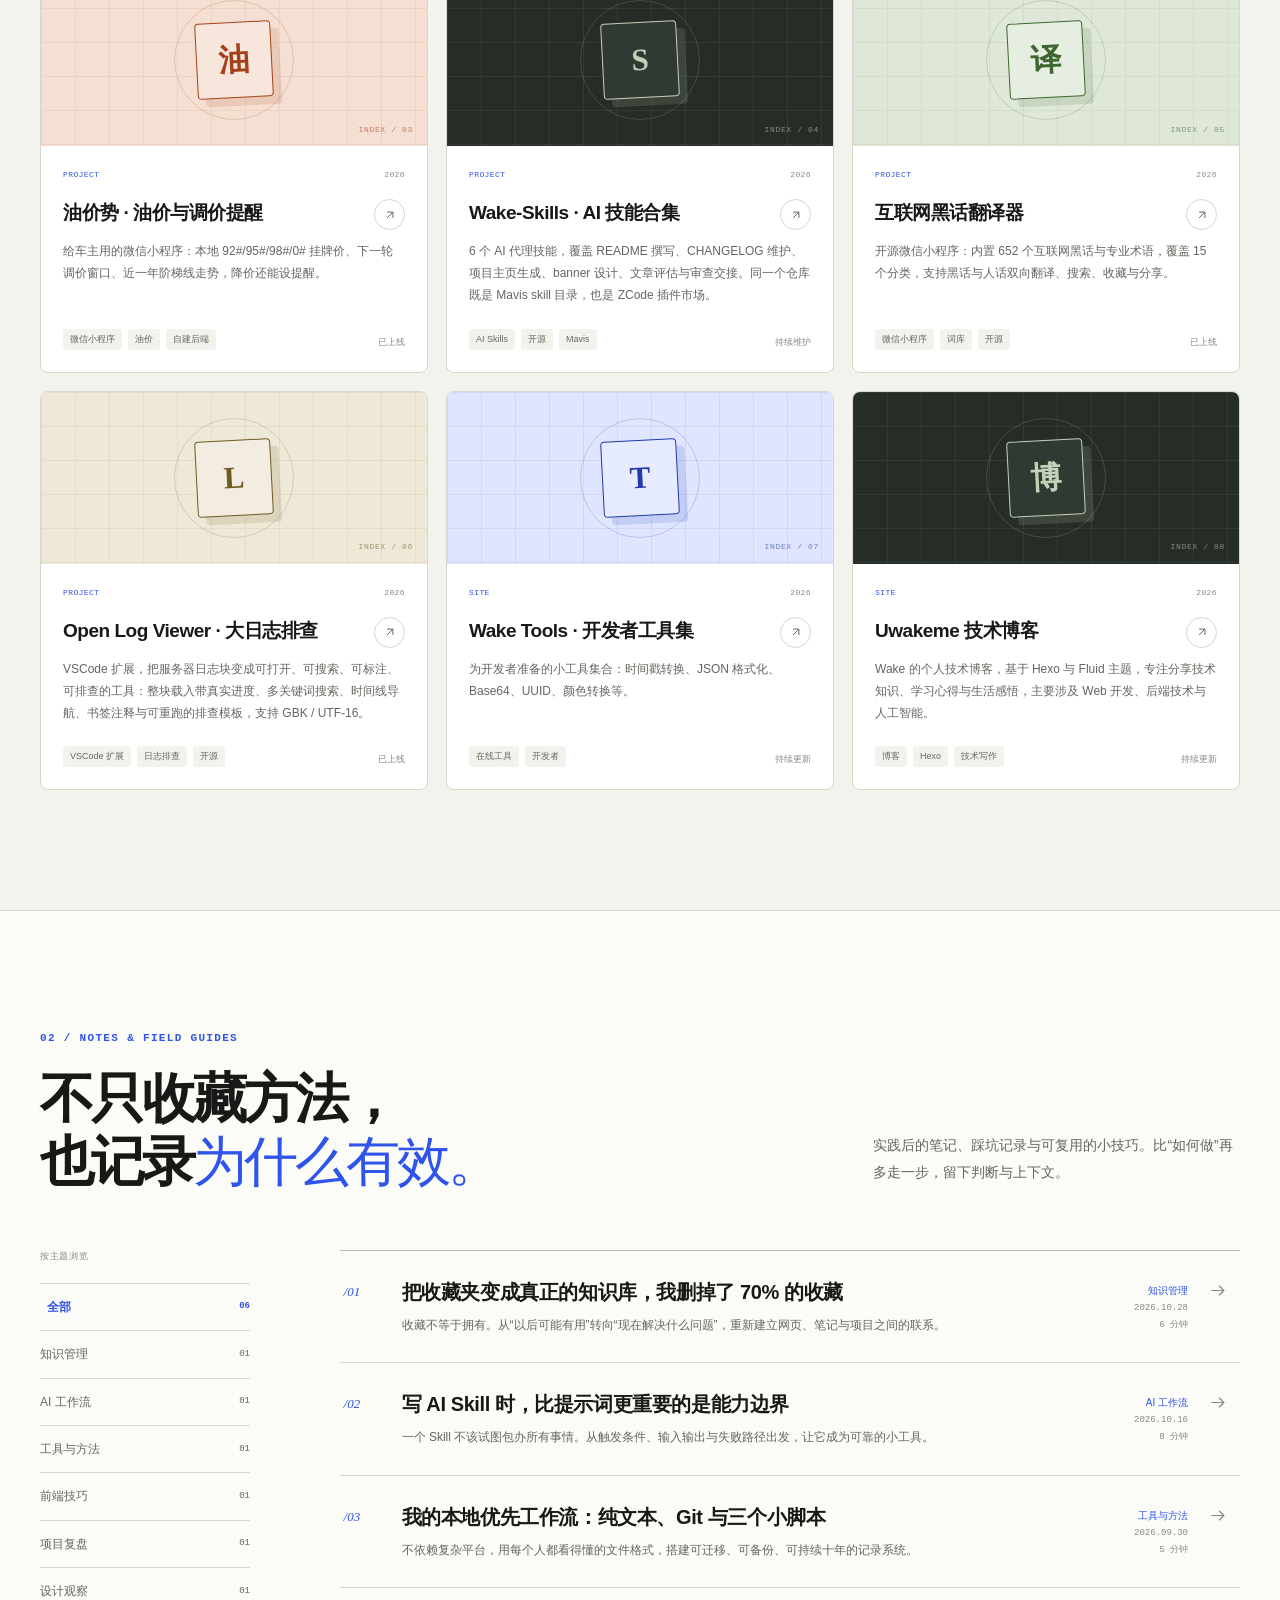
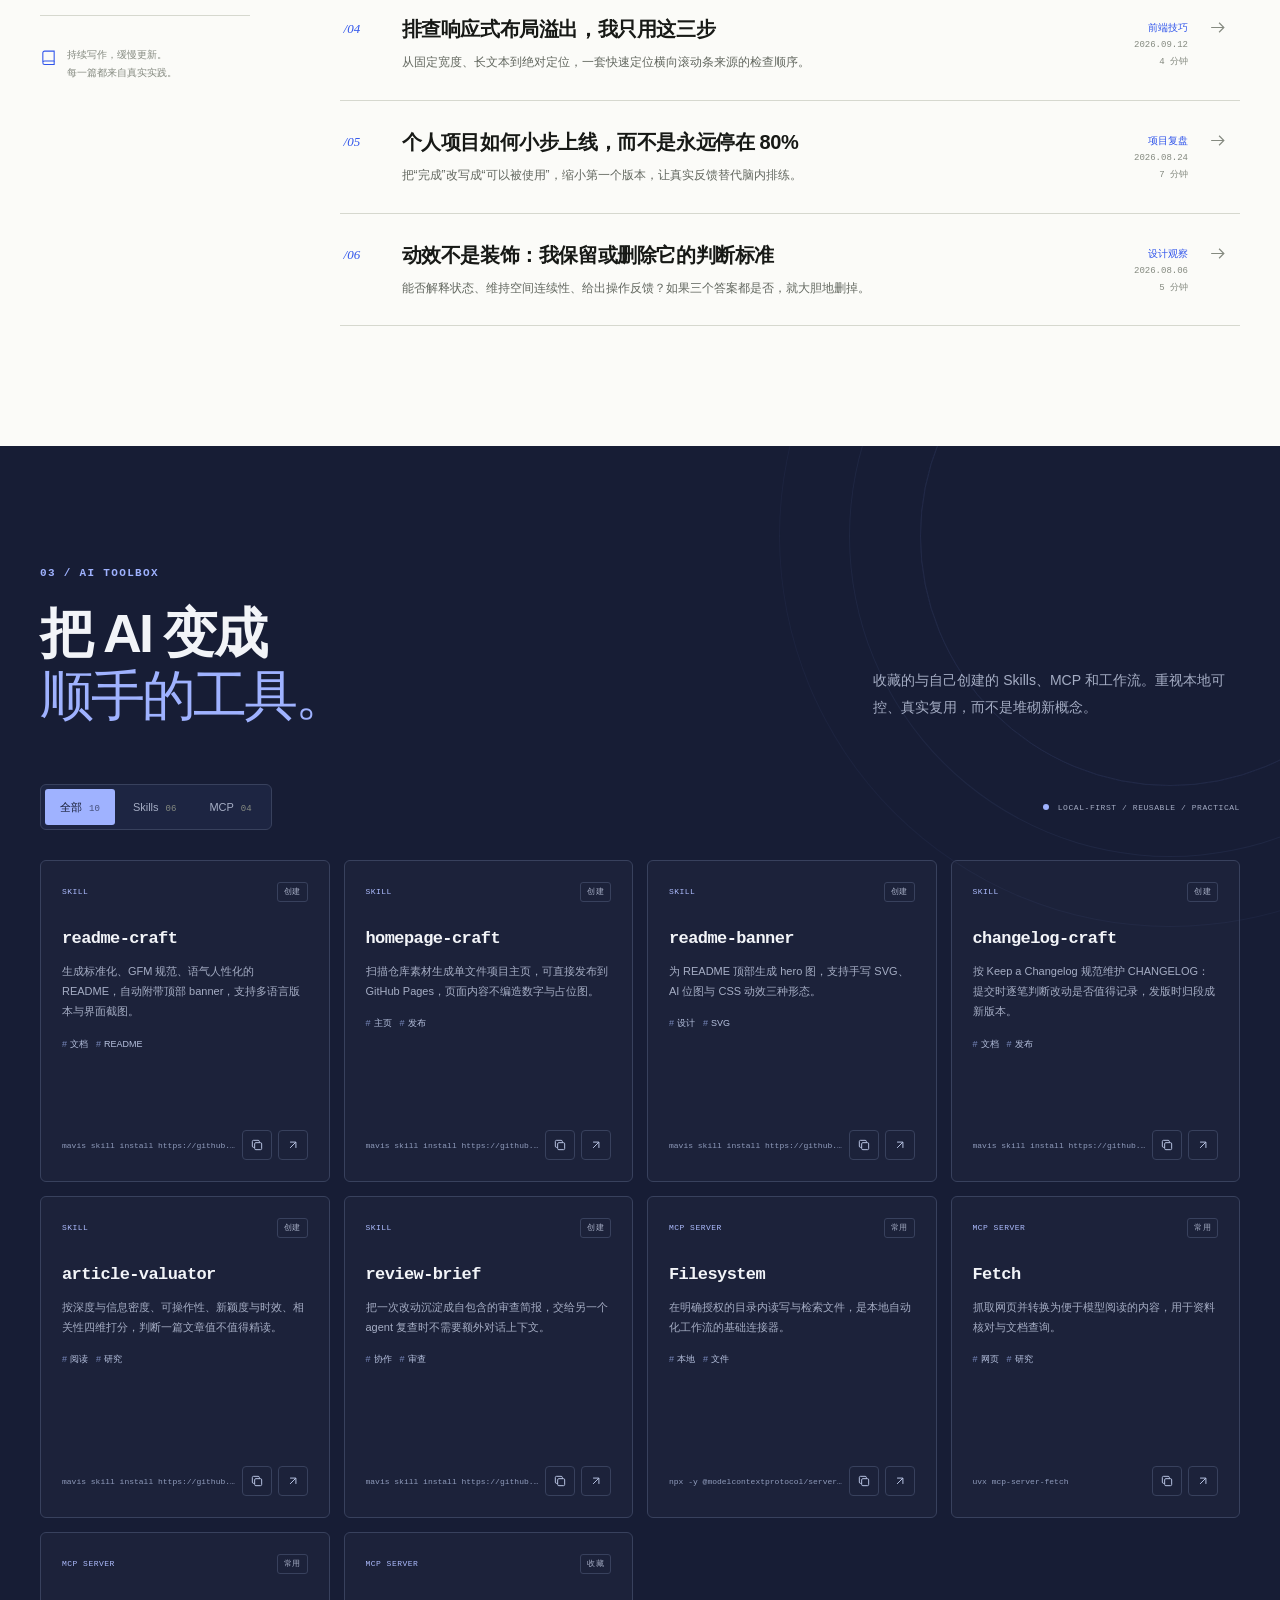
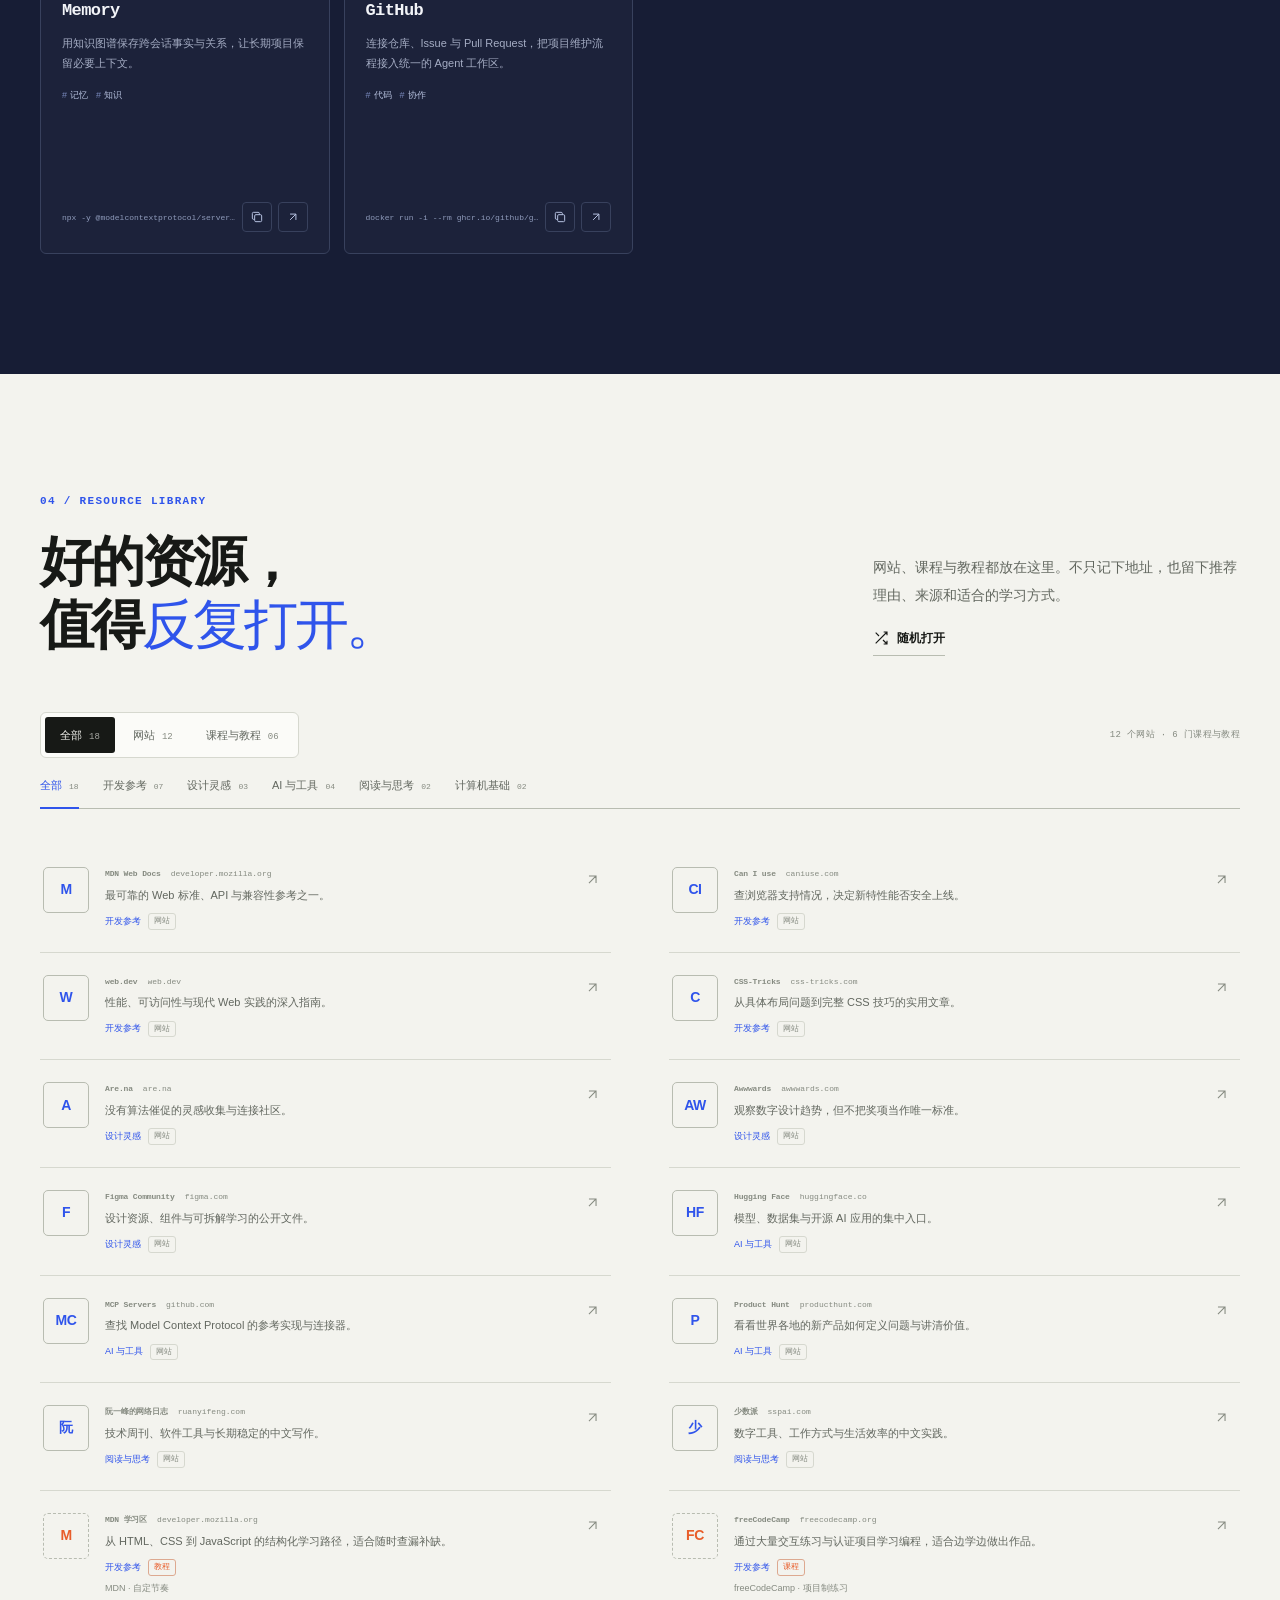
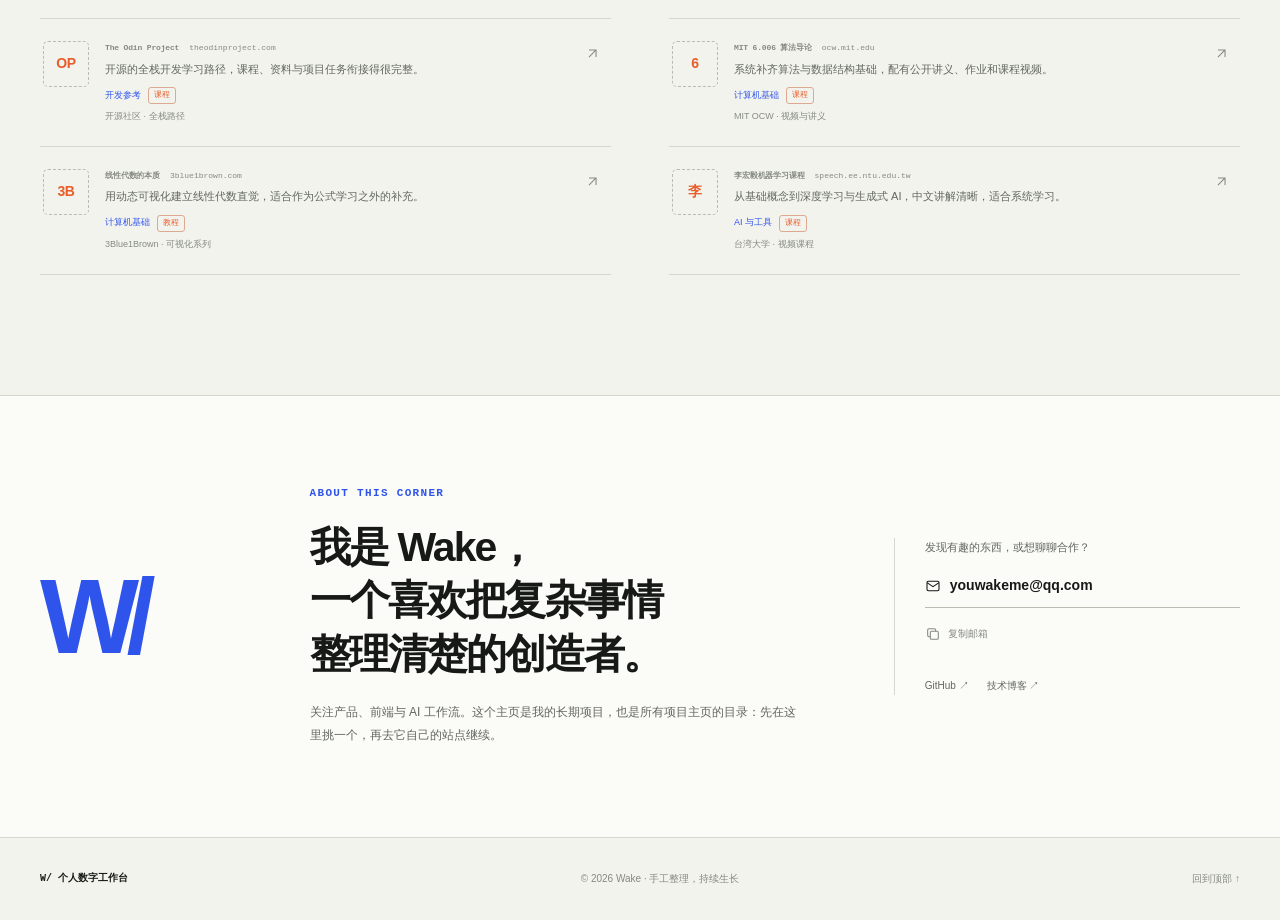
==== commit 67ce5b6f: "把项目区换成真实项目主页并清理演示数据" ====
--- a/index.html
+++ b/index.html
@@ -3,7 +3,7 @@
 <head>
   <meta charset="UTF-8">
   <meta name="viewport" content="width=device-width, initial-scale=1.0">
-  <meta name="description" content="Wake 的个人数字工作台，汇集项目、实践笔记、AI Skills、MCP、网站、课程与教程收藏。">
+  <meta name="description" content="Wake 的个人数字工作台：收录做过的项目及其主页、实践笔记、AI Skills 与 MCP、网站、课程与教程收藏。">
   <meta name="theme-color" content="#f3f3ee">
   <meta name="color-scheme" content="light dark">
   <title>Wake 的数字工作台 · 项目、笔记与资源索引</title>
@@ -88,7 +88,7 @@
         <div class="hero-copy">
           <p class="eyebrow hero-enter" style="--enter-order: 0"><span class="status-dot" aria-hidden="true"></span> A LIVING INDEX OF THINGS I MAKE &amp; COLLECT</p>
           <h1 class="hero-title hero-enter" id="hero-title" style="--enter-order: 1">项目、灵感与工具，<br>都在这里<span>继续生长。</span></h1>
-          <p class="hero-intro hero-enter" style="--enter-order: 2" data-bind="profile.intro">我是 Wake。这不是一份简历，而是我的数字工作台：收录做过的项目、验证过的方法、常用的 AI 工具，以及值得反复访问的网站、课程与教程。</p>
+          <p class="hero-intro hero-enter" style="--enter-order: 2" data-bind="profile.intro">我是 Wake。这不是一份简历，而是我的数字工作台：做过的项目和它们的主页都收在这里，另有验证过的方法、常用的 AI 工具，以及值得反复打开的网站、课程与教程。</p>
           <div class="hero-actions hero-enter" style="--enter-order: 3">
             <a class="button button--primary" href="#projects">开始探索<svg aria-hidden="true"><use href="#icon-arrow-right"/></svg></a>
             <button class="button button--search" id="hero-search" type="button"><svg aria-hidden="true"><use href="#icon-search"/></svg>搜索这个工作台</button>
@@ -97,13 +97,13 @@
         <aside class="now-board hero-enter" style="--enter-order: 2" aria-label="最近动态">
           <div class="now-board-head"><span>NOW / 最近更新</span><span class="now-pulse" aria-hidden="true"></span></div>
           <div class="now-board-list" id="now-list"></div>
-          <div class="now-board-foot"><span>保持好奇，持续整理</span><span data-bind="profile.updated">2026.11.05</span></div>
+          <div class="now-board-foot"><span>保持好奇，持续整理</span><span data-bind="profile.updated">2026.11.17</span></div>
         </aside>
       </div>
       <div class="container index-strip hero-enter" style="--enter-order: 4" aria-label="内容索引">
-        <a href="#projects"><span class="index-number" data-count="projects">06</span><span>项目与站点<small>PROJECTS &amp; SITES</small></span><svg aria-hidden="true"><use href="#icon-arrow-up-right"/></svg></a>
+        <a href="#projects"><span class="index-number" data-count="projects">08</span><span>项目与站点<small>PROJECTS &amp; SITES</small></span><svg aria-hidden="true"><use href="#icon-arrow-up-right"/></svg></a>
         <a href="#notes"><span class="index-number" data-count="notes">06</span><span>笔记与技巧<small>NOTES &amp; TIPS</small></span><svg aria-hidden="true"><use href="#icon-arrow-up-right"/></svg></a>
-        <a href="#ai-lab"><span class="index-number" data-count="aiTools">08</span><span>AI 工具箱<small>SKILLS &amp; MCP</small></span><svg aria-hidden="true"><use href="#icon-arrow-up-right"/></svg></a>
+        <a href="#ai-lab"><span class="index-number" data-count="aiTools">10</span><span>AI 工具箱<small>SKILLS &amp; MCP</small></span><svg aria-hidden="true"><use href="#icon-arrow-up-right"/></svg></a>
         <a href="#resources"><span class="index-number" data-count="resources">18</span><span>资源收藏<small>SITES &amp; LEARNING</small></span><svg aria-hidden="true"><use href="#icon-arrow-up-right"/></svg></a>
       </div>
     </section>
@@ -112,7 +112,7 @@
       <div class="container">
         <div class="section-heading reveal">
           <div><p class="section-kicker">01 / PROJECTS &amp; SITES</p><h2 id="projects-title">做东西，也把东西<span>做出来。</span></h2></div>
-          <p>从正在打磨的实验到已经上线的站点，记录每一次把想法变成现实的过程。</p>
+          <p>这里收录每个项目自己的主页。从正在打磨的实验到已经上线的站点，点进去即是它本来的样子。</p>
         </div>
         <div class="projects-toolbar reveal">
           <div class="filter-group" id="project-kind-filters" role="group" aria-label="按类型筛选项目与站点">
@@ -186,7 +186,7 @@
     <section class="about-section" id="about" aria-labelledby="about-title">
       <div class="container about-grid reveal">
         <div class="about-mark" aria-hidden="true">W/</div>
-        <div class="about-copy"><p class="section-kicker">ABOUT THIS CORNER</p><h2 id="about-title">我是 Wake，<br>一个喜欢把复杂事情<br>整理清楚的创造者。</h2><p data-bind="profile.about">关注产品、前端与 AI 工作流。这个主页是我的长期项目，也是一封通往过往想法与未来实验的邀请函。</p></div>
+        <div class="about-copy"><p class="section-kicker">ABOUT THIS CORNER</p><h2 id="about-title">我是 Wake，<br>一个喜欢把复杂事情<br>整理清楚的创造者。</h2><p data-bind="profile.about">关注产品、前端与 AI 工作流。这个主页是我的长期项目，也是所有项目主页的目录：先在这里挑一个，再去它自己的站点继续。</p></div>
         <div class="contact-block"><p>发现有趣的东西，或想聊聊合作？</p><a id="email-link" href="mailto:youwakeme@qq.com"><svg aria-hidden="true"><use href="#icon-mail"/></svg><span data-bind="profile.email">youwakeme@qq.com</span></a><button class="copy-email" id="copy-email" type="button"><svg aria-hidden="true"><use href="#icon-copy"/></svg><span>复制邮箱</span></button><div class="social-links" id="social-links"></div></div>
       </div>
     </section>
--- a/css/style.css
+++ b/css/style.css
@@ -235,12 +235,11 @@
 .projects-toolbar { display: flex; margin-bottom: 30px; align-items: center; justify-content: space-between; gap: 24px; }
 .projects-grid { display: grid; grid-template-columns: repeat(12, minmax(0, 1fr)); gap: 18px; }
 .project-card {
-  position: relative; display: flex; min-width: 0; overflow: hidden; grid-column: span 3; flex-direction: column;
+  position: relative; display: flex; min-width: 0; overflow: hidden; grid-column: span 4; flex-direction: column;
   border: 1px solid var(--line); border-radius: 8px; background: var(--surface-strong);
   transition: border-color 200ms ease, box-shadow 250ms ease, transform 250ms var(--ease), opacity 600ms var(--ease);
 }
 .project-card--featured { display: grid; grid-column: span 8; grid-template-columns: minmax(0, 1.12fr) minmax(280px, .88fr); }
-.project-card:nth-child(2):not(.project-card--featured) { grid-column: span 4; }
 .projects-grid.is-filtered .project-card { grid-column: span 4; }
 .project-card:hover { border-color: var(--line-strong); box-shadow: 0 18px 48px rgba(20, 25, 20, .09); transform: translateY(-4px); }
 .project-visual {
